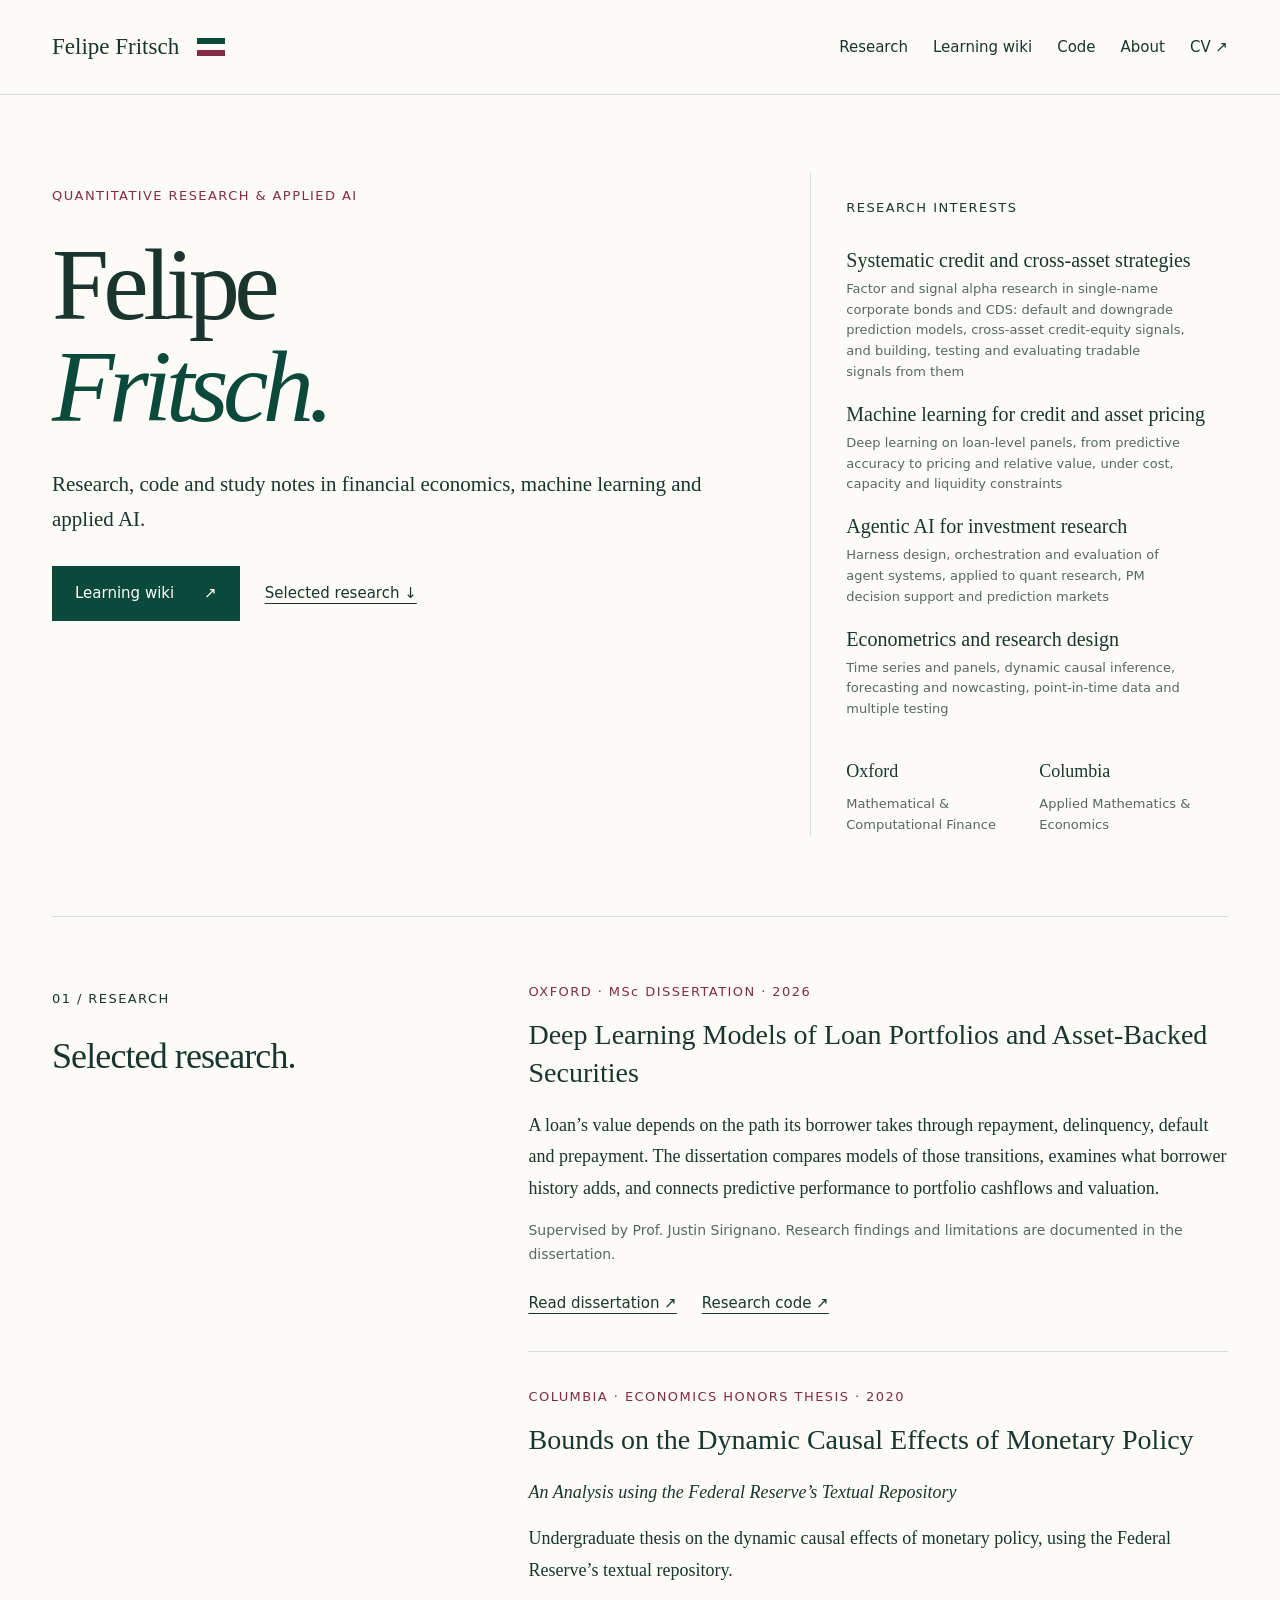
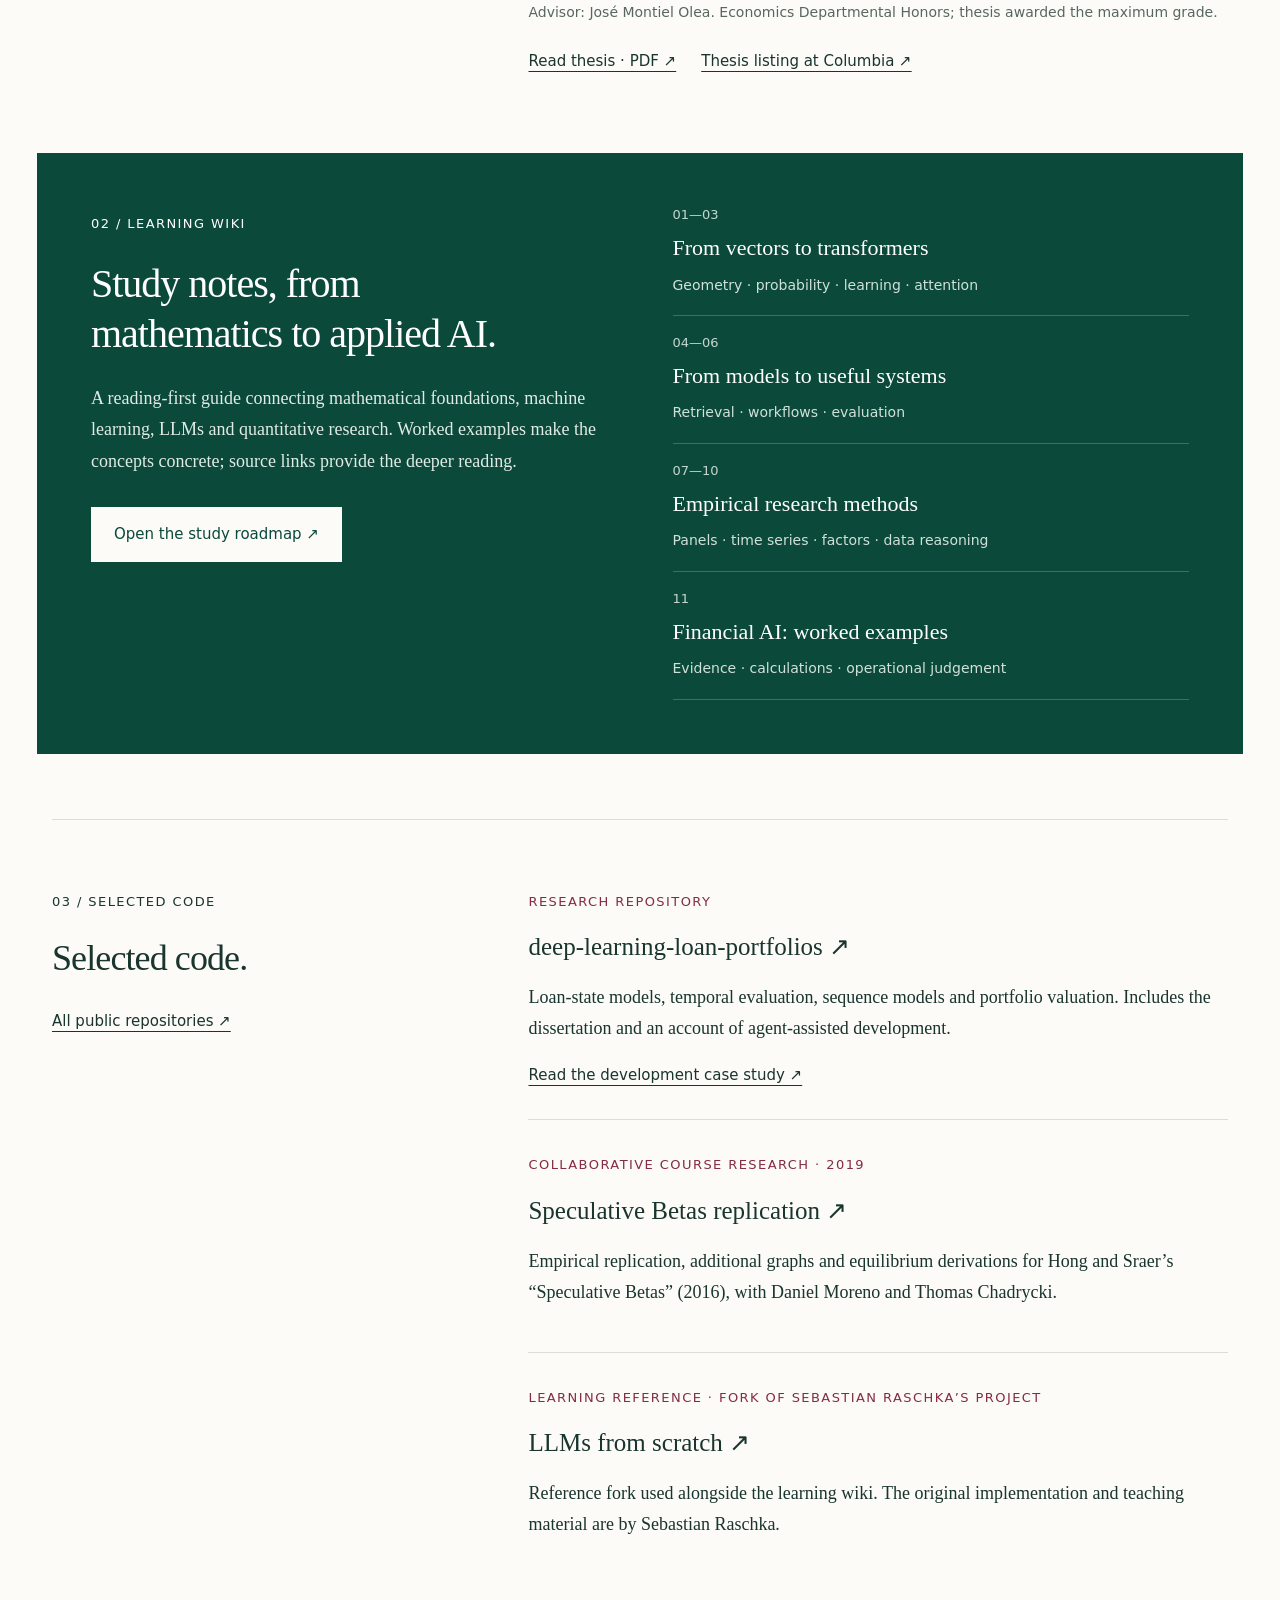
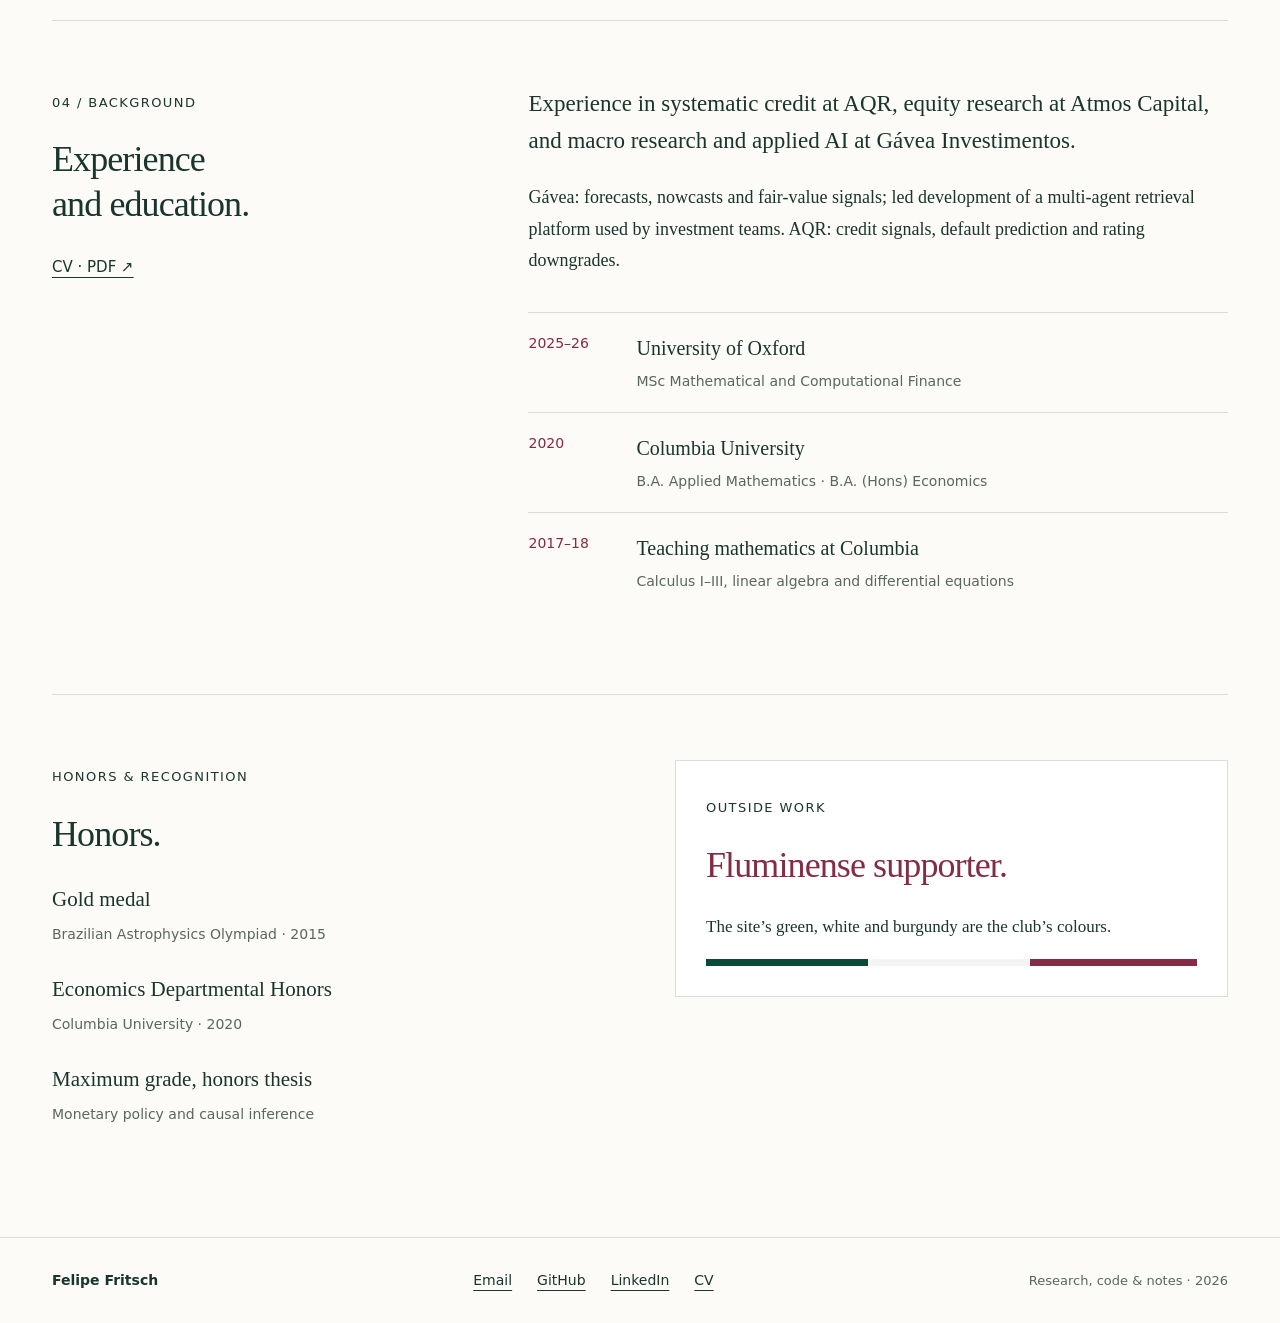
==== docs/index.html @ 7f681d26 "Homepage: expand systematic credit interest Co-Authored-By: Claude Opus 5.5 <noreply@anthropic.com>" ====
<!doctype html>
<html lang="en"><head><meta charset="utf-8"><meta name="viewport" content="width=device-width,initial-scale=1"><title>Felipe Fritsch — Research & Learning</title><meta name="description" content="Quantitative research, applied AI and study notes by Felipe Fritsch. Research from Oxford and Columbia, selected code, and a mathematics-to-AI learning wiki."><meta property="og:title" content="Felipe Fritsch — Research & Learning"><meta property="og:description" content="Research, code and notes connecting mathematics, financial economics and applied AI."><meta property="og:type" content="website"><link rel="icon" type="image/svg+xml" href="data:image/svg+xml,%3Csvg xmlns='http://www.w3.org/2000/svg' viewBox='0 0 32 32'%3E%3Crect width='32' height='32' rx='6' fill='%230b493b'/%3E%3Ctext x='6' y='24' fill='white' font-size='24' font-family='serif'%3Ef%3C/text%3E%3C/svg%3E"><link rel="stylesheet" href="style.css"></head>
<body><a class="skip" href="#main">Skip to content</a><header><a class="brand" href="index.html">Felipe Fritsch<span class="brand-rule" aria-hidden="true"></span></a><nav aria-label="Main navigation"><a href="#research">Research</a><a href="wiki/index.html">Learning wiki</a><a href="#code">Code</a><a href="#about">About</a><a href="Felipe_Fritsch_CV.pdf">CV ↗</a></nav></header>
<main id="main"><section class="hero"><div><p class="eyebrow">QUANTITATIVE RESEARCH & APPLIED AI</p><h1>Felipe<br><em>Fritsch.</em></h1><p class="intro">Research, code and study notes in financial economics, machine learning and applied AI.</p><div class="actions"><a class="button" href="wiki/index.html">Learning wiki <span aria-hidden="true">↗</span></a><a class="text-link" href="#research">Selected research ↓</a></div></div><aside class="margin-note"><span class="section-no">RESEARCH INTERESTS</span><ul class="interests"><li><strong>Systematic credit and cross-asset strategies</strong><span>Factor and signal alpha research in single-name corporate bonds and CDS: default and downgrade prediction models, cross-asset credit-equity signals, and building, testing and evaluating tradable signals from them</span></li><li><strong>Machine learning for credit and asset pricing</strong><span>Deep learning on loan-level panels, from predictive accuracy to pricing and relative value, under cost, capacity and liquidity constraints</span></li><li><strong>Agentic AI for investment research</strong><span>Harness design, orchestration and evaluation of agent systems, applied to quant research, PM decision support and prediction markets</span></li><li><strong>Econometrics and research design</strong><span>Time series and panels, dynamic causal inference, forecasting and nowcasting, point-in-time data and multiple testing</span></li></ul><div class="credentials"><p>Oxford<br><span>Mathematical & Computational Finance</span></p><p>Columbia<br><span>Applied Mathematics & Economics</span></p></div></aside></section>
<section id="research" class="section"><div class="section-heading"><span class="section-no">01 / RESEARCH</span><h2>Selected research.</h2></div><div class="research-list"><article class="research"><div class="meta">OXFORD · MSc DISSERTATION · 2026</div><h3>Deep Learning Models of Loan Portfolios and Asset-Backed Securities</h3><p>A loan’s value depends on the path its borrower takes through repayment, delinquency, default and prepayment. The dissertation compares models of those transitions, examines what borrower history adds, and connects predictive performance to portfolio cashflows and valuation.</p><p class="fine">Supervised by Prof. Justin Sirignano. Research findings and limitations are documented in the dissertation.</p><div class="links"><a href="https://github.com/felipefritsch/deep-learning-loan-portfolios/blob/main/artifacts/1101489_dissertation.pdf">Read dissertation ↗</a><a href="https://github.com/felipefritsch/deep-learning-loan-portfolios">Research code ↗</a></div></article>
<article class="research"><div class="meta">COLUMBIA · ECONOMICS HONORS THESIS · 2020</div><h3>Bounds on the Dynamic Causal Effects of Monetary Policy</h3><p class="subtitle">An Analysis using the Federal Reserve’s Textual Repository</p><p>Undergraduate thesis on the dynamic causal effects of monetary policy, using the Federal Reserve’s textual repository.</p><p class="fine">Advisor: José Montiel Olea. Economics Departmental Honors; thesis awarded the maximum grade.</p><div class="links"><a href="Felipe_Fritsch_Columbia_Thesis.pdf">Read thesis · PDF ↗</a><a href="https://econ.columbia.edu/undergraduate/honors-and-prizes/#:~:text=Felipe%20Pombal%20Fritsch">Thesis listing at Columbia ↗</a></div></article></div></section>
<section class="wiki-feature" id="learning"><div><span class="section-no">02 / LEARNING WIKI</span><h2>Study notes, from<br>mathematics to applied AI.</h2><p>A reading-first guide connecting mathematical foundations, machine learning, LLMs and quantitative research. Worked examples make the concepts concrete; source links provide the deeper reading.</p><a class="button light" href="wiki/index.html">Open the study roadmap ↗</a></div><div class="route-list"><a href="wiki/index.html#part-1"><span>01—03</span><strong>From vectors to transformers</strong><small>Geometry · probability · learning · attention</small></a><a href="wiki/index.html#part-4"><span>04—06</span><strong>From models to useful systems</strong><small>Retrieval · workflows · evaluation</small></a><a href="wiki/index.html#part-7"><span>07—10</span><strong>Empirical research methods</strong><small>Panels · time series · factors · data reasoning</small></a><a href="wiki/index.html#part-11"><span>11</span><strong>Financial AI: worked examples</strong><small>Evidence · calculations · operational judgement</small></a></div></section>
<section id="code" class="section"><div class="section-heading"><span class="section-no">03 / SELECTED CODE</span><h2>Selected code.</h2><a class="text-link" href="https://github.com/felipefritsch">All public repositories ↗</a></div><div class="code-list"><article><span class="meta">RESEARCH REPOSITORY</span><h3><a href="https://github.com/felipefritsch/deep-learning-loan-portfolios">deep-learning-loan-portfolios ↗</a></h3><p>Loan-state models, temporal evaluation, sequence models and portfolio valuation. Includes the dissertation and an account of agent-assisted development.</p><a class="text-link" href="https://github.com/felipefritsch/deep-learning-loan-portfolios/blob/main/CODEX_CASE_STUDY.md">Read the development case study ↗</a></article><article><span class="meta">COLLABORATIVE COURSE RESEARCH · 2019</span><h3><a href="https://github.com/felipefritsch/APMA-Seminar">Speculative Betas replication ↗</a></h3><p>Empirical replication, additional graphs and equilibrium derivations for Hong and Sraer’s “Speculative Betas” (2016), with Daniel Moreno and Thomas Chadrycki.</p></article><article><span class="meta">LEARNING REFERENCE · FORK OF SEBASTIAN RASCHKA’S PROJECT</span><h3><a href="https://github.com/felipefritsch/llms-from-scratch">LLMs from scratch ↗</a></h3><p>Reference fork used alongside the learning wiki. The original implementation and teaching material are by Sebastian Raschka.</p></article></div></section>
<section id="about" class="section"><div class="section-heading"><span class="section-no">04 / BACKGROUND</span><h2>Experience<br>and education.</h2><a class="text-link" href="Felipe_Fritsch_CV.pdf">CV · PDF ↗</a></div><div><p class="about-intro">Experience in systematic credit at AQR, equity research at Atmos Capital, and macro research and applied AI at Gávea Investimentos.</p><p>Gávea: forecasts, nowcasts and fair-value signals; led development of a multi-agent retrieval platform used by investment teams. AQR: credit signals, default prediction and rating downgrades.</p><dl class="timeline"><div><dt>2025–26</dt><dd>University of Oxford<span>MSc Mathematical and Computational Finance</span></dd></div><div><dt>2020</dt><dd>Columbia University<span>B.A. Applied Mathematics · B.A. (Hons) Economics</span></dd></div><div><dt>2017–18</dt><dd>Teaching mathematics at Columbia<span>Calculus I–III, linear algebra and differential equations</span></dd></div></dl></div></section>
<section class="closing"><div class="honors"><span class="section-no">HONORS & RECOGNITION</span><h2>Honors.</h2><ul><li><strong>Gold medal</strong><span>Brazilian Astrophysics Olympiad · 2015</span></li><li><strong>Economics Departmental Honors</strong><span>Columbia University · 2020</span></li><li><strong>Maximum grade, honors thesis</strong><span>Monetary policy and causal inference</span></li></ul></div><aside class="football"><span class="section-no">OUTSIDE WORK</span><h2>Fluminense supporter.</h2><p>The site’s green, white and burgundy are the club’s colours.</p><span class="tricolor" aria-hidden="true"></span></aside></section>
</main><footer><strong>Felipe Fritsch</strong><div><a href="mailto:felipe.fritsch@columbia.edu">Email</a><a href="https://github.com/felipefritsch">GitHub</a><a href="https://www.linkedin.com/in/felipefritsch/">LinkedIn</a><a href="Felipe_Fritsch_CV.pdf">CV</a></div><small>Research, code & notes · 2026</small></footer></body></html>
---- docs/style.css ----
:root{--paper:#fcfbf8;--ink:#19352e;--green:#0b493b;--wine:#842b45;--muted:#586760;--line:#d9ded7}*{box-sizing:border-box}html{scroll-behavior:smooth;scroll-padding-top:100px}body{margin:0;background:var(--paper);color:var(--ink);font:18px/1.75 Georgia,'Times New Roman',serif}a{color:inherit;text-underline-offset:5px;text-decoration-thickness:1px}a:hover{color:var(--wine)}a:focus-visible{outline:3px solid var(--wine);outline-offset:5px}.skip{position:absolute;left:20px;top:-100px;background:white;z-index:10;padding:12px}.skip:focus{top:10px}header{max-width:1280px;margin:auto;padding:27px 52px;display:flex;align-items:center;justify-content:space-between;gap:25px;border-bottom:1px solid var(--line)}.brand{font-size:23px;text-decoration:none;white-space:nowrap;display:flex;gap:18px;align-items:center}.brand-rule{width:28px;height:18px;border-top:6px solid var(--green);border-bottom:6px solid var(--wine)}nav{display:flex;flex-wrap:wrap;gap:25px;font:15px/1.5 system-ui,sans-serif}nav a{text-decoration:none}main{max-width:1280px;margin:auto;padding:0 52px}.hero{display:grid;grid-template-columns:1.6fr 1fr;gap:90px;padding:78px 0 80px}.eyebrow,.section-no,.meta{font:13px/1.55 system-ui,sans-serif;letter-spacing:.11em}.eyebrow,.meta{color:var(--wine)}h1{font-size:clamp(65px,8vw,108px);line-height:.99;font-weight:400;letter-spacing:-.055em;margin:28px 0 30px}h1 em{font-weight:400;color:var(--green)}.intro{max-width:650px;font-size:21px;line-height:1.65}.actions{display:flex;align-items:center;gap:25px;flex-wrap:wrap;margin-top:30px}.button{font:15px/1.5 system-ui,sans-serif;display:inline-flex;align-items:center;gap:30px;padding:15px 22px;background:var(--green);color:white;text-decoration:none;border:1px solid var(--green)}.button:hover{background:var(--wine);color:white;border-color:var(--wine)}.text-link{font:15px/1.65 system-ui,sans-serif}.margin-note{border-left:1px solid var(--line);padding:18px 0 0 35px;align-self:center}.margin-note>p{font-size:24px;line-height:1.7;margin:24px 0 36px}.interests{list-style:none;padding:0;margin:24px 0 36px}
.interests li{margin:0 0 18px}
.interests strong{display:block;font-weight:400;font-size:20px;line-height:1.35}
.interests span{display:block;font:13px/1.6 system-ui,sans-serif;color:var(--muted);margin-top:5px;max-width:340px}
.credentials{display:flex;gap:28px;font-size:18px}.credentials p{margin:0}.credentials span{display:block;font:13px/1.6 system-ui,sans-serif;color:var(--muted);margin-top:7px;max-width:165px}.section{display:grid;grid-template-columns:1fr 1.7fr;gap:65px;padding:65px 0;border-top:1px solid var(--line)}h2{font-size:36px;line-height:1.25;font-weight:400;letter-spacing:-.025em;margin:20px 0 24px}h3{font-size:28px;line-height:1.35;font-weight:400;margin:14px 0 18px}.research{padding-bottom:36px}.research+.research{padding-top:35px;border-top:1px solid var(--line)}.research:last-child{padding-bottom:0}.research p{margin:15px 0}.fine{font:14px/1.7 system-ui,sans-serif;color:var(--muted)}.subtitle{font-style:italic}.links{display:flex;gap:25px;flex-wrap:wrap;font:15px/1.6 system-ui,sans-serif;margin-top:24px}.wiki-feature{background:var(--green);color:white;padding:54px;display:grid;grid-template-columns:1fr 1fr;gap:65px;margin:15px -15px 65px}.wiki-feature h2{font-size:40px}.wiki-feature p{color:#e1ebe6}.light{background:var(--paper);color:var(--green);border-color:var(--paper);margin-top:12px}.route-list a{display:block;padding:19px 0;text-decoration:none;border-bottom:1px solid #ffffff35}.route-list a:first-child{padding-top:0}.route-list a:hover{color:#fff;background:#ffffff0d}.route-list span{display:block;font:13px system-ui;color:#c4d7ce;margin-bottom:7px}.route-list strong{font-size:22px;font-weight:400;display:block}.route-list small{display:block;font:14px/1.6 system-ui;color:#d1e1d9;margin-top:6px}.code-list article{padding-bottom:29px;margin-bottom:28px;border-bottom:1px solid var(--line)}.code-list article:last-child{border:0;padding:0;margin:0}.code-list h3{font-size:25px}.code-list h3 a{text-decoration:none}.code-list p{margin:14px 0}.about-intro{font-size:23px;line-height:1.6;margin-top:0}.timeline{margin-top:35px}.timeline>div{display:grid;grid-template-columns:90px 1fr;border-top:1px solid var(--line);padding:18px 0;gap:18px}.timeline dt{font:14px/1.8 system-ui;color:var(--wine)}.timeline dd{margin:0;font-size:20px}.timeline dd span{display:block;font:14px/1.7 system-ui;color:var(--muted);margin-top:4px}.closing{display:grid;grid-template-columns:1fr 1fr;gap:70px;border-top:1px solid var(--line);padding:65px 0 85px}.honors ul{list-style:none;padding:0}.honors li{margin:22px 0}.honors strong{display:block;font-weight:400;font-size:21px}.honors li span{font:14px/1.65 system-ui;color:var(--muted)}.football{padding:30px;border:1px solid var(--line);align-self:start;background:white}.football h2{color:var(--wine)}.football p{font-size:17px}.tricolor{display:block;width:100%;height:7px;background:linear-gradient(90deg,var(--green) 0 33%,#f4f4f2 33% 66%,var(--wine) 66%)}footer{max-width:1280px;margin:auto;border-top:1px solid var(--line);padding:30px 52px;display:flex;justify-content:space-between;gap:25px;align-items:center;flex-wrap:wrap;font:14px/1.8 system-ui}footer div{display:flex;gap:25px}footer small{font-size:13px;color:var(--muted)}@media(max-width:900px){header,main{padding-left:25px;padding-right:25px}.hero{gap:35px}.credentials{flex-direction:column}.section{grid-template-columns:1fr;gap:20px}.wiki-feature{gap:32px;padding:35px;margin-left:0;margin-right:0}.closing{gap:35px}.margin-note{padding-left:25px}}@media(max-width:650px){header{align-items:flex-start;flex-direction:column;padding-top:22px;padding-bottom:20px}nav{gap:17px;font-size:14px}.hero{grid-template-columns:1fr;padding:45px 0;gap:25px}h1{font-size:78px}.intro{font-size:20px}.margin-note{border-left:0;border-top:1px solid var(--line);padding:25px 0 0}.margin-note>p{font-size:21px}.credentials{flex-direction:row}.section{padding:40px 0}.wiki-feature,.closing{grid-template-columns:1fr}.wiki-feature{padding:28px;margin-bottom:40px}.wiki-feature h2,h2{font-size:32px}.closing{padding:45px 0;gap:25px}.football{padding:25px}footer{padding:25px}h3{font-size:26px}}@media(prefers-reduced-motion:reduce){html{scroll-behavior:auto}}@media print{header,footer{display:none}.hero,.section,.wiki-feature,.closing{display:block;page-break-inside:avoid;background:white;color:black;padding:20px 0}.margin-note{display:none}a{color:black}.wiki-feature p,.route-list small,.route-list span{color:black}}
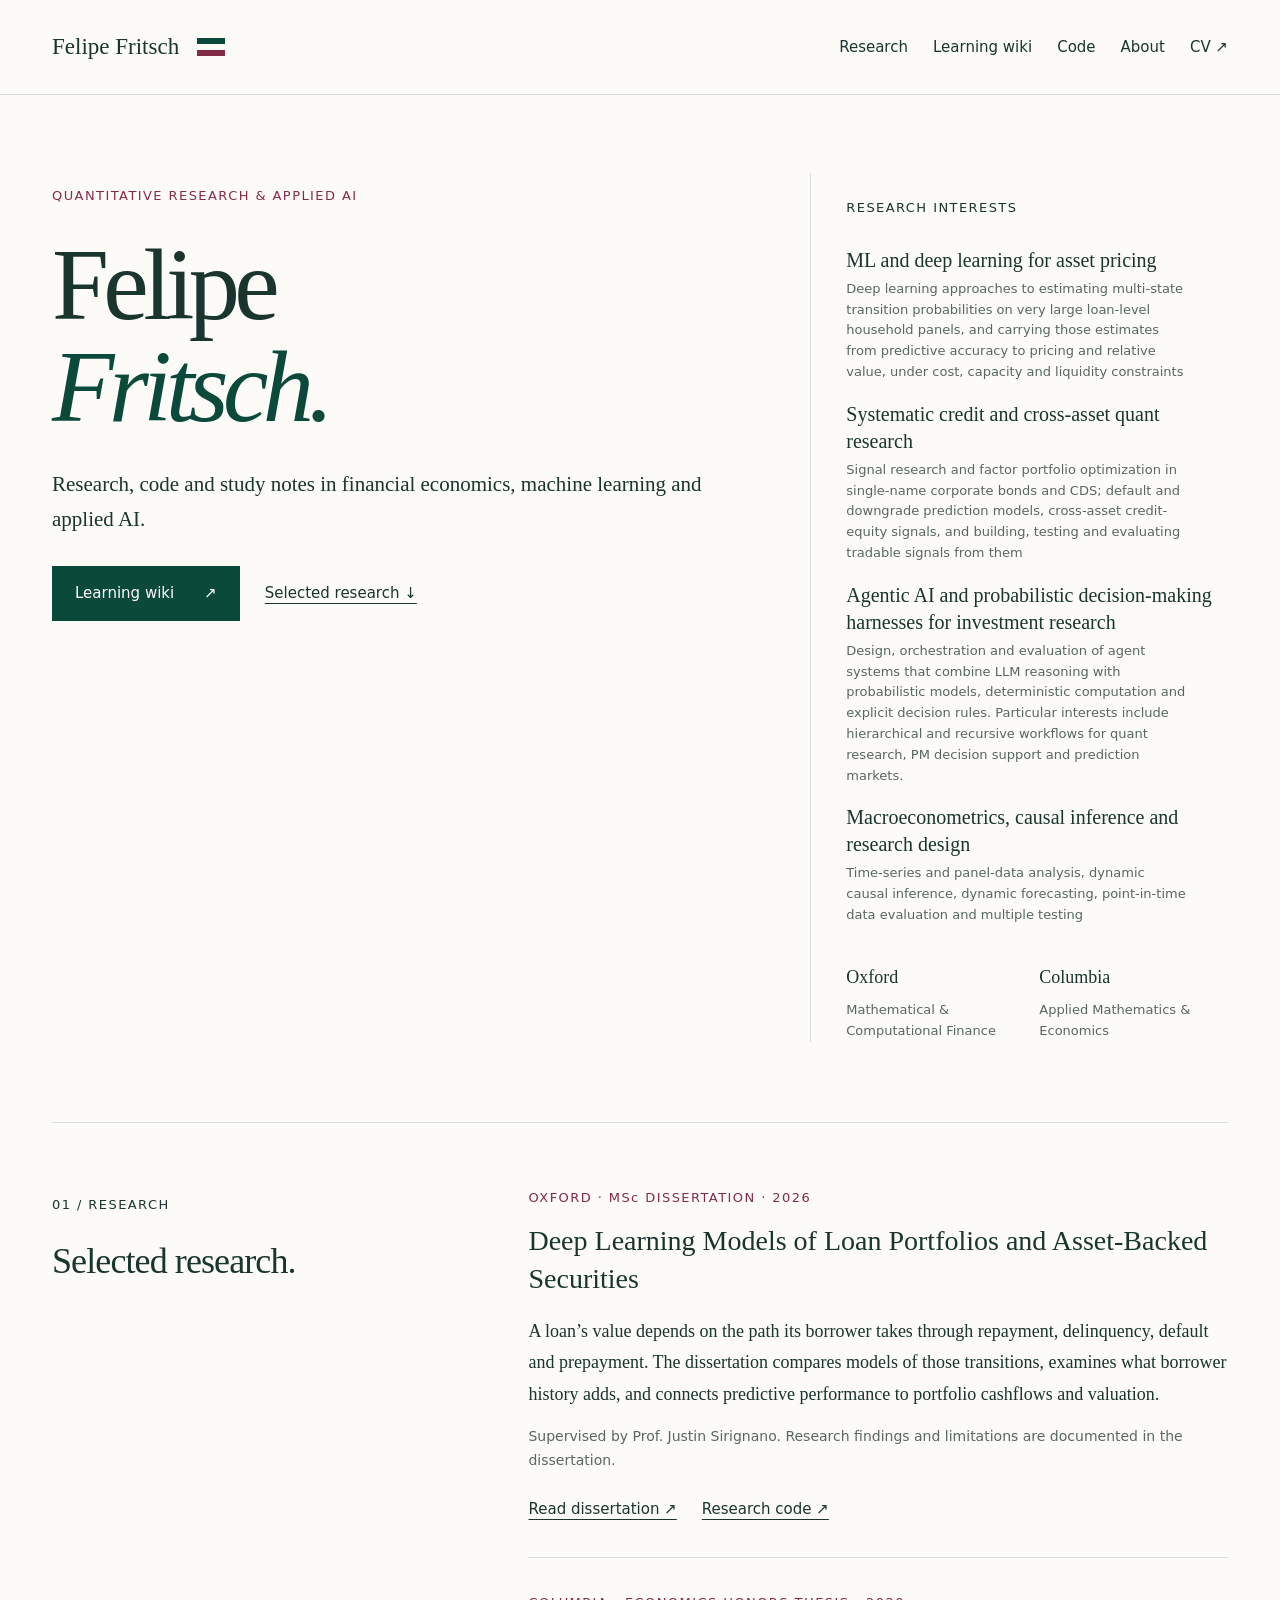
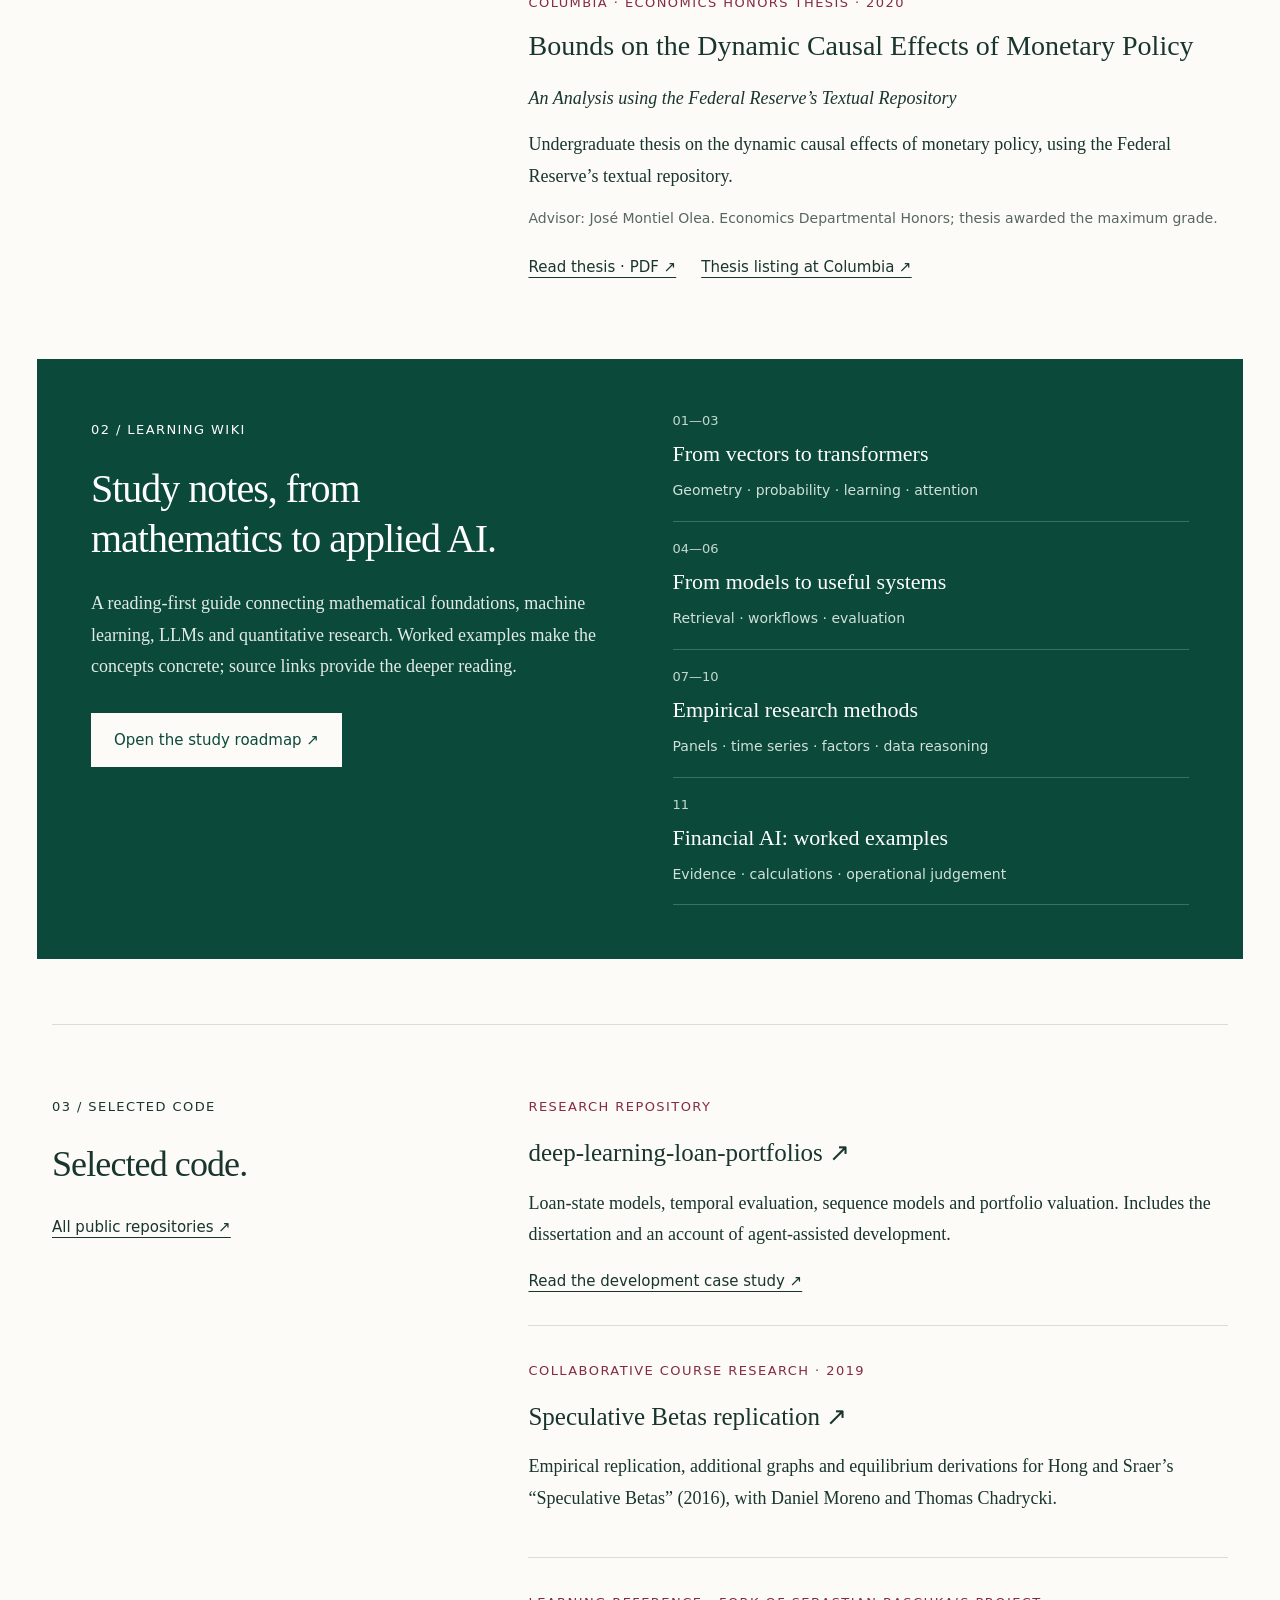
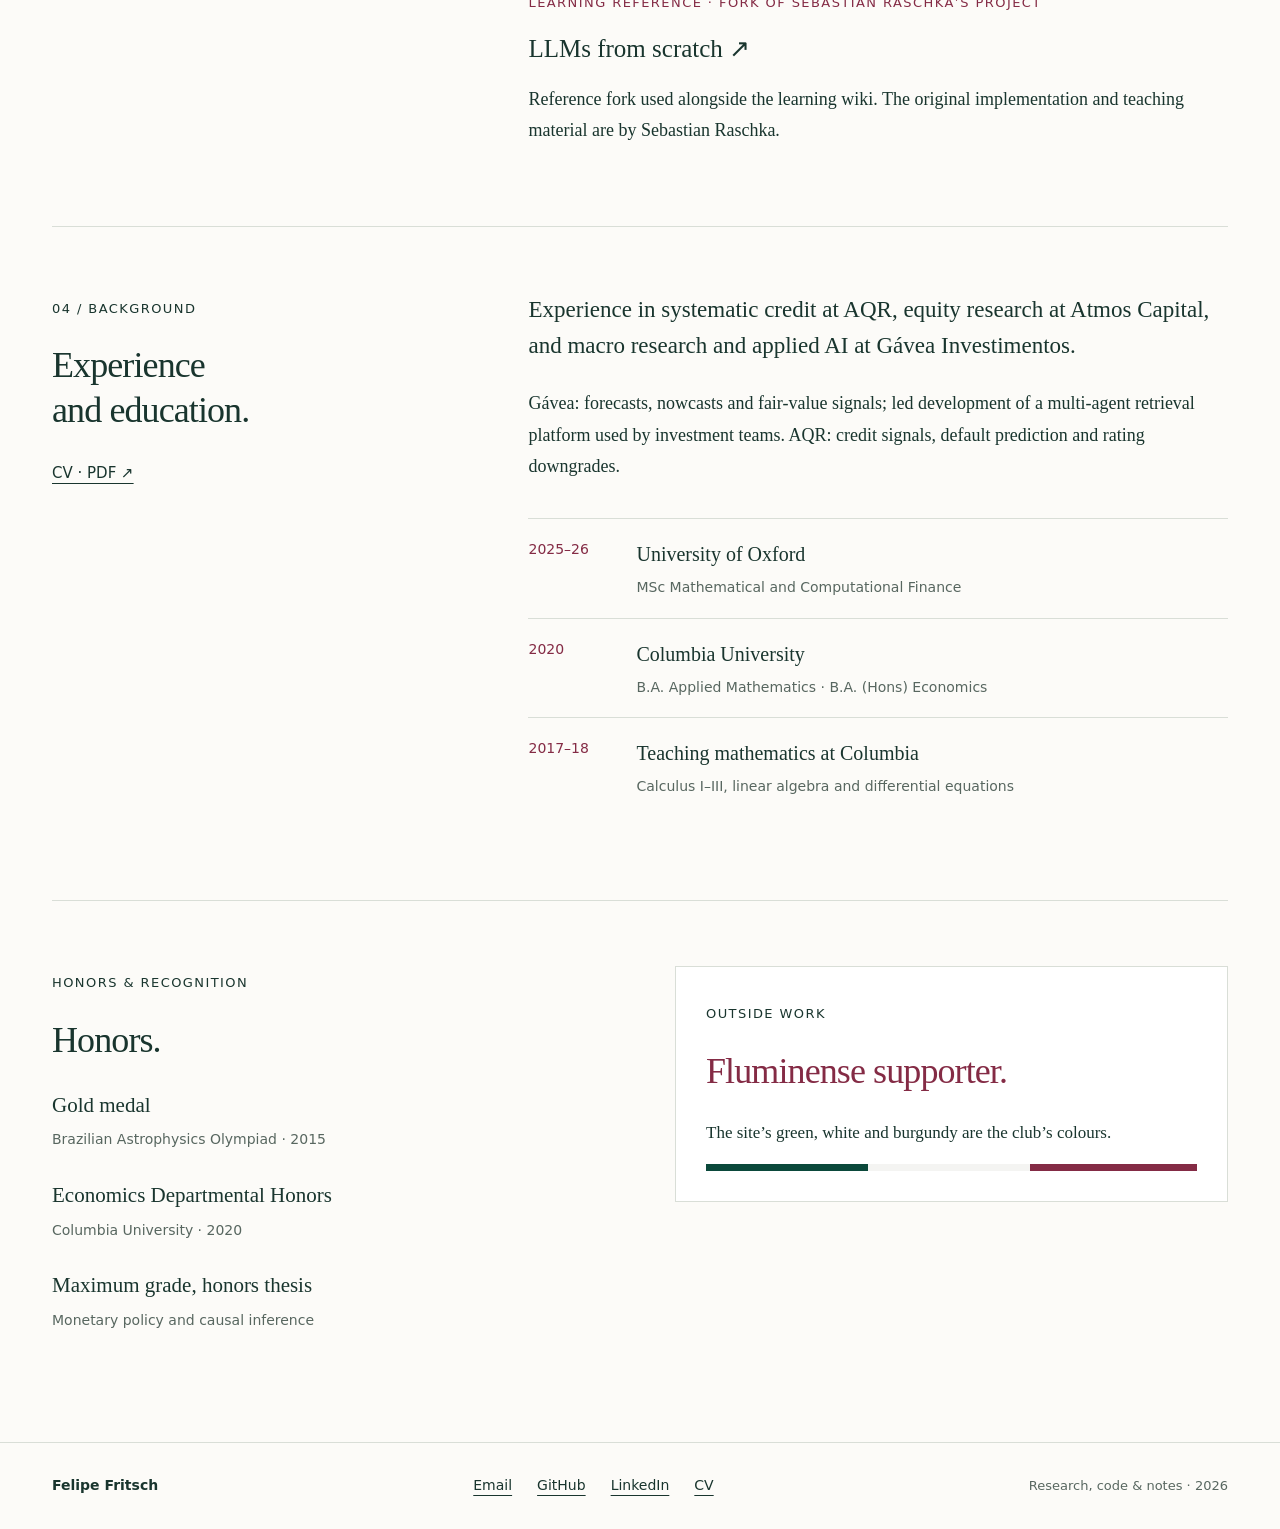
==== commit 063e36df: "Homepage: rewrite research interests Co-Authored-By: Claude Opus 5.5 <noreply@anthropic.com>" ====
--- a/docs/index.html
+++ b/docs/index.html
@@ -1,7 +1,7 @@
 <!doctype html>
 <html lang="en"><head><meta charset="utf-8"><meta name="viewport" content="width=device-width,initial-scale=1"><title>Felipe Fritsch — Research & Learning</title><meta name="description" content="Quantitative research, applied AI and study notes by Felipe Fritsch. Research from Oxford and Columbia, selected code, and a mathematics-to-AI learning wiki."><meta property="og:title" content="Felipe Fritsch — Research & Learning"><meta property="og:description" content="Research, code and notes connecting mathematics, financial economics and applied AI."><meta property="og:type" content="website"><link rel="icon" type="image/svg+xml" href="data:image/svg+xml,%3Csvg xmlns='http://www.w3.org/2000/svg' viewBox='0 0 32 32'%3E%3Crect width='32' height='32' rx='6' fill='%230b493b'/%3E%3Ctext x='6' y='24' fill='white' font-size='24' font-family='serif'%3Ef%3C/text%3E%3C/svg%3E"><link rel="stylesheet" href="style.css"></head>
 <body><a class="skip" href="#main">Skip to content</a><header><a class="brand" href="index.html">Felipe Fritsch<span class="brand-rule" aria-hidden="true"></span></a><nav aria-label="Main navigation"><a href="#research">Research</a><a href="wiki/index.html">Learning wiki</a><a href="#code">Code</a><a href="#about">About</a><a href="Felipe_Fritsch_CV.pdf">CV ↗</a></nav></header>
-<main id="main"><section class="hero"><div><p class="eyebrow">QUANTITATIVE RESEARCH & APPLIED AI</p><h1>Felipe<br><em>Fritsch.</em></h1><p class="intro">Research, code and study notes in financial economics, machine learning and applied AI.</p><div class="actions"><a class="button" href="wiki/index.html">Learning wiki <span aria-hidden="true">↗</span></a><a class="text-link" href="#research">Selected research ↓</a></div></div><aside class="margin-note"><span class="section-no">RESEARCH INTERESTS</span><ul class="interests"><li><strong>Systematic credit and cross-asset strategies</strong><span>Factor and signal alpha research in single-name corporate bonds and CDS: default and downgrade prediction models, cross-asset credit-equity signals, and building, testing and evaluating tradable signals from them</span></li><li><strong>Machine learning for credit and asset pricing</strong><span>Deep learning on loan-level panels, from predictive accuracy to pricing and relative value, under cost, capacity and liquidity constraints</span></li><li><strong>Agentic AI for investment research</strong><span>Harness design, orchestration and evaluation of agent systems, applied to quant research, PM decision support and prediction markets</span></li><li><strong>Econometrics and research design</strong><span>Time series and panels, dynamic causal inference, forecasting and nowcasting, point-in-time data and multiple testing</span></li></ul><div class="credentials"><p>Oxford<br><span>Mathematical & Computational Finance</span></p><p>Columbia<br><span>Applied Mathematics & Economics</span></p></div></aside></section>
+<main id="main"><section class="hero"><div><p class="eyebrow">QUANTITATIVE RESEARCH & APPLIED AI</p><h1>Felipe<br><em>Fritsch.</em></h1><p class="intro">Research, code and study notes in financial economics, machine learning and applied AI.</p><div class="actions"><a class="button" href="wiki/index.html">Learning wiki <span aria-hidden="true">↗</span></a><a class="text-link" href="#research">Selected research ↓</a></div></div><aside class="margin-note"><span class="section-no">RESEARCH INTERESTS</span><ul class="interests"><li><strong>ML and deep learning for asset pricing</strong><span>Deep learning approaches to estimating multi-state transition probabilities on very large loan-level household panels, and carrying those estimates from predictive accuracy to pricing and relative value, under cost, capacity and liquidity constraints</span></li><li><strong>Systematic credit and cross-asset quant research</strong><span>Signal research and factor portfolio optimization in single-name corporate bonds and CDS; default and downgrade prediction models, cross-asset credit-equity signals, and building, testing and evaluating tradable signals from them</span></li><li><strong>Agentic AI and probabilistic decision-making harnesses for investment research</strong><span>Design, orchestration and evaluation of agent systems that combine LLM reasoning with probabilistic models, deterministic computation and explicit decision rules. Particular interests include hierarchical and recursive workflows for quant research, PM decision support and prediction markets.</span></li><li><strong>Macroeconometrics, causal inference and research design</strong><span>Time-series and panel-data analysis, dynamic causal inference, dynamic forecasting, point-in-time data evaluation and multiple testing</span></li></ul><div class="credentials"><p>Oxford<br><span>Mathematical & Computational Finance</span></p><p>Columbia<br><span>Applied Mathematics & Economics</span></p></div></aside></section>
 <section id="research" class="section"><div class="section-heading"><span class="section-no">01 / RESEARCH</span><h2>Selected research.</h2></div><div class="research-list"><article class="research"><div class="meta">OXFORD · MSc DISSERTATION · 2026</div><h3>Deep Learning Models of Loan Portfolios and Asset-Backed Securities</h3><p>A loan’s value depends on the path its borrower takes through repayment, delinquency, default and prepayment. The dissertation compares models of those transitions, examines what borrower history adds, and connects predictive performance to portfolio cashflows and valuation.</p><p class="fine">Supervised by Prof. Justin Sirignano. Research findings and limitations are documented in the dissertation.</p><div class="links"><a href="https://github.com/felipefritsch/deep-learning-loan-portfolios/blob/main/artifacts/1101489_dissertation.pdf">Read dissertation ↗</a><a href="https://github.com/felipefritsch/deep-learning-loan-portfolios">Research code ↗</a></div></article>
 <article class="research"><div class="meta">COLUMBIA · ECONOMICS HONORS THESIS · 2020</div><h3>Bounds on the Dynamic Causal Effects of Monetary Policy</h3><p class="subtitle">An Analysis using the Federal Reserve’s Textual Repository</p><p>Undergraduate thesis on the dynamic causal effects of monetary policy, using the Federal Reserve’s textual repository.</p><p class="fine">Advisor: José Montiel Olea. Economics Departmental Honors; thesis awarded the maximum grade.</p><div class="links"><a href="Felipe_Fritsch_Columbia_Thesis.pdf">Read thesis · PDF ↗</a><a href="https://econ.columbia.edu/undergraduate/honors-and-prizes/#:~:text=Felipe%20Pombal%20Fritsch">Thesis listing at Columbia ↗</a></div></article></div></section>
 <section class="wiki-feature" id="learning"><div><span class="section-no">02 / LEARNING WIKI</span><h2>Study notes, from<br>mathematics to applied AI.</h2><p>A reading-first guide connecting mathematical foundations, machine learning, LLMs and quantitative research. Worked examples make the concepts concrete; source links provide the deeper reading.</p><a class="button light" href="wiki/index.html">Open the study roadmap ↗</a></div><div class="route-list"><a href="wiki/index.html#part-1"><span>01—03</span><strong>From vectors to transformers</strong><small>Geometry · probability · learning · attention</small></a><a href="wiki/index.html#part-4"><span>04—06</span><strong>From models to useful systems</strong><small>Retrieval · workflows · evaluation</small></a><a href="wiki/index.html#part-7"><span>07—10</span><strong>Empirical research methods</strong><small>Panels · time series · factors · data reasoning</small></a><a href="wiki/index.html#part-11"><span>11</span><strong>Financial AI: worked examples</strong><small>Evidence · calculations · operational judgement</small></a></div></section>
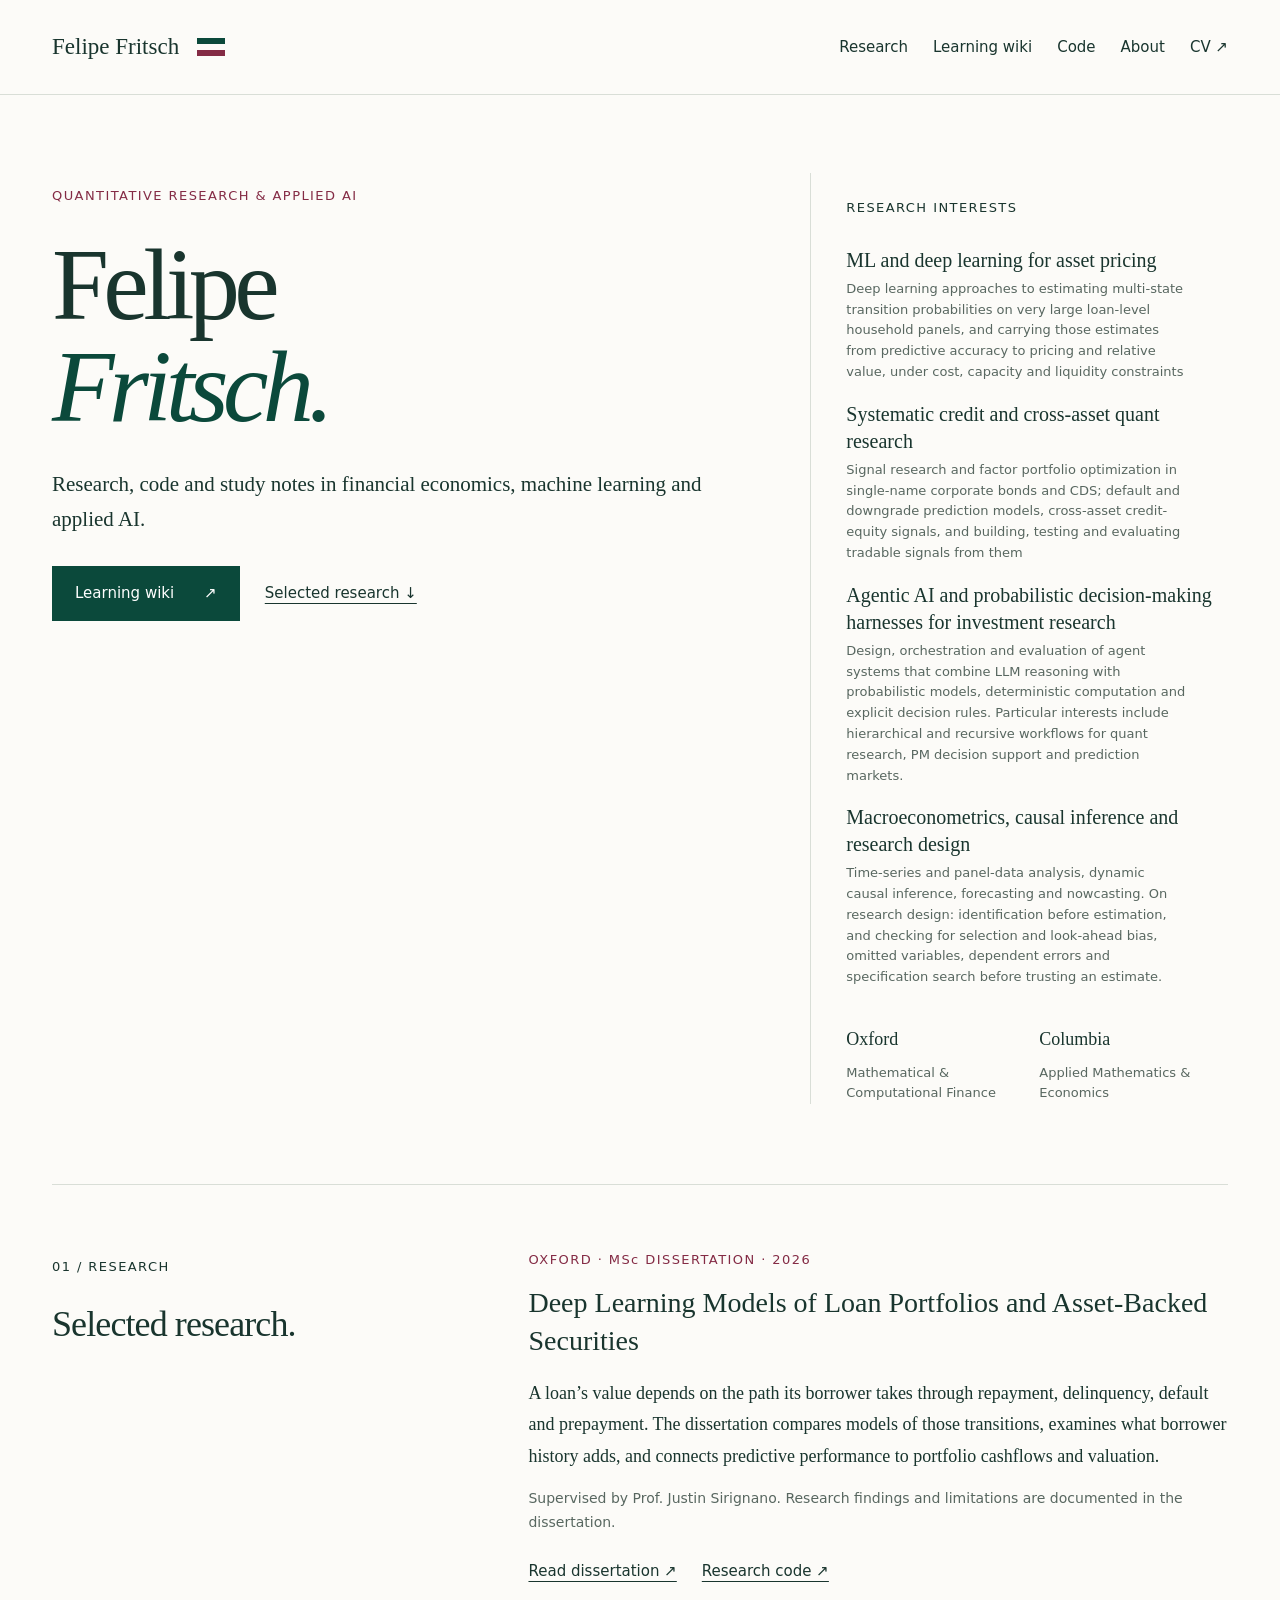
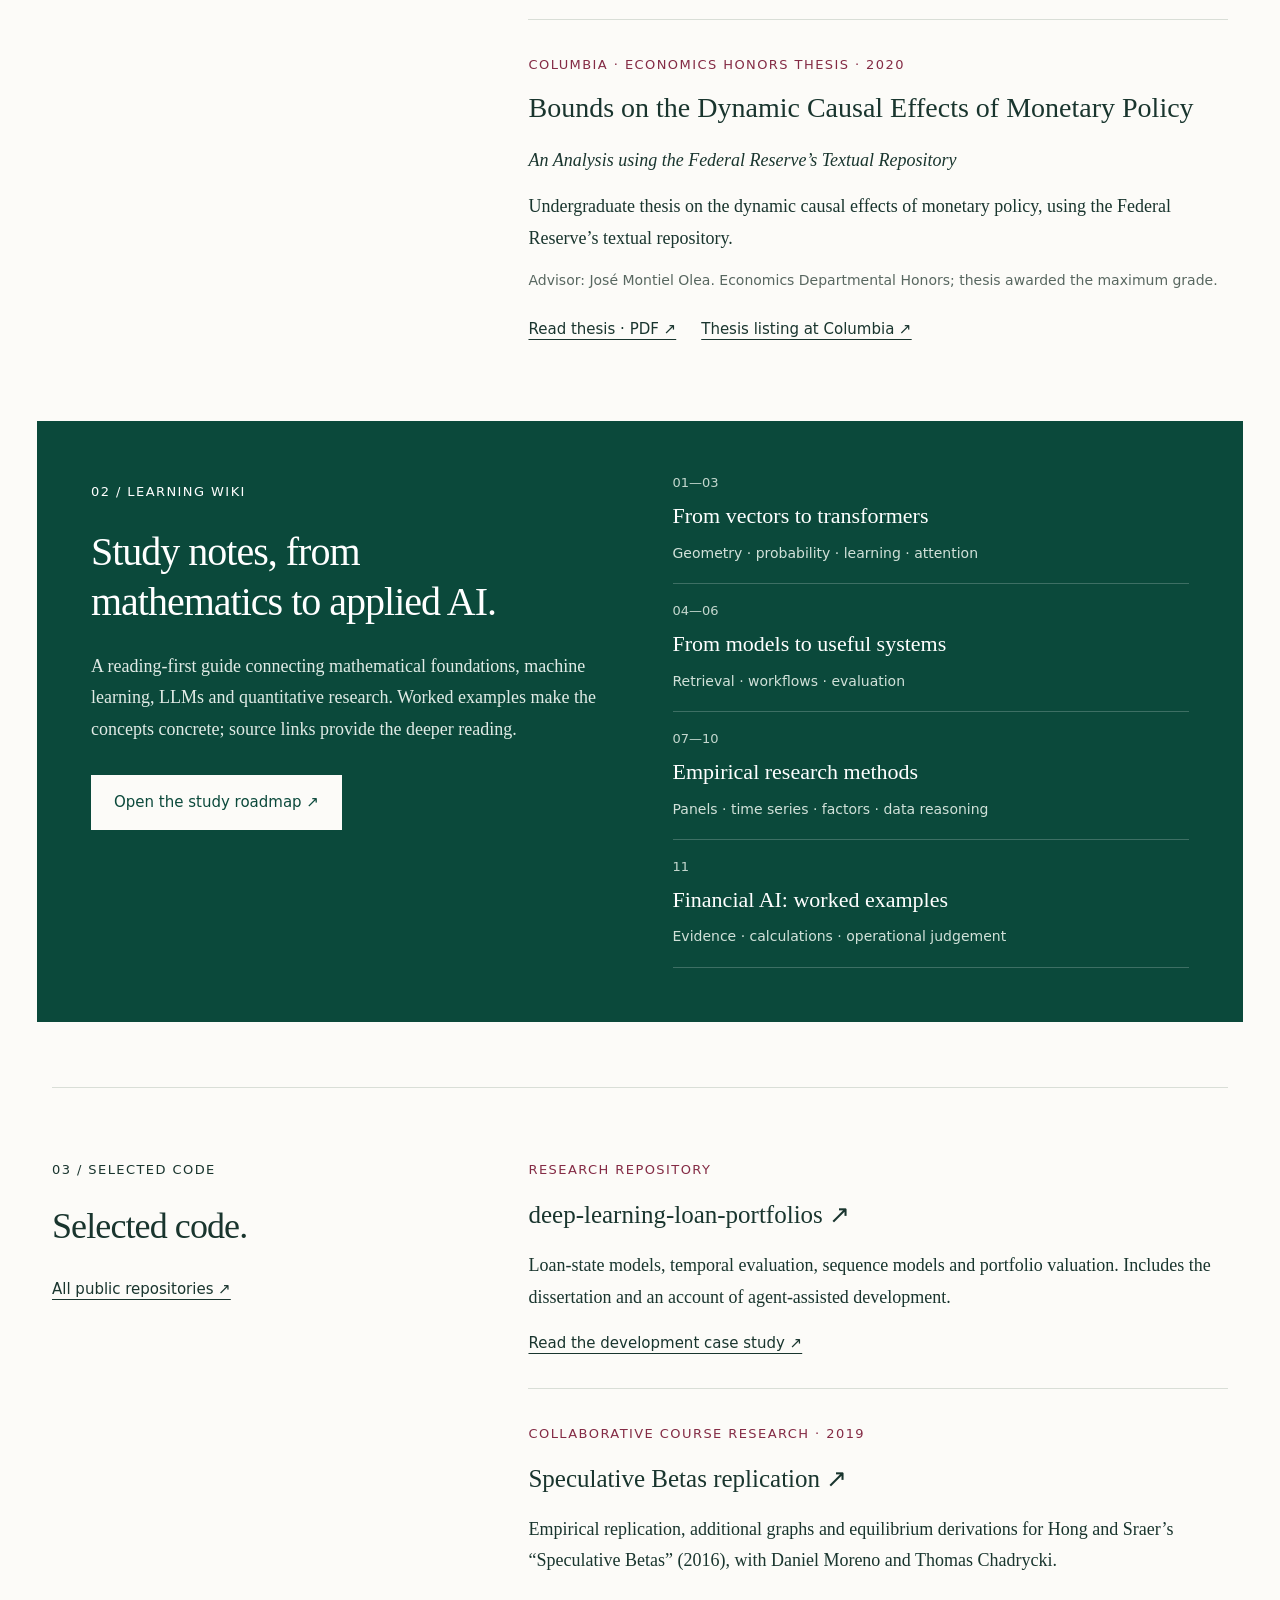
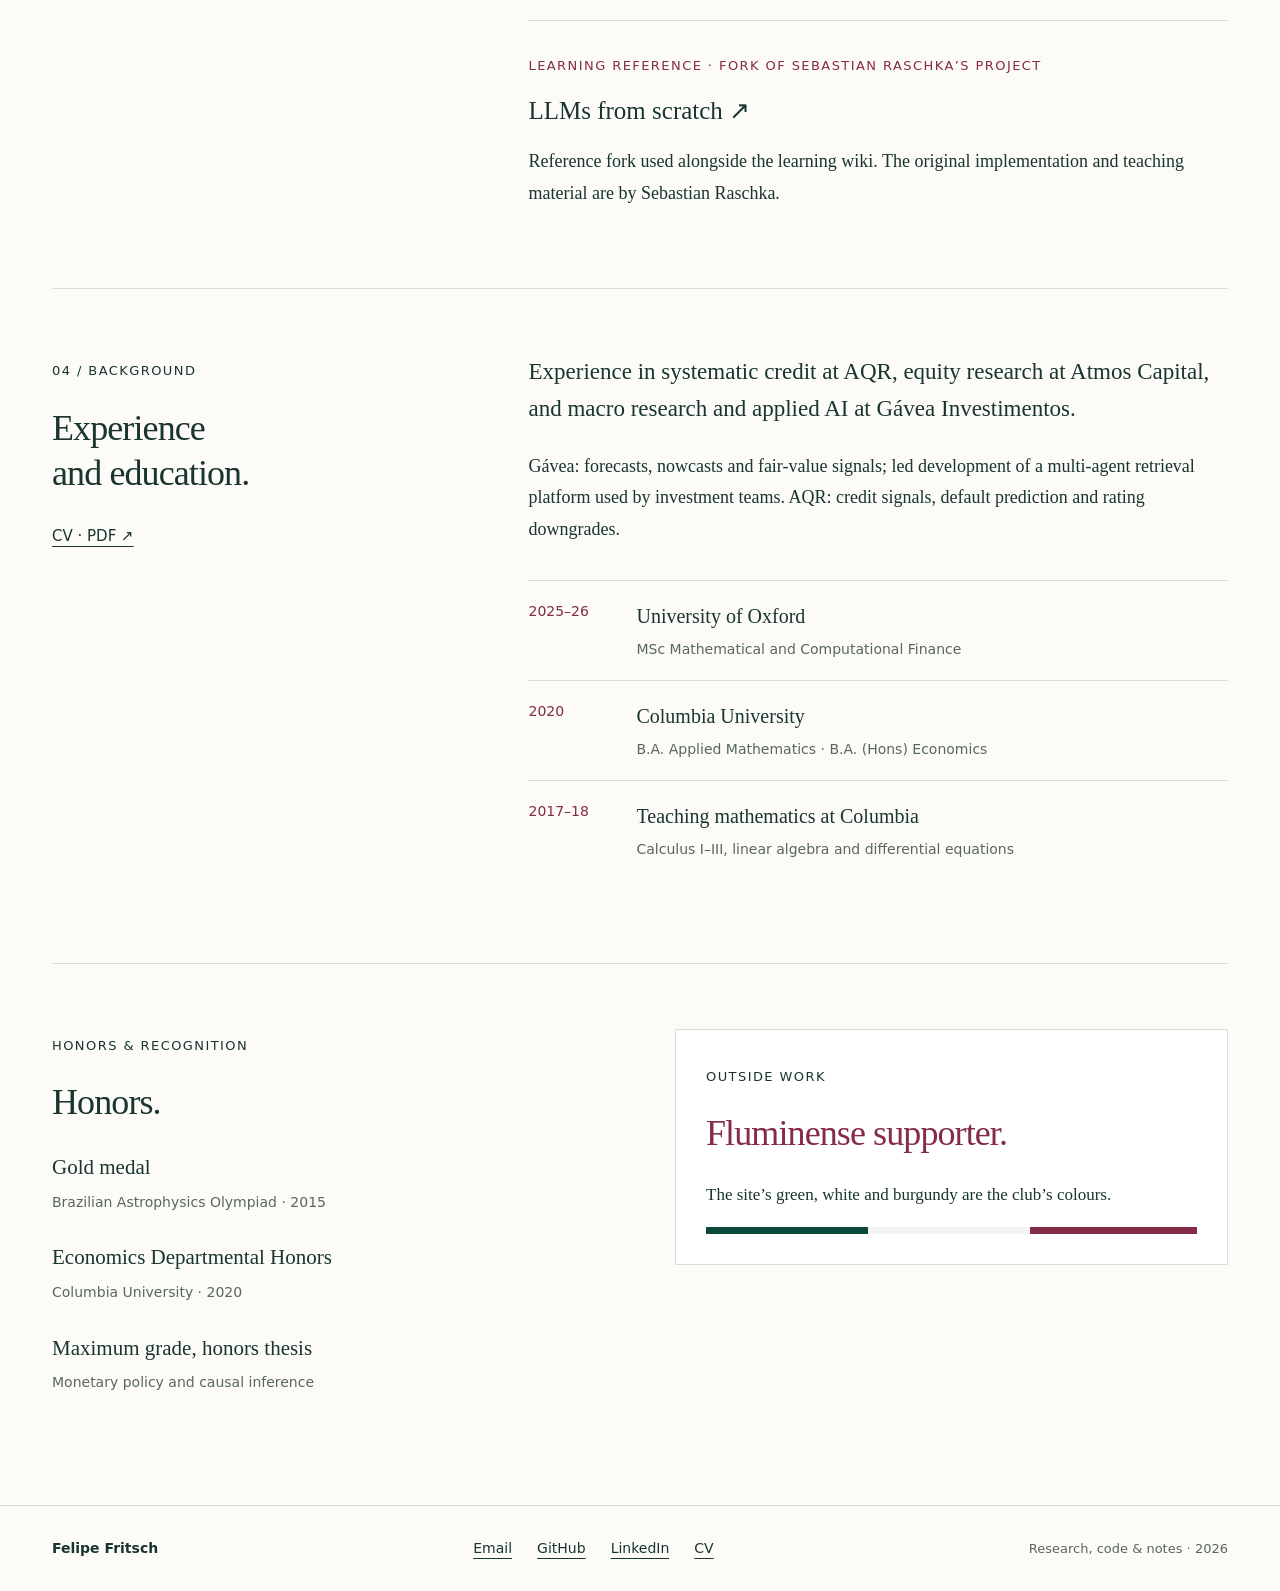
==== commit 4df5580c: "Homepage: rephrase econometrics and research design interest Co-Authored-By: Claude Opus 5.5 <norepl" ====
--- a/docs/index.html
+++ b/docs/index.html
@@ -1,7 +1,7 @@
 <!doctype html>
 <html lang="en"><head><meta charset="utf-8"><meta name="viewport" content="width=device-width,initial-scale=1"><title>Felipe Fritsch — Research & Learning</title><meta name="description" content="Quantitative research, applied AI and study notes by Felipe Fritsch. Research from Oxford and Columbia, selected code, and a mathematics-to-AI learning wiki."><meta property="og:title" content="Felipe Fritsch — Research & Learning"><meta property="og:description" content="Research, code and notes connecting mathematics, financial economics and applied AI."><meta property="og:type" content="website"><link rel="icon" type="image/svg+xml" href="data:image/svg+xml,%3Csvg xmlns='http://www.w3.org/2000/svg' viewBox='0 0 32 32'%3E%3Crect width='32' height='32' rx='6' fill='%230b493b'/%3E%3Ctext x='6' y='24' fill='white' font-size='24' font-family='serif'%3Ef%3C/text%3E%3C/svg%3E"><link rel="stylesheet" href="style.css"></head>
 <body><a class="skip" href="#main">Skip to content</a><header><a class="brand" href="index.html">Felipe Fritsch<span class="brand-rule" aria-hidden="true"></span></a><nav aria-label="Main navigation"><a href="#research">Research</a><a href="wiki/index.html">Learning wiki</a><a href="#code">Code</a><a href="#about">About</a><a href="Felipe_Fritsch_CV.pdf">CV ↗</a></nav></header>
-<main id="main"><section class="hero"><div><p class="eyebrow">QUANTITATIVE RESEARCH & APPLIED AI</p><h1>Felipe<br><em>Fritsch.</em></h1><p class="intro">Research, code and study notes in financial economics, machine learning and applied AI.</p><div class="actions"><a class="button" href="wiki/index.html">Learning wiki <span aria-hidden="true">↗</span></a><a class="text-link" href="#research">Selected research ↓</a></div></div><aside class="margin-note"><span class="section-no">RESEARCH INTERESTS</span><ul class="interests"><li><strong>ML and deep learning for asset pricing</strong><span>Deep learning approaches to estimating multi-state transition probabilities on very large loan-level household panels, and carrying those estimates from predictive accuracy to pricing and relative value, under cost, capacity and liquidity constraints</span></li><li><strong>Systematic credit and cross-asset quant research</strong><span>Signal research and factor portfolio optimization in single-name corporate bonds and CDS; default and downgrade prediction models, cross-asset credit-equity signals, and building, testing and evaluating tradable signals from them</span></li><li><strong>Agentic AI and probabilistic decision-making harnesses for investment research</strong><span>Design, orchestration and evaluation of agent systems that combine LLM reasoning with probabilistic models, deterministic computation and explicit decision rules. Particular interests include hierarchical and recursive workflows for quant research, PM decision support and prediction markets.</span></li><li><strong>Macroeconometrics, causal inference and research design</strong><span>Time-series and panel-data analysis, dynamic causal inference, dynamic forecasting, point-in-time data evaluation and multiple testing</span></li></ul><div class="credentials"><p>Oxford<br><span>Mathematical & Computational Finance</span></p><p>Columbia<br><span>Applied Mathematics & Economics</span></p></div></aside></section>
+<main id="main"><section class="hero"><div><p class="eyebrow">QUANTITATIVE RESEARCH & APPLIED AI</p><h1>Felipe<br><em>Fritsch.</em></h1><p class="intro">Research, code and study notes in financial economics, machine learning and applied AI.</p><div class="actions"><a class="button" href="wiki/index.html">Learning wiki <span aria-hidden="true">↗</span></a><a class="text-link" href="#research">Selected research ↓</a></div></div><aside class="margin-note"><span class="section-no">RESEARCH INTERESTS</span><ul class="interests"><li><strong>ML and deep learning for asset pricing</strong><span>Deep learning approaches to estimating multi-state transition probabilities on very large loan-level household panels, and carrying those estimates from predictive accuracy to pricing and relative value, under cost, capacity and liquidity constraints</span></li><li><strong>Systematic credit and cross-asset quant research</strong><span>Signal research and factor portfolio optimization in single-name corporate bonds and CDS; default and downgrade prediction models, cross-asset credit-equity signals, and building, testing and evaluating tradable signals from them</span></li><li><strong>Agentic AI and probabilistic decision-making harnesses for investment research</strong><span>Design, orchestration and evaluation of agent systems that combine LLM reasoning with probabilistic models, deterministic computation and explicit decision rules. Particular interests include hierarchical and recursive workflows for quant research, PM decision support and prediction markets.</span></li><li><strong>Macroeconometrics, causal inference and research design</strong><span>Time-series and panel-data analysis, dynamic causal inference, forecasting and nowcasting. On research design: identification before estimation, and checking for selection and look-ahead bias, omitted variables, dependent errors and specification search before trusting an estimate.</span></li></ul><div class="credentials"><p>Oxford<br><span>Mathematical & Computational Finance</span></p><p>Columbia<br><span>Applied Mathematics & Economics</span></p></div></aside></section>
 <section id="research" class="section"><div class="section-heading"><span class="section-no">01 / RESEARCH</span><h2>Selected research.</h2></div><div class="research-list"><article class="research"><div class="meta">OXFORD · MSc DISSERTATION · 2026</div><h3>Deep Learning Models of Loan Portfolios and Asset-Backed Securities</h3><p>A loan’s value depends on the path its borrower takes through repayment, delinquency, default and prepayment. The dissertation compares models of those transitions, examines what borrower history adds, and connects predictive performance to portfolio cashflows and valuation.</p><p class="fine">Supervised by Prof. Justin Sirignano. Research findings and limitations are documented in the dissertation.</p><div class="links"><a href="https://github.com/felipefritsch/deep-learning-loan-portfolios/blob/main/artifacts/1101489_dissertation.pdf">Read dissertation ↗</a><a href="https://github.com/felipefritsch/deep-learning-loan-portfolios">Research code ↗</a></div></article>
 <article class="research"><div class="meta">COLUMBIA · ECONOMICS HONORS THESIS · 2020</div><h3>Bounds on the Dynamic Causal Effects of Monetary Policy</h3><p class="subtitle">An Analysis using the Federal Reserve’s Textual Repository</p><p>Undergraduate thesis on the dynamic causal effects of monetary policy, using the Federal Reserve’s textual repository.</p><p class="fine">Advisor: José Montiel Olea. Economics Departmental Honors; thesis awarded the maximum grade.</p><div class="links"><a href="Felipe_Fritsch_Columbia_Thesis.pdf">Read thesis · PDF ↗</a><a href="https://econ.columbia.edu/undergraduate/honors-and-prizes/#:~:text=Felipe%20Pombal%20Fritsch">Thesis listing at Columbia ↗</a></div></article></div></section>
 <section class="wiki-feature" id="learning"><div><span class="section-no">02 / LEARNING WIKI</span><h2>Study notes, from<br>mathematics to applied AI.</h2><p>A reading-first guide connecting mathematical foundations, machine learning, LLMs and quantitative research. Worked examples make the concepts concrete; source links provide the deeper reading.</p><a class="button light" href="wiki/index.html">Open the study roadmap ↗</a></div><div class="route-list"><a href="wiki/index.html#part-1"><span>01—03</span><strong>From vectors to transformers</strong><small>Geometry · probability · learning · attention</small></a><a href="wiki/index.html#part-4"><span>04—06</span><strong>From models to useful systems</strong><small>Retrieval · workflows · evaluation</small></a><a href="wiki/index.html#part-7"><span>07—10</span><strong>Empirical research methods</strong><small>Panels · time series · factors · data reasoning</small></a><a href="wiki/index.html#part-11"><span>11</span><strong>Financial AI: worked examples</strong><small>Evidence · calculations · operational judgement</small></a></div></section>
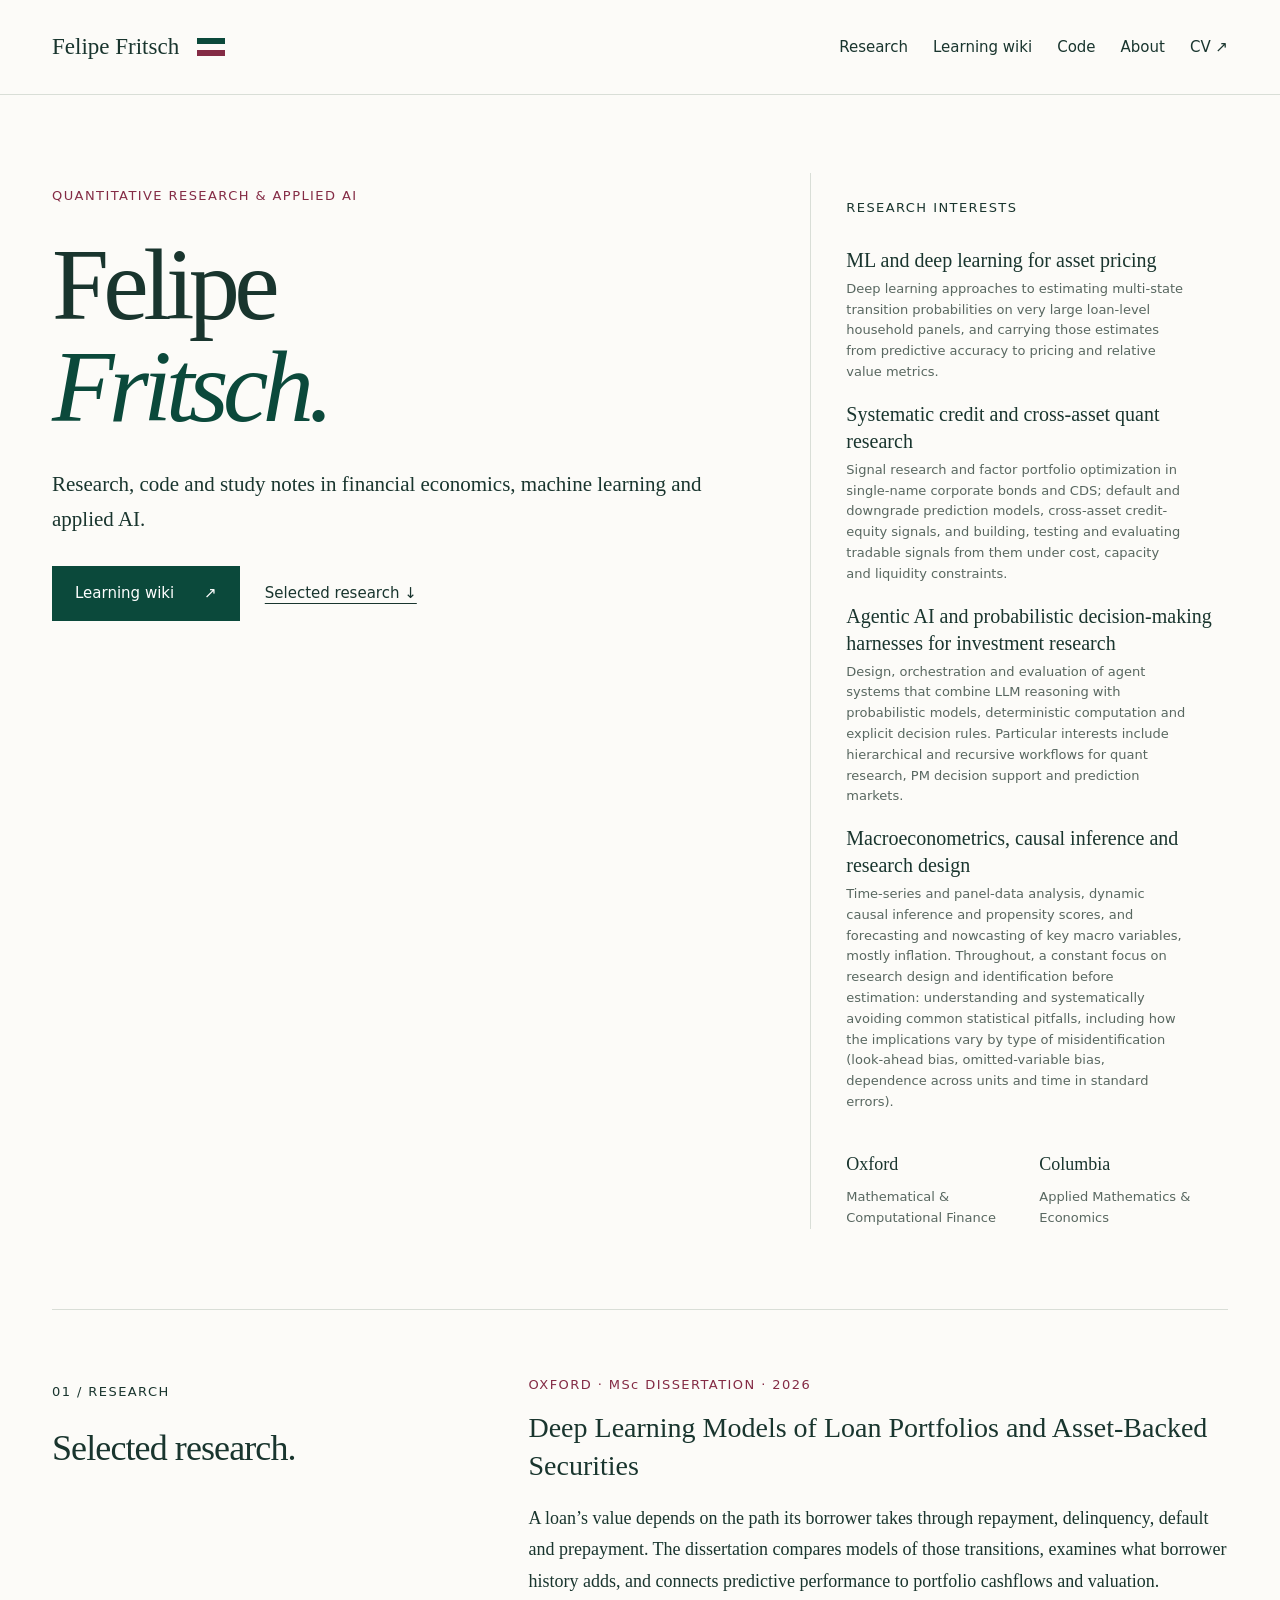
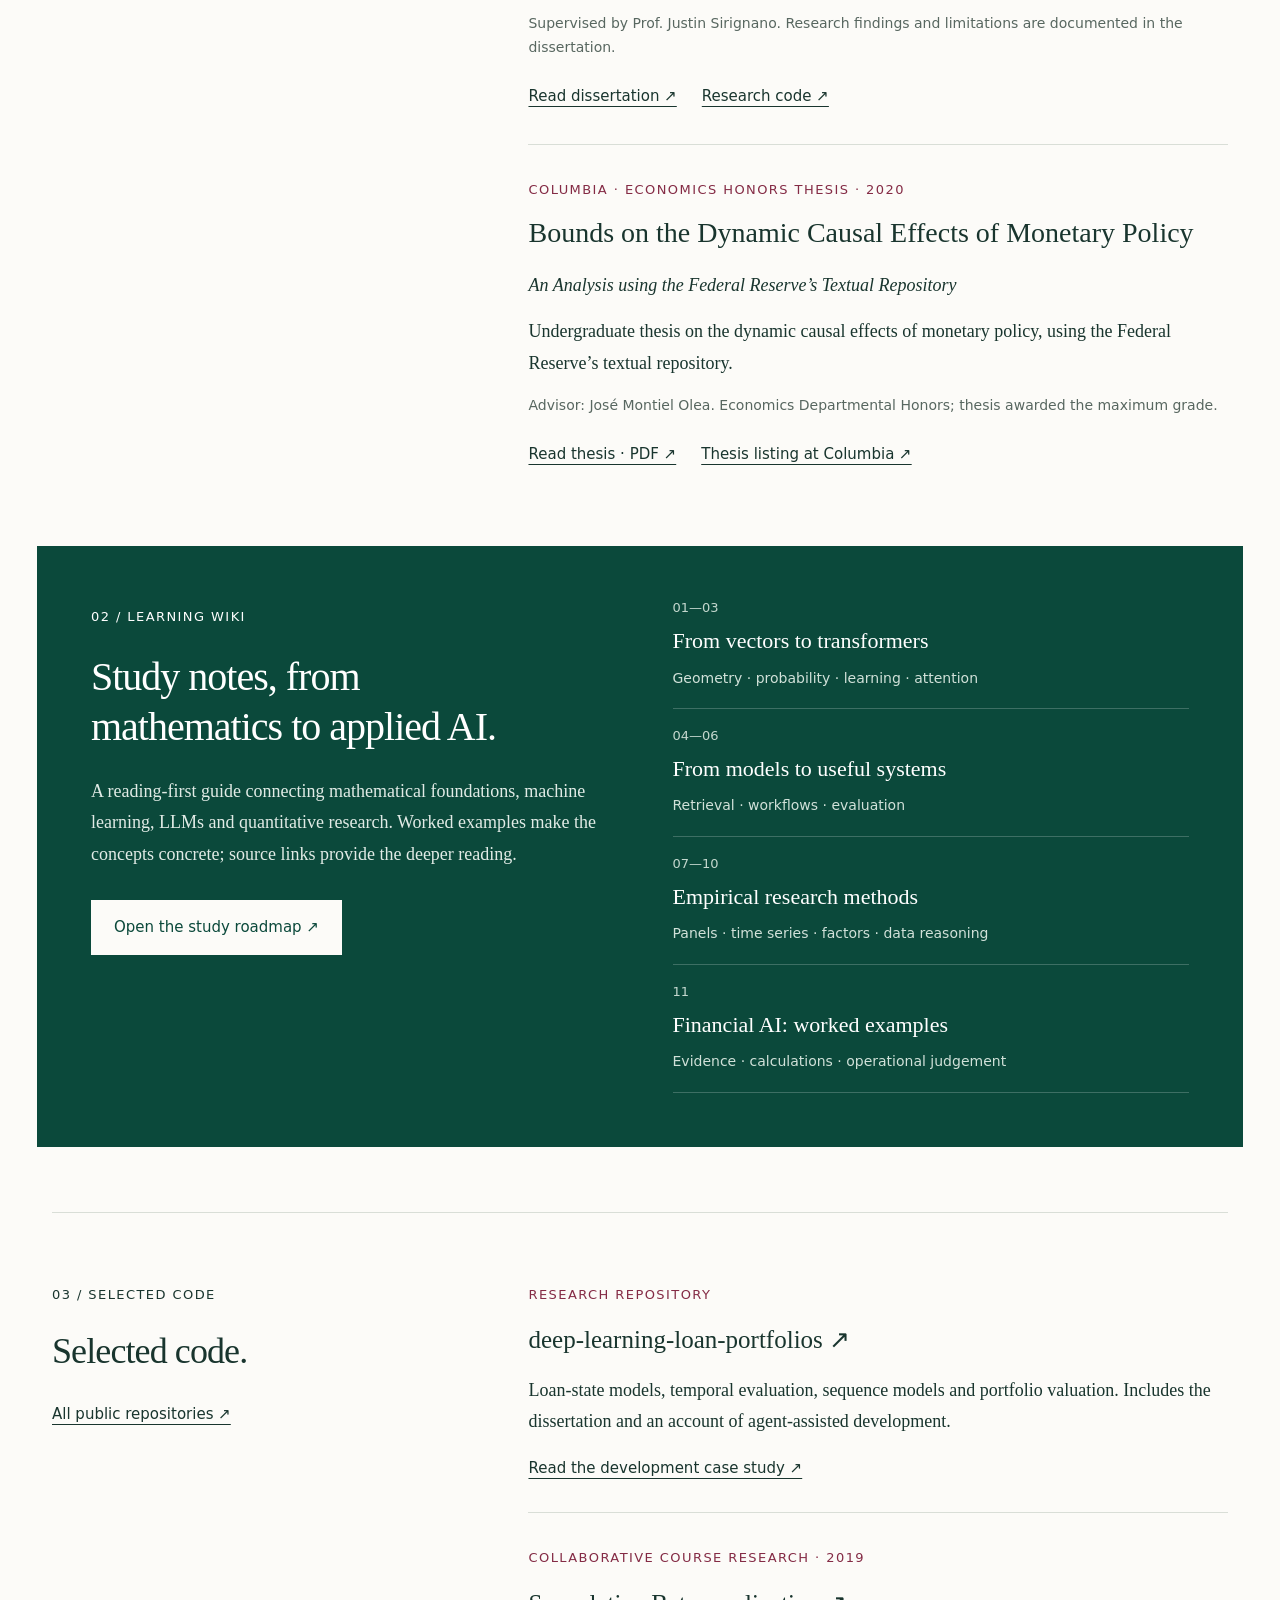
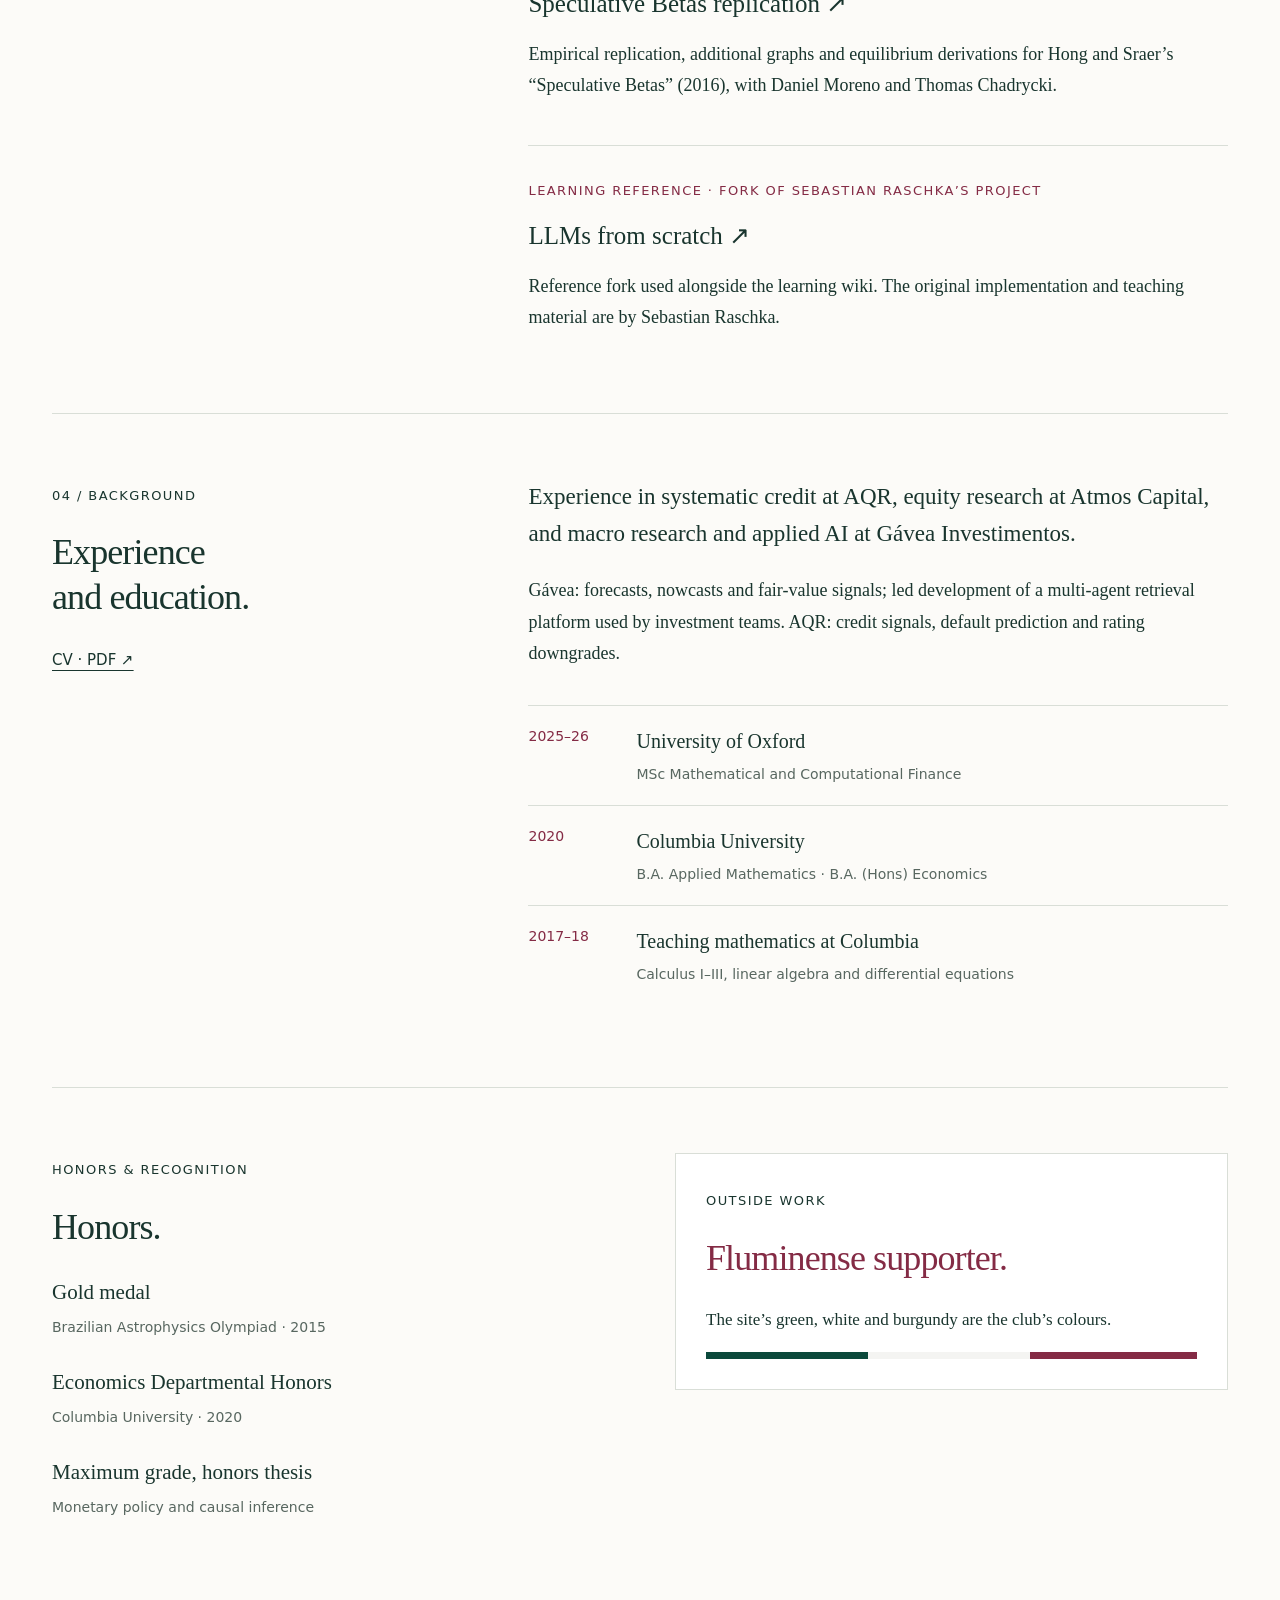
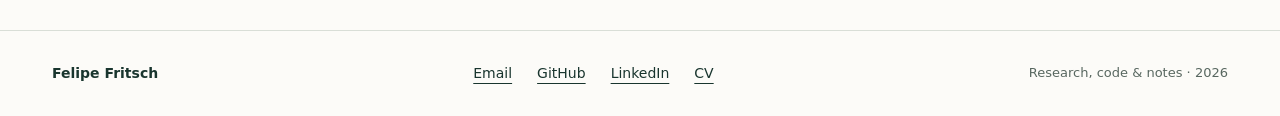
==== commit 7d212dd4: "Homepage: update research interests wording Co-Authored-By: Claude Opus 5.5 <noreply@anthropic.com>" ====
--- a/docs/index.html
+++ b/docs/index.html
@@ -1,7 +1,7 @@
 <!doctype html>
 <html lang="en"><head><meta charset="utf-8"><meta name="viewport" content="width=device-width,initial-scale=1"><title>Felipe Fritsch — Research & Learning</title><meta name="description" content="Quantitative research, applied AI and study notes by Felipe Fritsch. Research from Oxford and Columbia, selected code, and a mathematics-to-AI learning wiki."><meta property="og:title" content="Felipe Fritsch — Research & Learning"><meta property="og:description" content="Research, code and notes connecting mathematics, financial economics and applied AI."><meta property="og:type" content="website"><link rel="icon" type="image/svg+xml" href="data:image/svg+xml,%3Csvg xmlns='http://www.w3.org/2000/svg' viewBox='0 0 32 32'%3E%3Crect width='32' height='32' rx='6' fill='%230b493b'/%3E%3Ctext x='6' y='24' fill='white' font-size='24' font-family='serif'%3Ef%3C/text%3E%3C/svg%3E"><link rel="stylesheet" href="style.css"></head>
 <body><a class="skip" href="#main">Skip to content</a><header><a class="brand" href="index.html">Felipe Fritsch<span class="brand-rule" aria-hidden="true"></span></a><nav aria-label="Main navigation"><a href="#research">Research</a><a href="wiki/index.html">Learning wiki</a><a href="#code">Code</a><a href="#about">About</a><a href="Felipe_Fritsch_CV.pdf">CV ↗</a></nav></header>
-<main id="main"><section class="hero"><div><p class="eyebrow">QUANTITATIVE RESEARCH & APPLIED AI</p><h1>Felipe<br><em>Fritsch.</em></h1><p class="intro">Research, code and study notes in financial economics, machine learning and applied AI.</p><div class="actions"><a class="button" href="wiki/index.html">Learning wiki <span aria-hidden="true">↗</span></a><a class="text-link" href="#research">Selected research ↓</a></div></div><aside class="margin-note"><span class="section-no">RESEARCH INTERESTS</span><ul class="interests"><li><strong>ML and deep learning for asset pricing</strong><span>Deep learning approaches to estimating multi-state transition probabilities on very large loan-level household panels, and carrying those estimates from predictive accuracy to pricing and relative value, under cost, capacity and liquidity constraints</span></li><li><strong>Systematic credit and cross-asset quant research</strong><span>Signal research and factor portfolio optimization in single-name corporate bonds and CDS; default and downgrade prediction models, cross-asset credit-equity signals, and building, testing and evaluating tradable signals from them</span></li><li><strong>Agentic AI and probabilistic decision-making harnesses for investment research</strong><span>Design, orchestration and evaluation of agent systems that combine LLM reasoning with probabilistic models, deterministic computation and explicit decision rules. Particular interests include hierarchical and recursive workflows for quant research, PM decision support and prediction markets.</span></li><li><strong>Macroeconometrics, causal inference and research design</strong><span>Time-series and panel-data analysis, dynamic causal inference, forecasting and nowcasting. On research design: identification before estimation, and checking for selection and look-ahead bias, omitted variables, dependent errors and specification search before trusting an estimate.</span></li></ul><div class="credentials"><p>Oxford<br><span>Mathematical & Computational Finance</span></p><p>Columbia<br><span>Applied Mathematics & Economics</span></p></div></aside></section>
+<main id="main"><section class="hero"><div><p class="eyebrow">QUANTITATIVE RESEARCH & APPLIED AI</p><h1>Felipe<br><em>Fritsch.</em></h1><p class="intro">Research, code and study notes in financial economics, machine learning and applied AI.</p><div class="actions"><a class="button" href="wiki/index.html">Learning wiki <span aria-hidden="true">↗</span></a><a class="text-link" href="#research">Selected research ↓</a></div></div><aside class="margin-note"><span class="section-no">RESEARCH INTERESTS</span><ul class="interests"><li><strong>ML and deep learning for asset pricing</strong><span>Deep learning approaches to estimating multi-state transition probabilities on very large loan-level household panels, and carrying those estimates from predictive accuracy to pricing and relative value metrics.</span></li><li><strong>Systematic credit and cross-asset quant research</strong><span>Signal research and factor portfolio optimization in single-name corporate bonds and CDS; default and downgrade prediction models, cross-asset credit-equity signals, and building, testing and evaluating tradable signals from them under cost, capacity and liquidity constraints.</span></li><li><strong>Agentic AI and probabilistic decision-making harnesses for investment research</strong><span>Design, orchestration and evaluation of agent systems that combine LLM reasoning with probabilistic models, deterministic computation and explicit decision rules. Particular interests include hierarchical and recursive workflows for quant research, PM decision support and prediction markets.</span></li><li><strong>Macroeconometrics, causal inference and research design</strong><span>Time-series and panel-data analysis, dynamic causal inference and propensity scores, and forecasting and nowcasting of key macro variables, mostly inflation. Throughout, a constant focus on research design and identification before estimation: understanding and systematically avoiding common statistical pitfalls, including how the implications vary by type of misidentification (look-ahead bias, omitted-variable bias, dependence across units and time in standard errors).</span></li></ul><div class="credentials"><p>Oxford<br><span>Mathematical & Computational Finance</span></p><p>Columbia<br><span>Applied Mathematics & Economics</span></p></div></aside></section>
 <section id="research" class="section"><div class="section-heading"><span class="section-no">01 / RESEARCH</span><h2>Selected research.</h2></div><div class="research-list"><article class="research"><div class="meta">OXFORD · MSc DISSERTATION · 2026</div><h3>Deep Learning Models of Loan Portfolios and Asset-Backed Securities</h3><p>A loan’s value depends on the path its borrower takes through repayment, delinquency, default and prepayment. The dissertation compares models of those transitions, examines what borrower history adds, and connects predictive performance to portfolio cashflows and valuation.</p><p class="fine">Supervised by Prof. Justin Sirignano. Research findings and limitations are documented in the dissertation.</p><div class="links"><a href="https://github.com/felipefritsch/deep-learning-loan-portfolios/blob/main/artifacts/1101489_dissertation.pdf">Read dissertation ↗</a><a href="https://github.com/felipefritsch/deep-learning-loan-portfolios">Research code ↗</a></div></article>
 <article class="research"><div class="meta">COLUMBIA · ECONOMICS HONORS THESIS · 2020</div><h3>Bounds on the Dynamic Causal Effects of Monetary Policy</h3><p class="subtitle">An Analysis using the Federal Reserve’s Textual Repository</p><p>Undergraduate thesis on the dynamic causal effects of monetary policy, using the Federal Reserve’s textual repository.</p><p class="fine">Advisor: José Montiel Olea. Economics Departmental Honors; thesis awarded the maximum grade.</p><div class="links"><a href="Felipe_Fritsch_Columbia_Thesis.pdf">Read thesis · PDF ↗</a><a href="https://econ.columbia.edu/undergraduate/honors-and-prizes/#:~:text=Felipe%20Pombal%20Fritsch">Thesis listing at Columbia ↗</a></div></article></div></section>
 <section class="wiki-feature" id="learning"><div><span class="section-no">02 / LEARNING WIKI</span><h2>Study notes, from<br>mathematics to applied AI.</h2><p>A reading-first guide connecting mathematical foundations, machine learning, LLMs and quantitative research. Worked examples make the concepts concrete; source links provide the deeper reading.</p><a class="button light" href="wiki/index.html">Open the study roadmap ↗</a></div><div class="route-list"><a href="wiki/index.html#part-1"><span>01—03</span><strong>From vectors to transformers</strong><small>Geometry · probability · learning · attention</small></a><a href="wiki/index.html#part-4"><span>04—06</span><strong>From models to useful systems</strong><small>Retrieval · workflows · evaluation</small></a><a href="wiki/index.html#part-7"><span>07—10</span><strong>Empirical research methods</strong><small>Panels · time series · factors · data reasoning</small></a><a href="wiki/index.html#part-11"><span>11</span><strong>Financial AI: worked examples</strong><small>Evidence · calculations · operational judgement</small></a></div></section>
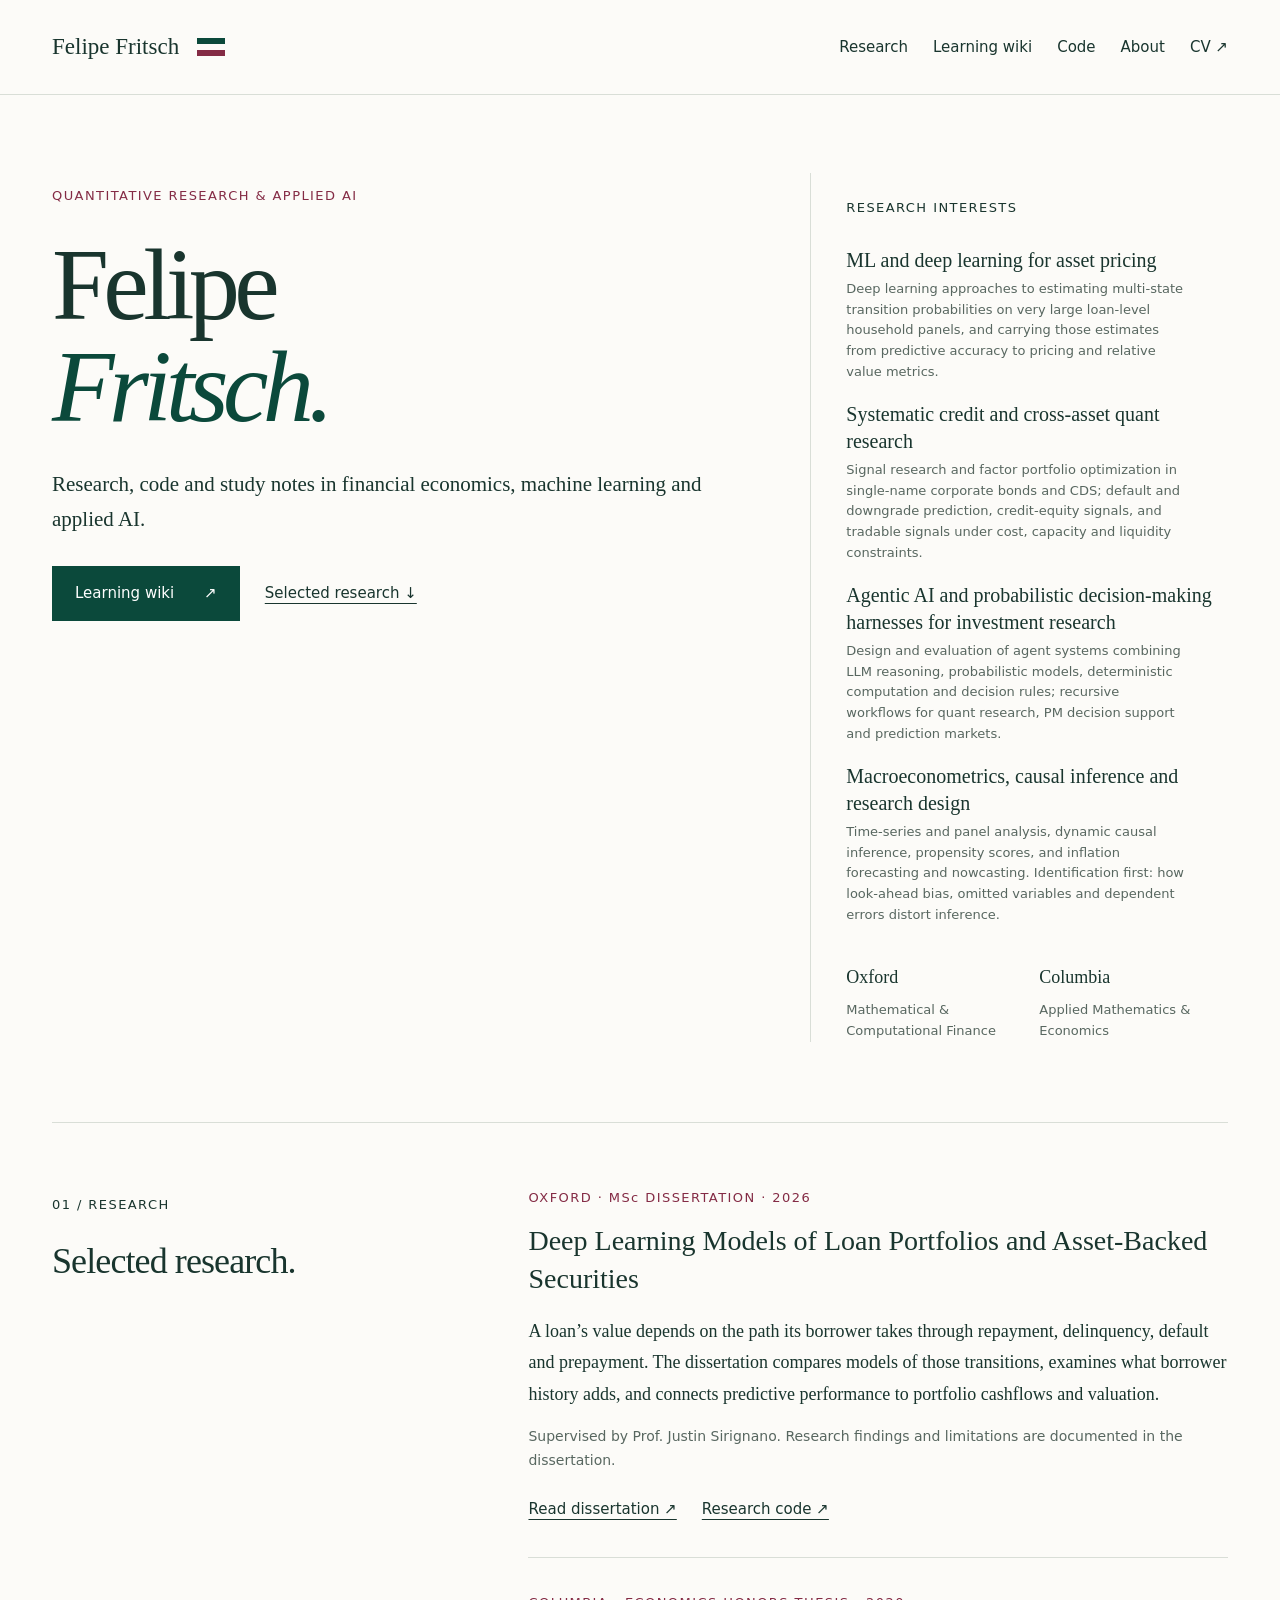
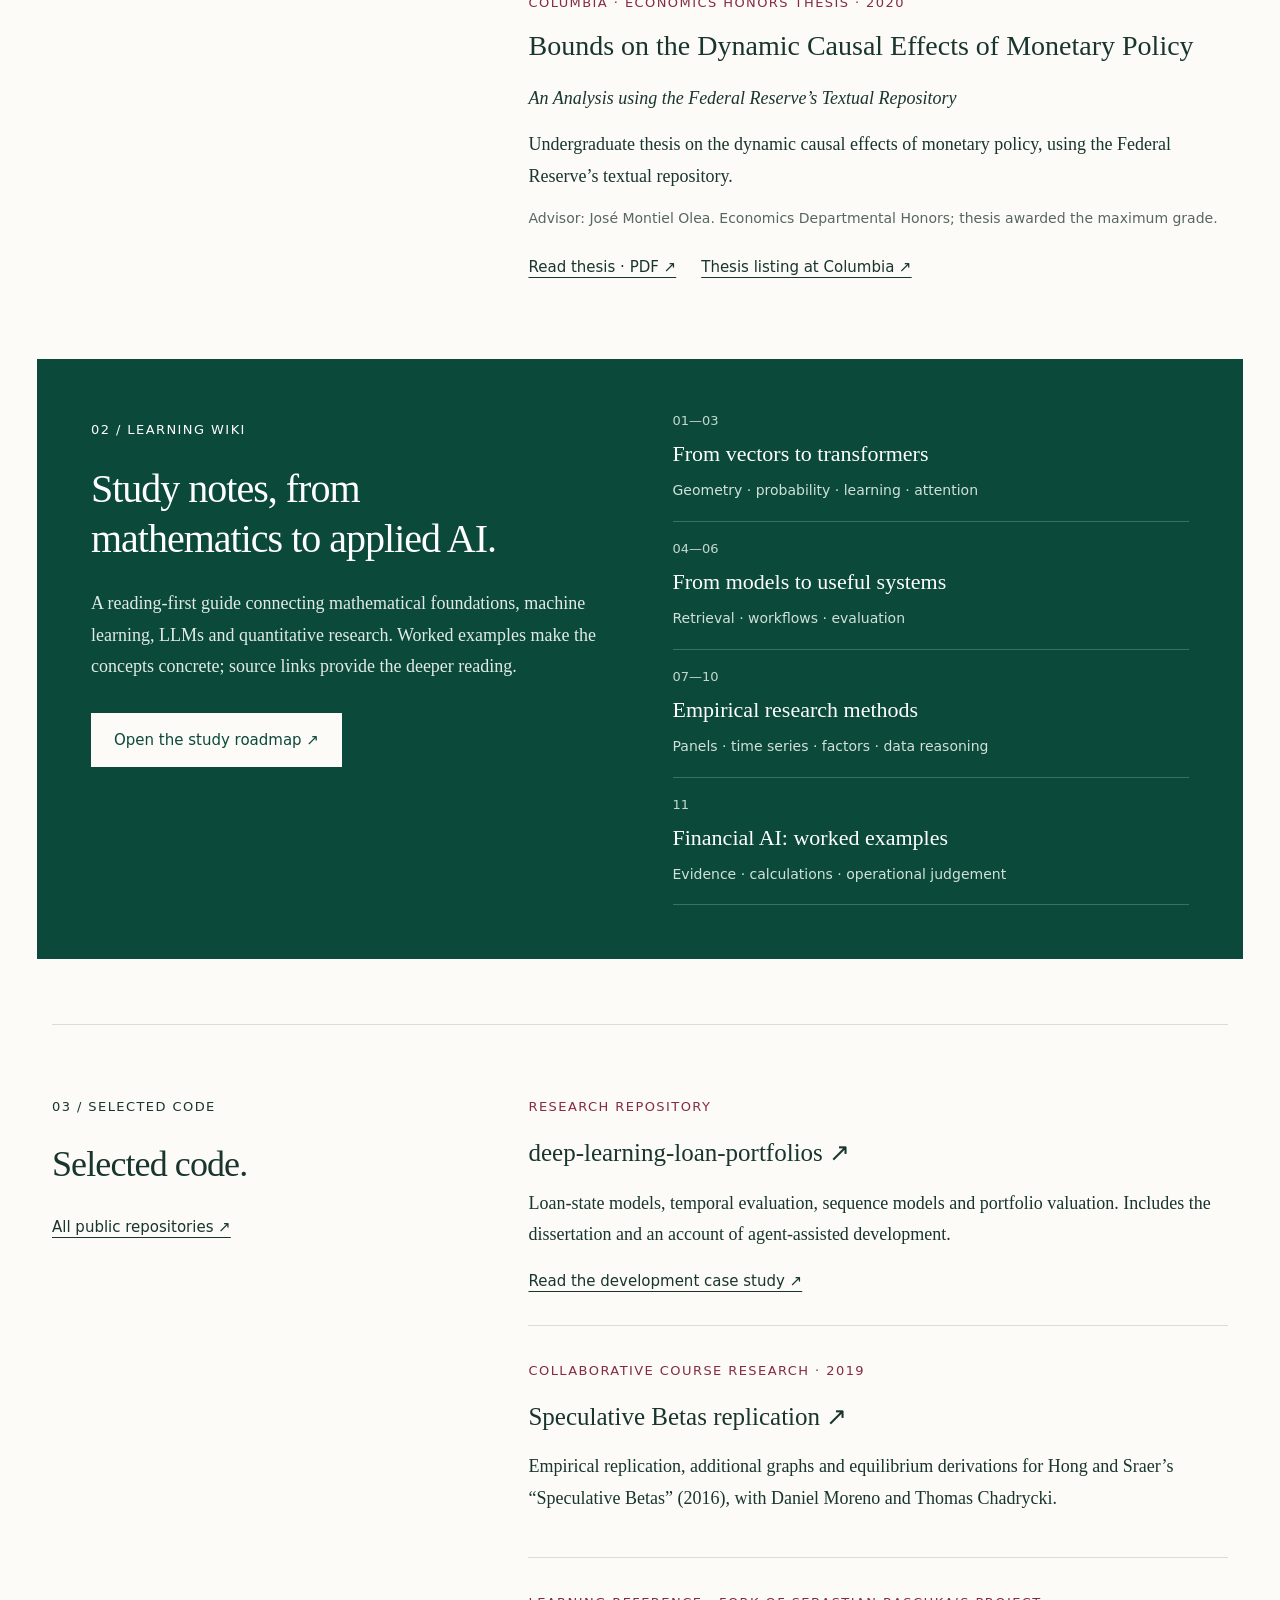
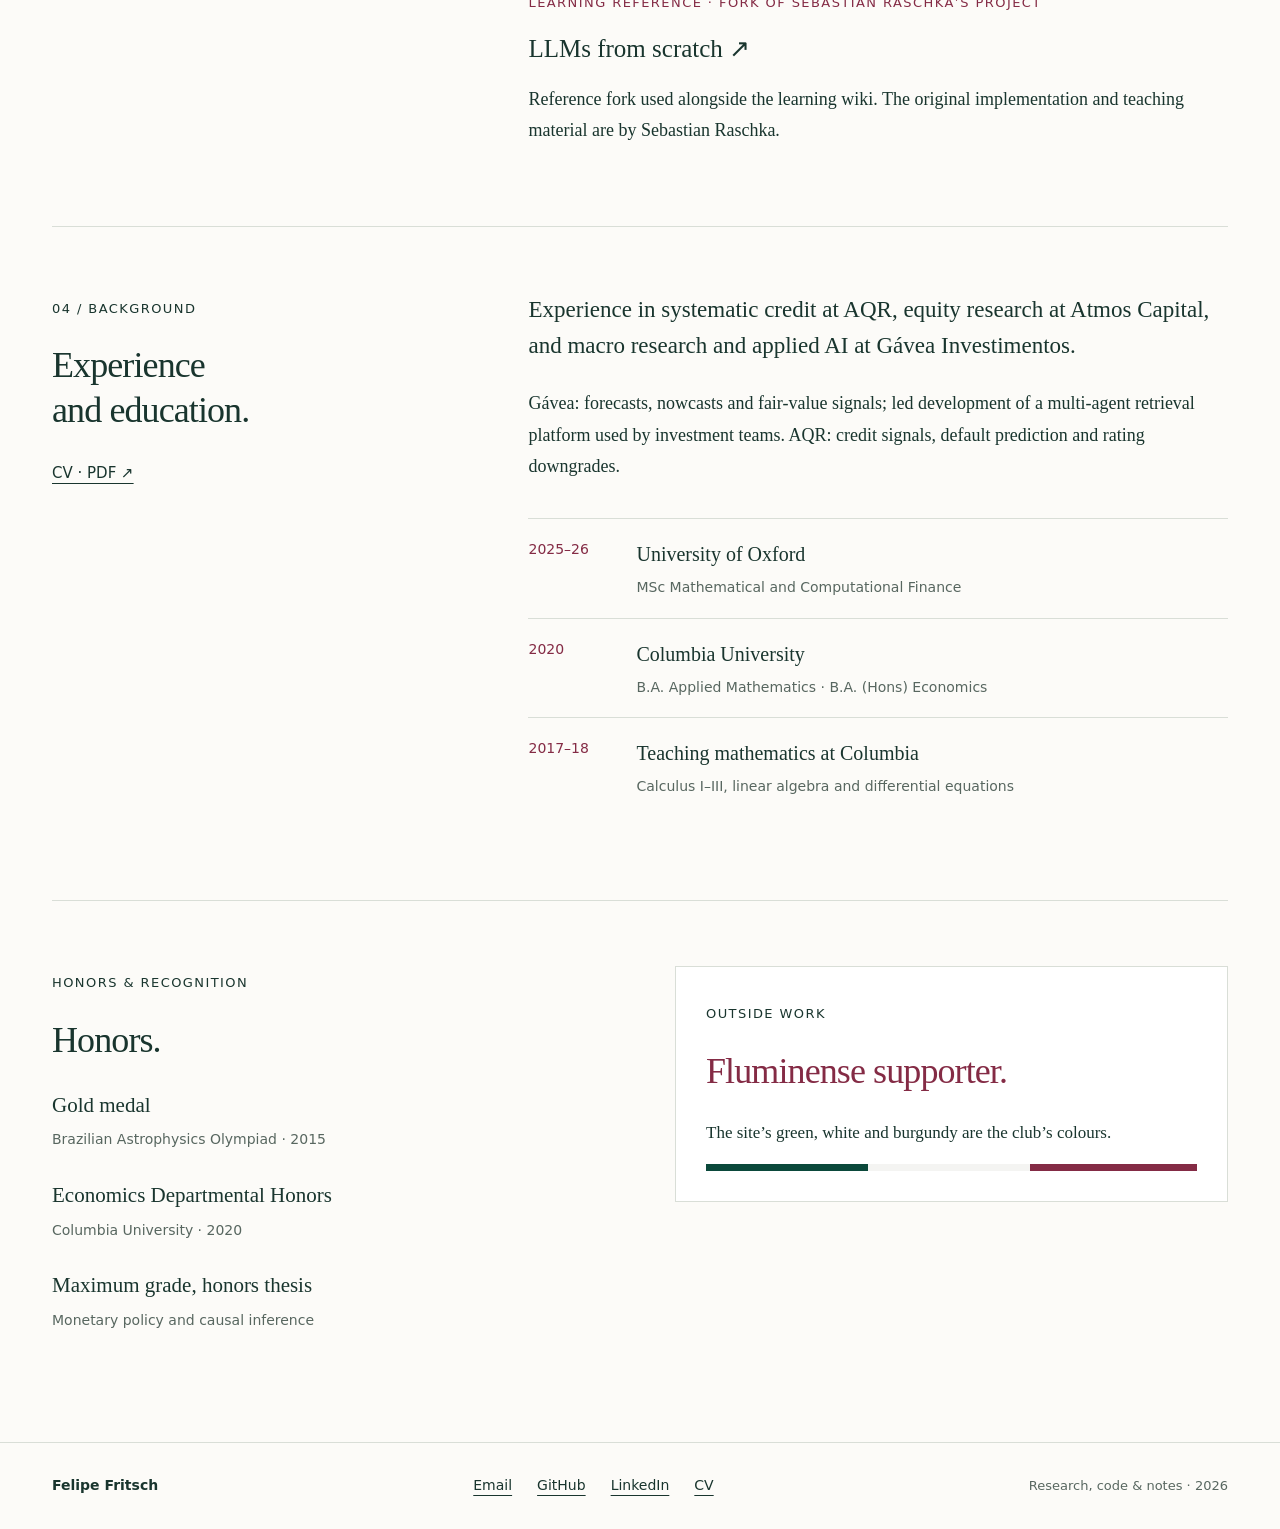
==== commit 5e2612a6: "Homepage: even out research interest lengths Co-Authored-By: Claude Opus 5.5 <noreply@anthropic.com>" ====
--- a/docs/index.html
+++ b/docs/index.html
@@ -1,7 +1,7 @@
 <!doctype html>
 <html lang="en"><head><meta charset="utf-8"><meta name="viewport" content="width=device-width,initial-scale=1"><title>Felipe Fritsch — Research & Learning</title><meta name="description" content="Quantitative research, applied AI and study notes by Felipe Fritsch. Research from Oxford and Columbia, selected code, and a mathematics-to-AI learning wiki."><meta property="og:title" content="Felipe Fritsch — Research & Learning"><meta property="og:description" content="Research, code and notes connecting mathematics, financial economics and applied AI."><meta property="og:type" content="website"><link rel="icon" type="image/svg+xml" href="data:image/svg+xml,%3Csvg xmlns='http://www.w3.org/2000/svg' viewBox='0 0 32 32'%3E%3Crect width='32' height='32' rx='6' fill='%230b493b'/%3E%3Ctext x='6' y='24' fill='white' font-size='24' font-family='serif'%3Ef%3C/text%3E%3C/svg%3E"><link rel="stylesheet" href="style.css"></head>
 <body><a class="skip" href="#main">Skip to content</a><header><a class="brand" href="index.html">Felipe Fritsch<span class="brand-rule" aria-hidden="true"></span></a><nav aria-label="Main navigation"><a href="#research">Research</a><a href="wiki/index.html">Learning wiki</a><a href="#code">Code</a><a href="#about">About</a><a href="Felipe_Fritsch_CV.pdf">CV ↗</a></nav></header>
-<main id="main"><section class="hero"><div><p class="eyebrow">QUANTITATIVE RESEARCH & APPLIED AI</p><h1>Felipe<br><em>Fritsch.</em></h1><p class="intro">Research, code and study notes in financial economics, machine learning and applied AI.</p><div class="actions"><a class="button" href="wiki/index.html">Learning wiki <span aria-hidden="true">↗</span></a><a class="text-link" href="#research">Selected research ↓</a></div></div><aside class="margin-note"><span class="section-no">RESEARCH INTERESTS</span><ul class="interests"><li><strong>ML and deep learning for asset pricing</strong><span>Deep learning approaches to estimating multi-state transition probabilities on very large loan-level household panels, and carrying those estimates from predictive accuracy to pricing and relative value metrics.</span></li><li><strong>Systematic credit and cross-asset quant research</strong><span>Signal research and factor portfolio optimization in single-name corporate bonds and CDS; default and downgrade prediction models, cross-asset credit-equity signals, and building, testing and evaluating tradable signals from them under cost, capacity and liquidity constraints.</span></li><li><strong>Agentic AI and probabilistic decision-making harnesses for investment research</strong><span>Design, orchestration and evaluation of agent systems that combine LLM reasoning with probabilistic models, deterministic computation and explicit decision rules. Particular interests include hierarchical and recursive workflows for quant research, PM decision support and prediction markets.</span></li><li><strong>Macroeconometrics, causal inference and research design</strong><span>Time-series and panel-data analysis, dynamic causal inference and propensity scores, and forecasting and nowcasting of key macro variables, mostly inflation. Throughout, a constant focus on research design and identification before estimation: understanding and systematically avoiding common statistical pitfalls, including how the implications vary by type of misidentification (look-ahead bias, omitted-variable bias, dependence across units and time in standard errors).</span></li></ul><div class="credentials"><p>Oxford<br><span>Mathematical & Computational Finance</span></p><p>Columbia<br><span>Applied Mathematics & Economics</span></p></div></aside></section>
+<main id="main"><section class="hero"><div><p class="eyebrow">QUANTITATIVE RESEARCH & APPLIED AI</p><h1>Felipe<br><em>Fritsch.</em></h1><p class="intro">Research, code and study notes in financial economics, machine learning and applied AI.</p><div class="actions"><a class="button" href="wiki/index.html">Learning wiki <span aria-hidden="true">↗</span></a><a class="text-link" href="#research">Selected research ↓</a></div></div><aside class="margin-note"><span class="section-no">RESEARCH INTERESTS</span><ul class="interests"><li><strong>ML and deep learning for asset pricing</strong><span>Deep learning approaches to estimating multi-state transition probabilities on very large loan-level household panels, and carrying those estimates from predictive accuracy to pricing and relative value metrics.</span></li><li><strong>Systematic credit and cross-asset quant research</strong><span>Signal research and factor portfolio optimization in single-name corporate bonds and CDS; default and downgrade prediction, credit-equity signals, and tradable signals under cost, capacity and liquidity constraints.</span></li><li><strong>Agentic AI and probabilistic decision-making harnesses for investment research</strong><span>Design and evaluation of agent systems combining LLM reasoning, probabilistic models, deterministic computation and decision rules; recursive workflows for quant research, PM decision support and prediction markets.</span></li><li><strong>Macroeconometrics, causal inference and research design</strong><span>Time-series and panel analysis, dynamic causal inference, propensity scores, and inflation forecasting and nowcasting. Identification first: how look-ahead bias, omitted variables and dependent errors distort inference.</span></li></ul><div class="credentials"><p>Oxford<br><span>Mathematical & Computational Finance</span></p><p>Columbia<br><span>Applied Mathematics & Economics</span></p></div></aside></section>
 <section id="research" class="section"><div class="section-heading"><span class="section-no">01 / RESEARCH</span><h2>Selected research.</h2></div><div class="research-list"><article class="research"><div class="meta">OXFORD · MSc DISSERTATION · 2026</div><h3>Deep Learning Models of Loan Portfolios and Asset-Backed Securities</h3><p>A loan’s value depends on the path its borrower takes through repayment, delinquency, default and prepayment. The dissertation compares models of those transitions, examines what borrower history adds, and connects predictive performance to portfolio cashflows and valuation.</p><p class="fine">Supervised by Prof. Justin Sirignano. Research findings and limitations are documented in the dissertation.</p><div class="links"><a href="https://github.com/felipefritsch/deep-learning-loan-portfolios/blob/main/artifacts/1101489_dissertation.pdf">Read dissertation ↗</a><a href="https://github.com/felipefritsch/deep-learning-loan-portfolios">Research code ↗</a></div></article>
 <article class="research"><div class="meta">COLUMBIA · ECONOMICS HONORS THESIS · 2020</div><h3>Bounds on the Dynamic Causal Effects of Monetary Policy</h3><p class="subtitle">An Analysis using the Federal Reserve’s Textual Repository</p><p>Undergraduate thesis on the dynamic causal effects of monetary policy, using the Federal Reserve’s textual repository.</p><p class="fine">Advisor: José Montiel Olea. Economics Departmental Honors; thesis awarded the maximum grade.</p><div class="links"><a href="Felipe_Fritsch_Columbia_Thesis.pdf">Read thesis · PDF ↗</a><a href="https://econ.columbia.edu/undergraduate/honors-and-prizes/#:~:text=Felipe%20Pombal%20Fritsch">Thesis listing at Columbia ↗</a></div></article></div></section>
 <section class="wiki-feature" id="learning"><div><span class="section-no">02 / LEARNING WIKI</span><h2>Study notes, from<br>mathematics to applied AI.</h2><p>A reading-first guide connecting mathematical foundations, machine learning, LLMs and quantitative research. Worked examples make the concepts concrete; source links provide the deeper reading.</p><a class="button light" href="wiki/index.html">Open the study roadmap ↗</a></div><div class="route-list"><a href="wiki/index.html#part-1"><span>01—03</span><strong>From vectors to transformers</strong><small>Geometry · probability · learning · attention</small></a><a href="wiki/index.html#part-4"><span>04—06</span><strong>From models to useful systems</strong><small>Retrieval · workflows · evaluation</small></a><a href="wiki/index.html#part-7"><span>07—10</span><strong>Empirical research methods</strong><small>Panels · time series · factors · data reasoning</small></a><a href="wiki/index.html#part-11"><span>11</span><strong>Financial AI: worked examples</strong><small>Evidence · calculations · operational judgement</small></a></div></section>
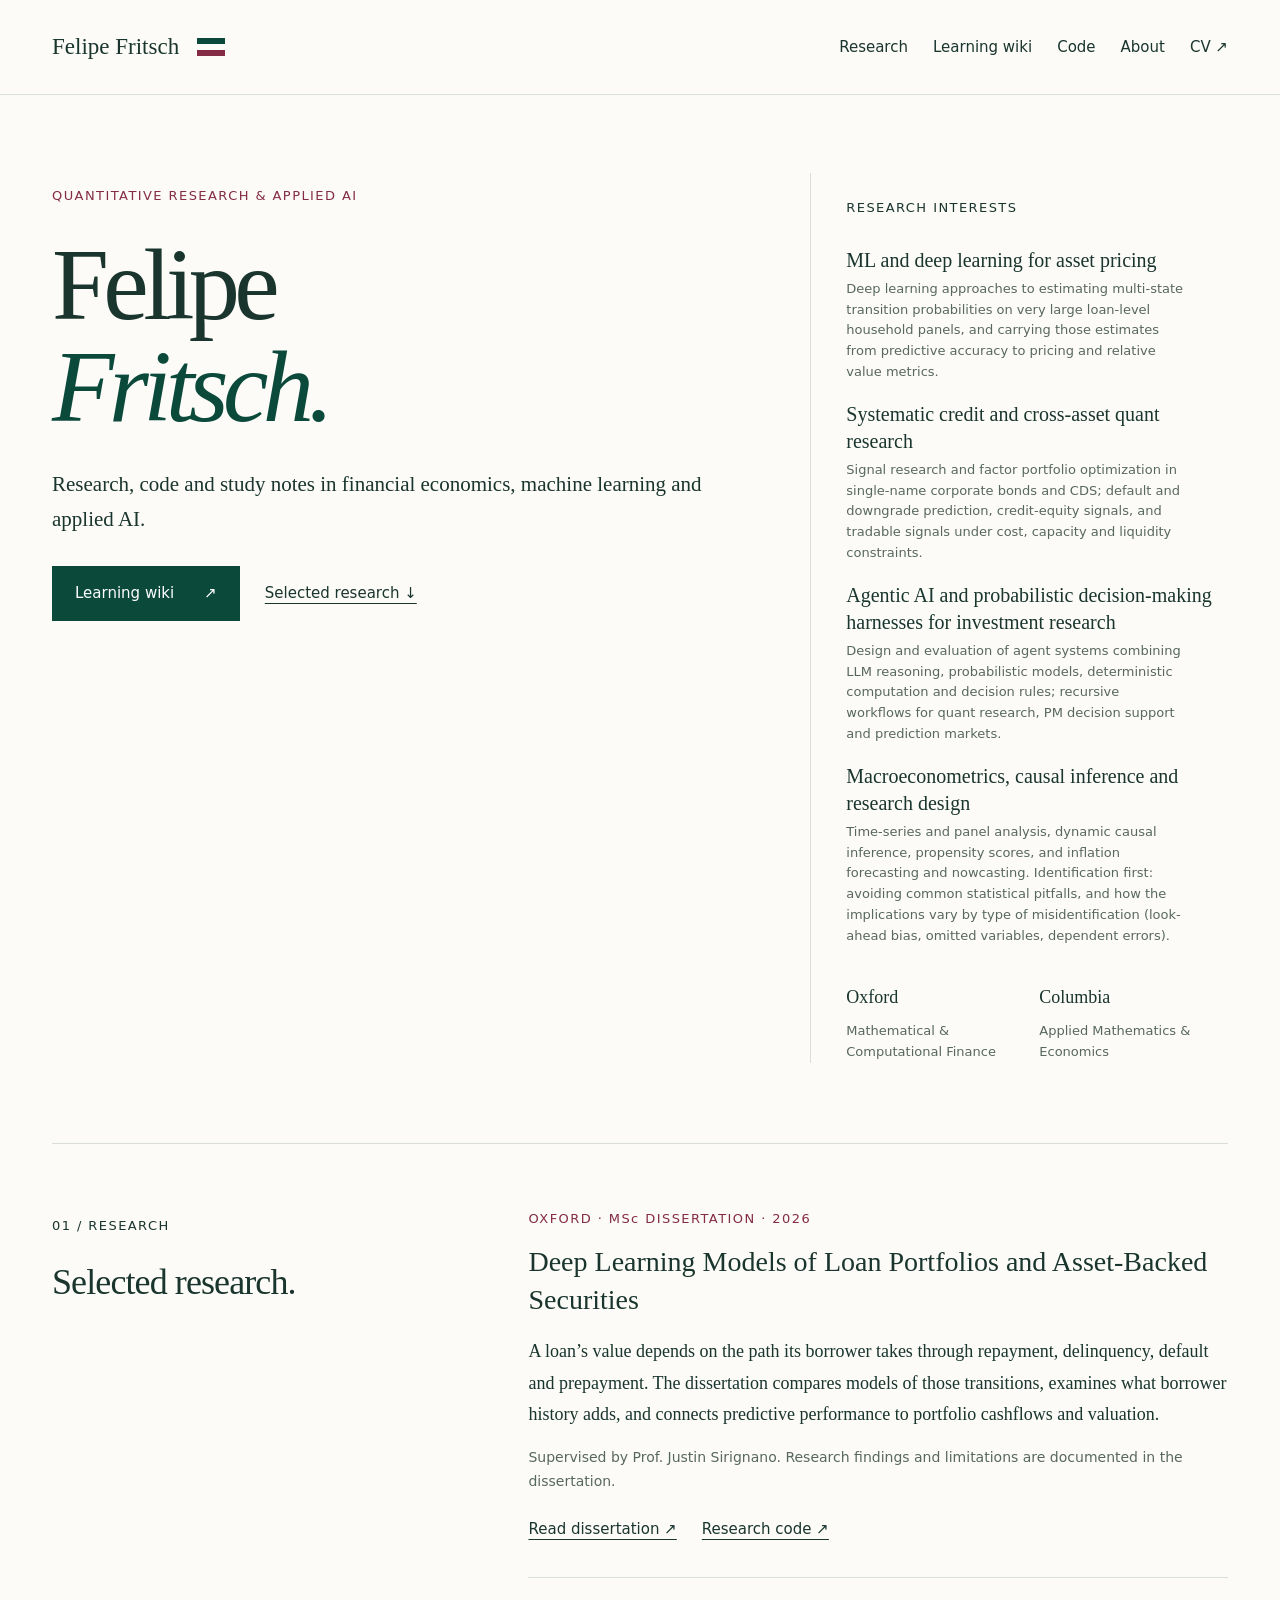
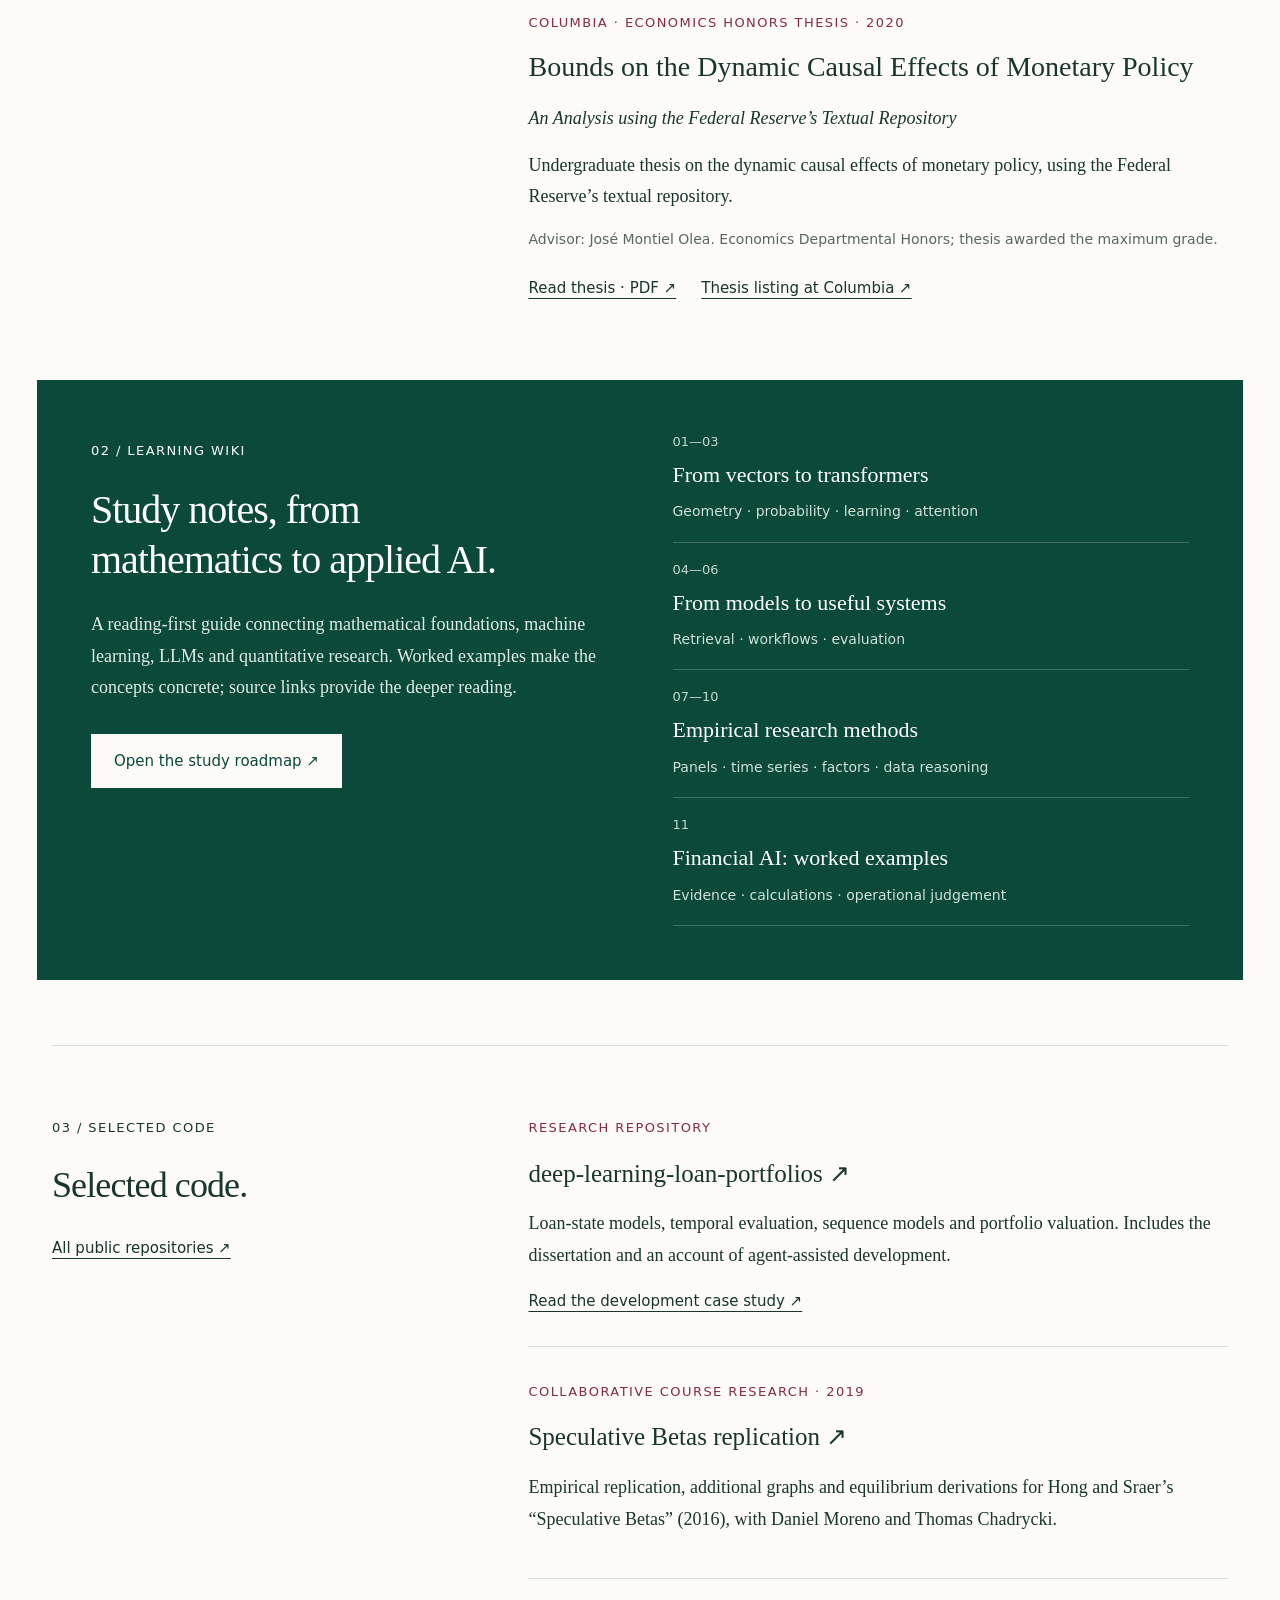
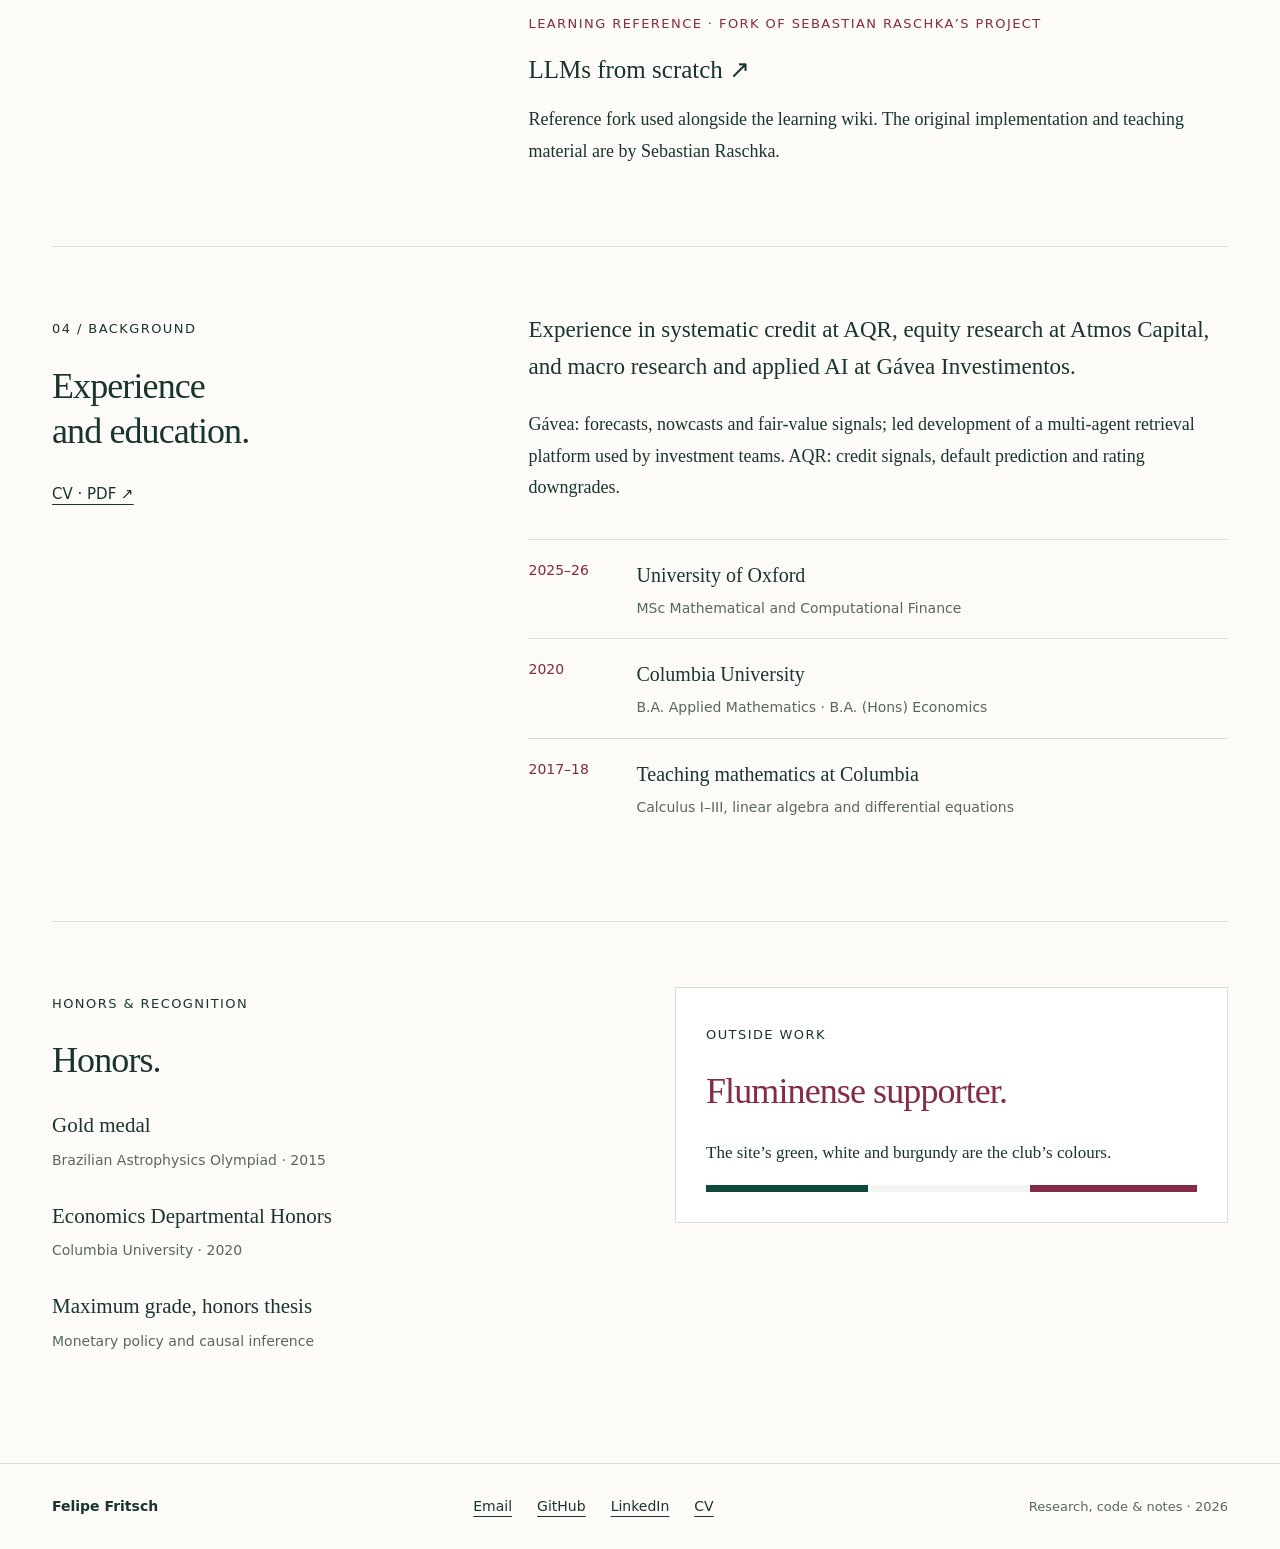
==== commit 87395cb1: "Homepage: restore misidentification clause in research design interest Co-Authored-By: Claude Opus 5" ====
--- a/docs/index.html
+++ b/docs/index.html
@@ -1,7 +1,7 @@
 <!doctype html>
 <html lang="en"><head><meta charset="utf-8"><meta name="viewport" content="width=device-width,initial-scale=1"><title>Felipe Fritsch — Research & Learning</title><meta name="description" content="Quantitative research, applied AI and study notes by Felipe Fritsch. Research from Oxford and Columbia, selected code, and a mathematics-to-AI learning wiki."><meta property="og:title" content="Felipe Fritsch — Research & Learning"><meta property="og:description" content="Research, code and notes connecting mathematics, financial economics and applied AI."><meta property="og:type" content="website"><link rel="icon" type="image/svg+xml" href="data:image/svg+xml,%3Csvg xmlns='http://www.w3.org/2000/svg' viewBox='0 0 32 32'%3E%3Crect width='32' height='32' rx='6' fill='%230b493b'/%3E%3Ctext x='6' y='24' fill='white' font-size='24' font-family='serif'%3Ef%3C/text%3E%3C/svg%3E"><link rel="stylesheet" href="style.css"></head>
 <body><a class="skip" href="#main">Skip to content</a><header><a class="brand" href="index.html">Felipe Fritsch<span class="brand-rule" aria-hidden="true"></span></a><nav aria-label="Main navigation"><a href="#research">Research</a><a href="wiki/index.html">Learning wiki</a><a href="#code">Code</a><a href="#about">About</a><a href="Felipe_Fritsch_CV.pdf">CV ↗</a></nav></header>
-<main id="main"><section class="hero"><div><p class="eyebrow">QUANTITATIVE RESEARCH & APPLIED AI</p><h1>Felipe<br><em>Fritsch.</em></h1><p class="intro">Research, code and study notes in financial economics, machine learning and applied AI.</p><div class="actions"><a class="button" href="wiki/index.html">Learning wiki <span aria-hidden="true">↗</span></a><a class="text-link" href="#research">Selected research ↓</a></div></div><aside class="margin-note"><span class="section-no">RESEARCH INTERESTS</span><ul class="interests"><li><strong>ML and deep learning for asset pricing</strong><span>Deep learning approaches to estimating multi-state transition probabilities on very large loan-level household panels, and carrying those estimates from predictive accuracy to pricing and relative value metrics.</span></li><li><strong>Systematic credit and cross-asset quant research</strong><span>Signal research and factor portfolio optimization in single-name corporate bonds and CDS; default and downgrade prediction, credit-equity signals, and tradable signals under cost, capacity and liquidity constraints.</span></li><li><strong>Agentic AI and probabilistic decision-making harnesses for investment research</strong><span>Design and evaluation of agent systems combining LLM reasoning, probabilistic models, deterministic computation and decision rules; recursive workflows for quant research, PM decision support and prediction markets.</span></li><li><strong>Macroeconometrics, causal inference and research design</strong><span>Time-series and panel analysis, dynamic causal inference, propensity scores, and inflation forecasting and nowcasting. Identification first: how look-ahead bias, omitted variables and dependent errors distort inference.</span></li></ul><div class="credentials"><p>Oxford<br><span>Mathematical & Computational Finance</span></p><p>Columbia<br><span>Applied Mathematics & Economics</span></p></div></aside></section>
+<main id="main"><section class="hero"><div><p class="eyebrow">QUANTITATIVE RESEARCH & APPLIED AI</p><h1>Felipe<br><em>Fritsch.</em></h1><p class="intro">Research, code and study notes in financial economics, machine learning and applied AI.</p><div class="actions"><a class="button" href="wiki/index.html">Learning wiki <span aria-hidden="true">↗</span></a><a class="text-link" href="#research">Selected research ↓</a></div></div><aside class="margin-note"><span class="section-no">RESEARCH INTERESTS</span><ul class="interests"><li><strong>ML and deep learning for asset pricing</strong><span>Deep learning approaches to estimating multi-state transition probabilities on very large loan-level household panels, and carrying those estimates from predictive accuracy to pricing and relative value metrics.</span></li><li><strong>Systematic credit and cross-asset quant research</strong><span>Signal research and factor portfolio optimization in single-name corporate bonds and CDS; default and downgrade prediction, credit-equity signals, and tradable signals under cost, capacity and liquidity constraints.</span></li><li><strong>Agentic AI and probabilistic decision-making harnesses for investment research</strong><span>Design and evaluation of agent systems combining LLM reasoning, probabilistic models, deterministic computation and decision rules; recursive workflows for quant research, PM decision support and prediction markets.</span></li><li><strong>Macroeconometrics, causal inference and research design</strong><span>Time-series and panel analysis, dynamic causal inference, propensity scores, and inflation forecasting and nowcasting. Identification first: avoiding common statistical pitfalls, and how the implications vary by type of misidentification (look-ahead bias, omitted variables, dependent errors).</span></li></ul><div class="credentials"><p>Oxford<br><span>Mathematical & Computational Finance</span></p><p>Columbia<br><span>Applied Mathematics & Economics</span></p></div></aside></section>
 <section id="research" class="section"><div class="section-heading"><span class="section-no">01 / RESEARCH</span><h2>Selected research.</h2></div><div class="research-list"><article class="research"><div class="meta">OXFORD · MSc DISSERTATION · 2026</div><h3>Deep Learning Models of Loan Portfolios and Asset-Backed Securities</h3><p>A loan’s value depends on the path its borrower takes through repayment, delinquency, default and prepayment. The dissertation compares models of those transitions, examines what borrower history adds, and connects predictive performance to portfolio cashflows and valuation.</p><p class="fine">Supervised by Prof. Justin Sirignano. Research findings and limitations are documented in the dissertation.</p><div class="links"><a href="https://github.com/felipefritsch/deep-learning-loan-portfolios/blob/main/artifacts/1101489_dissertation.pdf">Read dissertation ↗</a><a href="https://github.com/felipefritsch/deep-learning-loan-portfolios">Research code ↗</a></div></article>
 <article class="research"><div class="meta">COLUMBIA · ECONOMICS HONORS THESIS · 2020</div><h3>Bounds on the Dynamic Causal Effects of Monetary Policy</h3><p class="subtitle">An Analysis using the Federal Reserve’s Textual Repository</p><p>Undergraduate thesis on the dynamic causal effects of monetary policy, using the Federal Reserve’s textual repository.</p><p class="fine">Advisor: José Montiel Olea. Economics Departmental Honors; thesis awarded the maximum grade.</p><div class="links"><a href="Felipe_Fritsch_Columbia_Thesis.pdf">Read thesis · PDF ↗</a><a href="https://econ.columbia.edu/undergraduate/honors-and-prizes/#:~:text=Felipe%20Pombal%20Fritsch">Thesis listing at Columbia ↗</a></div></article></div></section>
 <section class="wiki-feature" id="learning"><div><span class="section-no">02 / LEARNING WIKI</span><h2>Study notes, from<br>mathematics to applied AI.</h2><p>A reading-first guide connecting mathematical foundations, machine learning, LLMs and quantitative research. Worked examples make the concepts concrete; source links provide the deeper reading.</p><a class="button light" href="wiki/index.html">Open the study roadmap ↗</a></div><div class="route-list"><a href="wiki/index.html#part-1"><span>01—03</span><strong>From vectors to transformers</strong><small>Geometry · probability · learning · attention</small></a><a href="wiki/index.html#part-4"><span>04—06</span><strong>From models to useful systems</strong><small>Retrieval · workflows · evaluation</small></a><a href="wiki/index.html#part-7"><span>07—10</span><strong>Empirical research methods</strong><small>Panels · time series · factors · data reasoning</small></a><a href="wiki/index.html#part-11"><span>11</span><strong>Financial AI: worked examples</strong><small>Evidence · calculations · operational judgement</small></a></div></section>
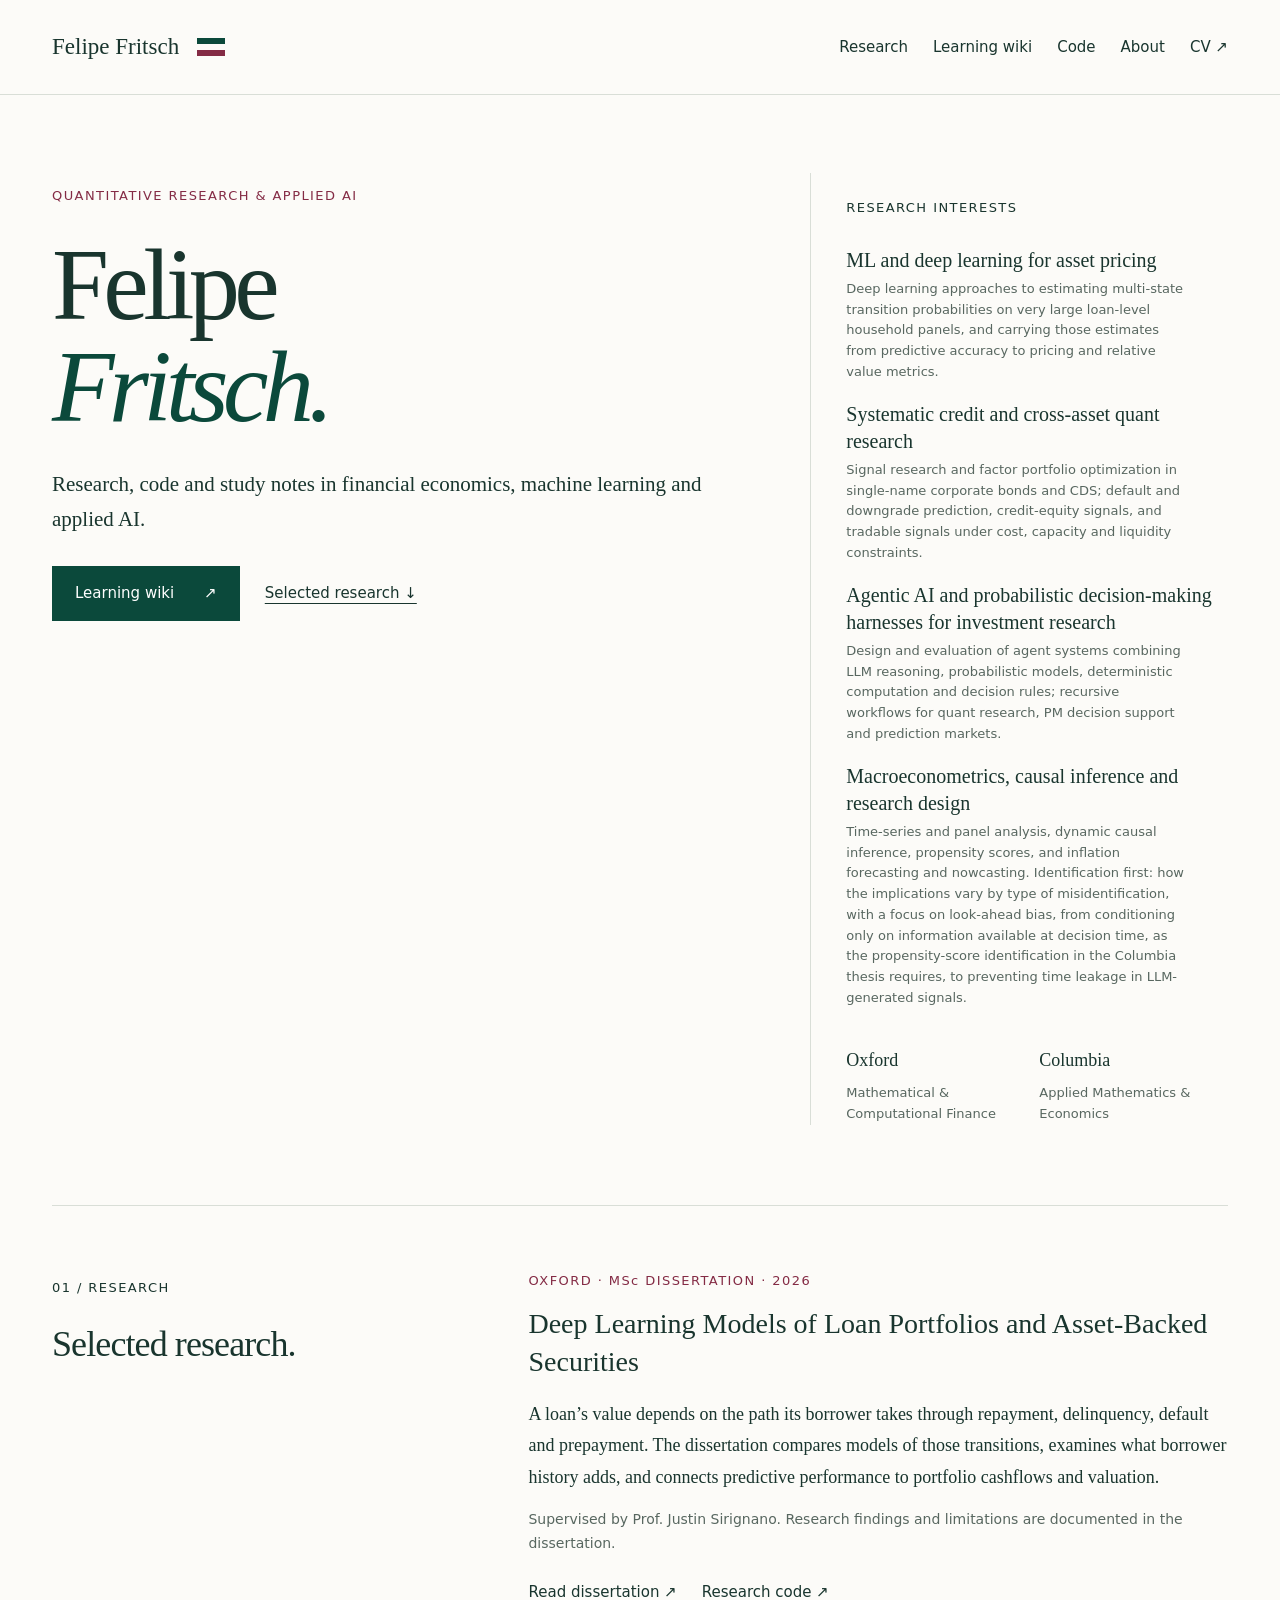
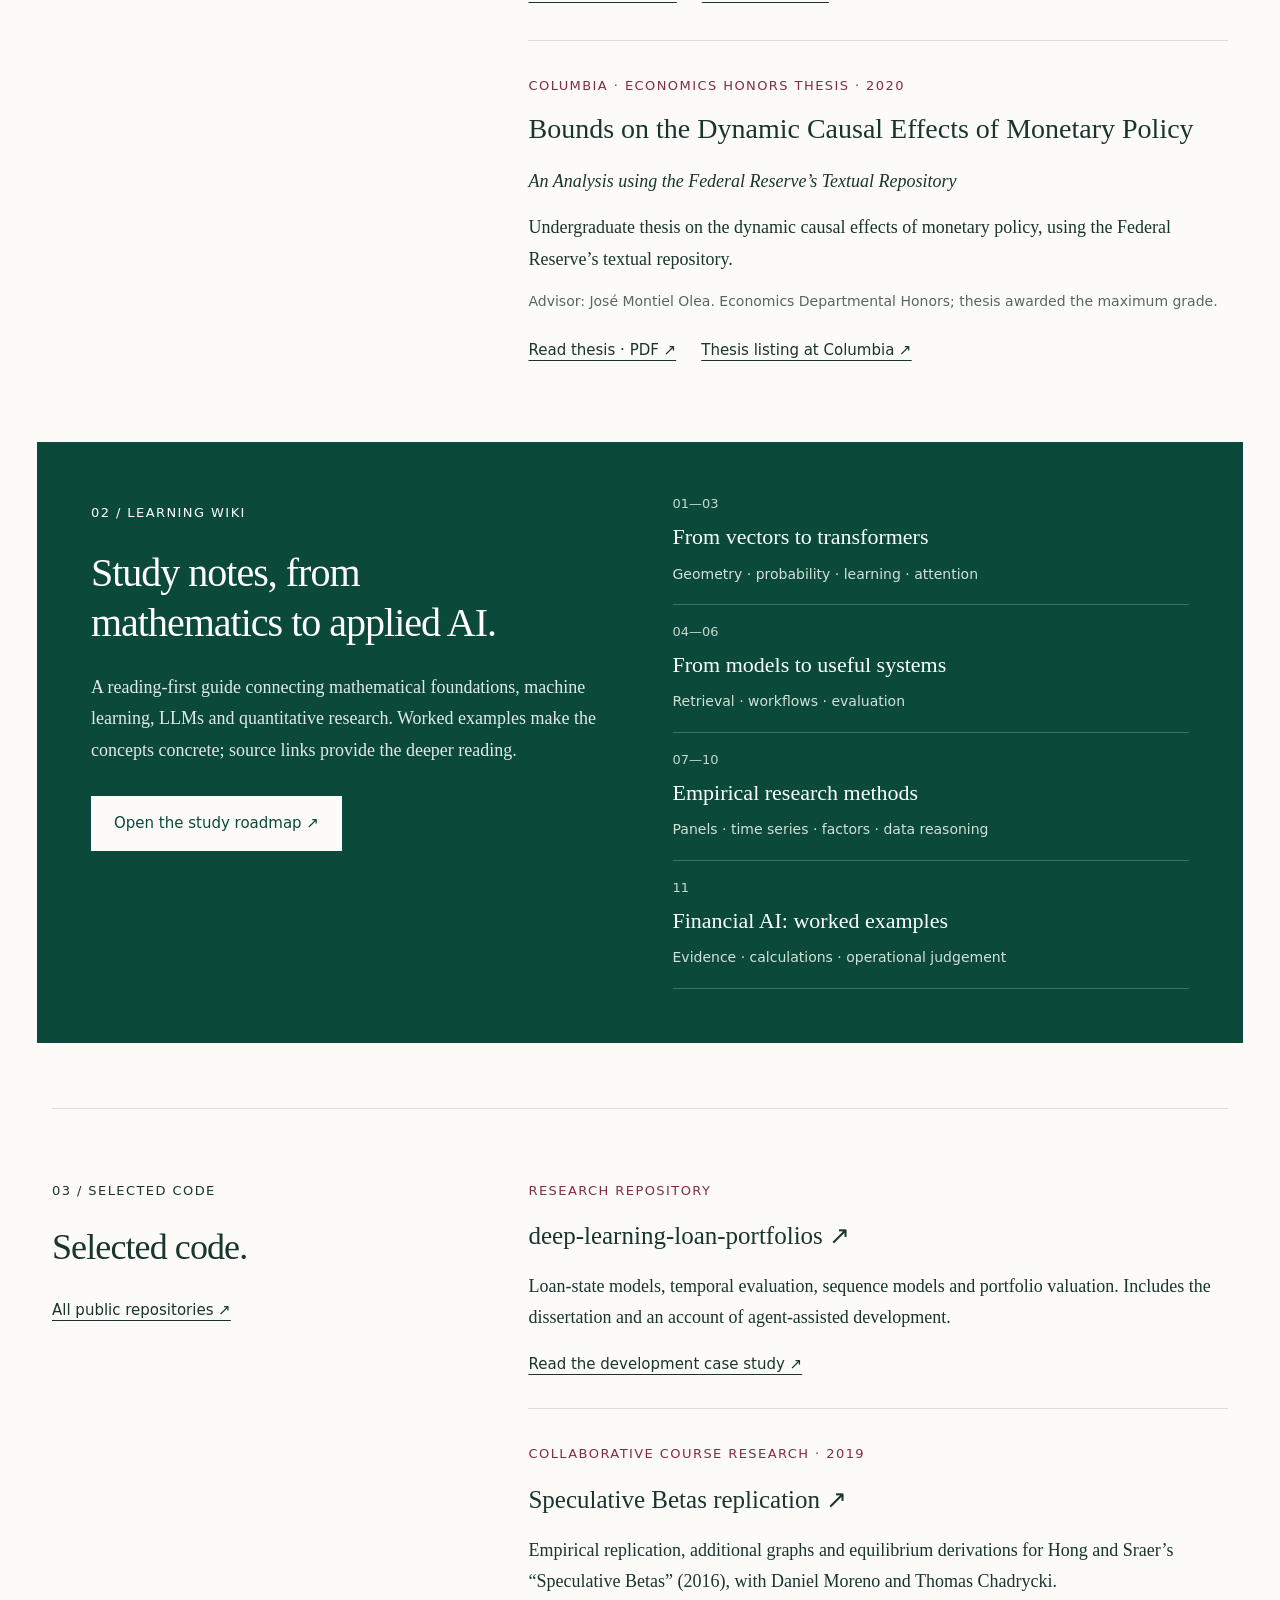
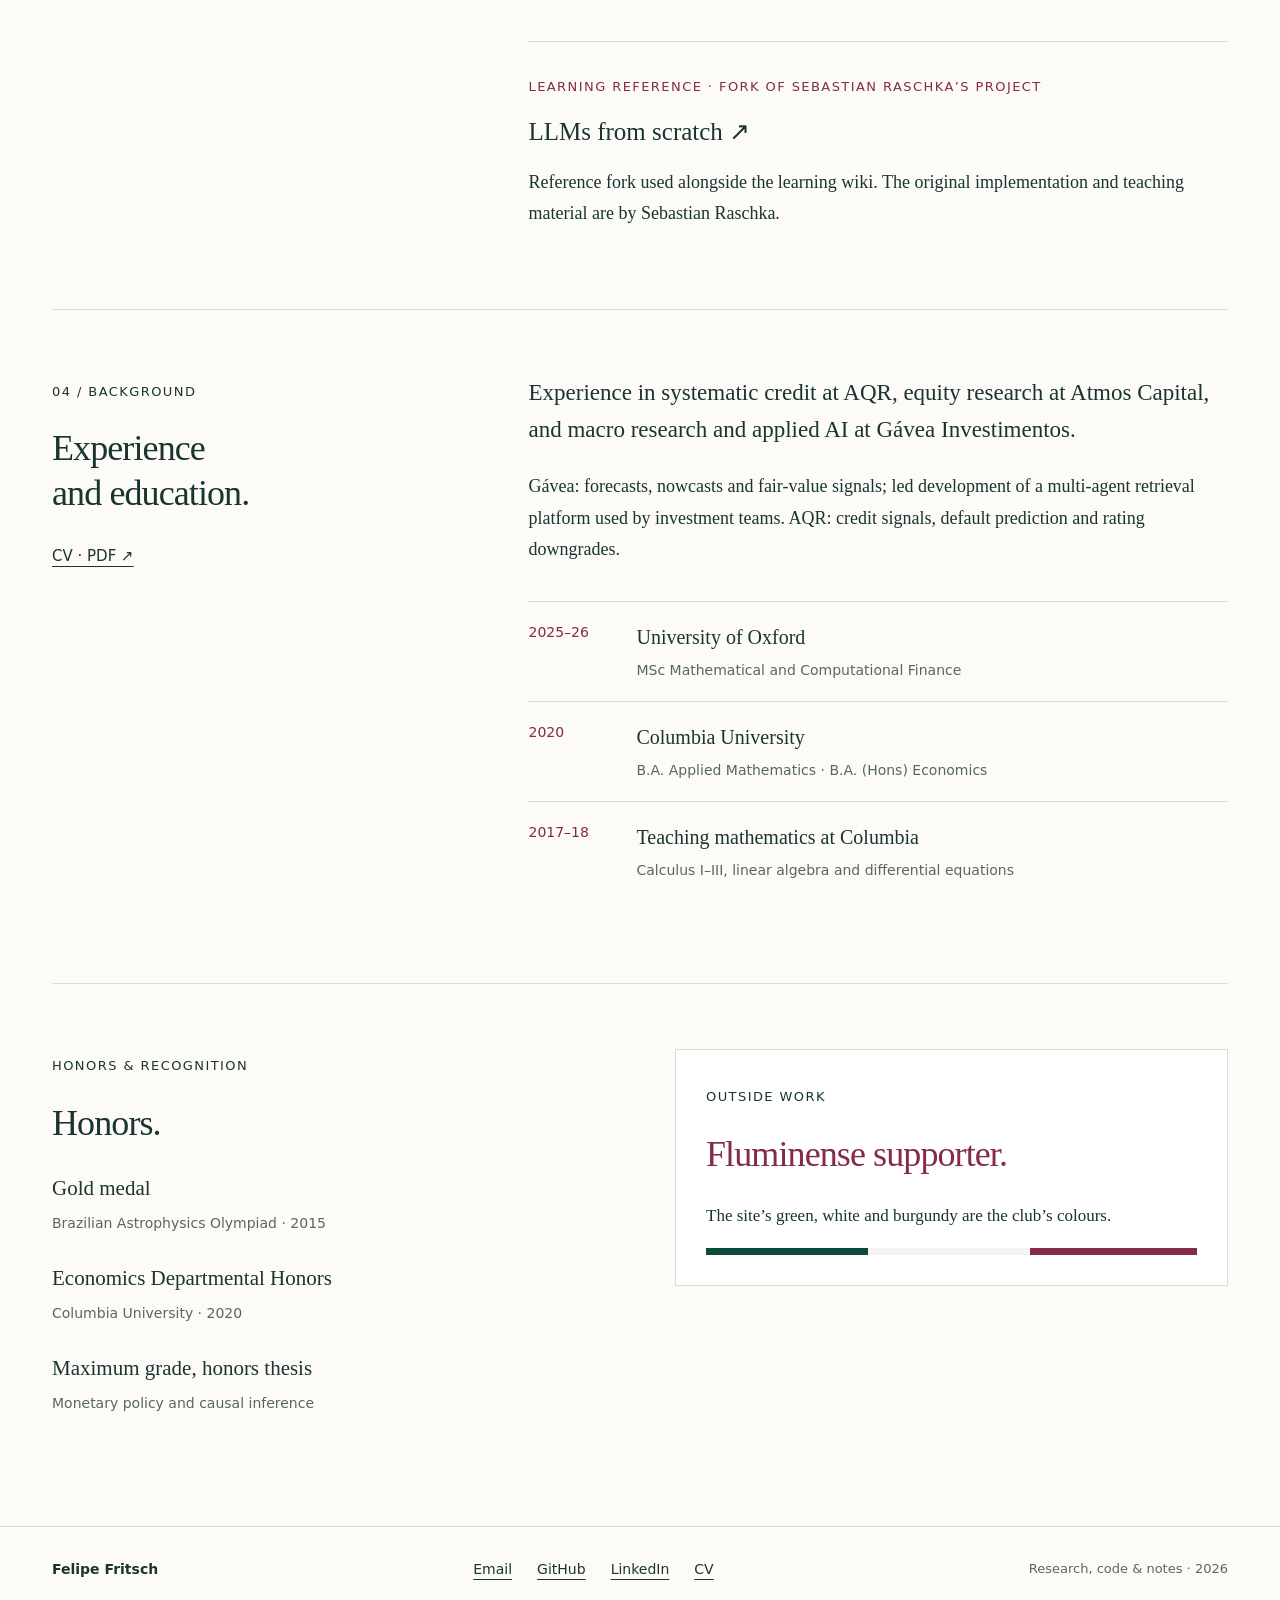
==== commit b6741970: "Homepage: tie research design interest to look-ahead bias and LLM signal leakage Co-Authored-By: Cla" ====
--- a/docs/index.html
+++ b/docs/index.html
@@ -1,7 +1,7 @@
 <!doctype html>
 <html lang="en"><head><meta charset="utf-8"><meta name="viewport" content="width=device-width,initial-scale=1"><title>Felipe Fritsch — Research & Learning</title><meta name="description" content="Quantitative research, applied AI and study notes by Felipe Fritsch. Research from Oxford and Columbia, selected code, and a mathematics-to-AI learning wiki."><meta property="og:title" content="Felipe Fritsch — Research & Learning"><meta property="og:description" content="Research, code and notes connecting mathematics, financial economics and applied AI."><meta property="og:type" content="website"><link rel="icon" type="image/svg+xml" href="data:image/svg+xml,%3Csvg xmlns='http://www.w3.org/2000/svg' viewBox='0 0 32 32'%3E%3Crect width='32' height='32' rx='6' fill='%230b493b'/%3E%3Ctext x='6' y='24' fill='white' font-size='24' font-family='serif'%3Ef%3C/text%3E%3C/svg%3E"><link rel="stylesheet" href="style.css"></head>
 <body><a class="skip" href="#main">Skip to content</a><header><a class="brand" href="index.html">Felipe Fritsch<span class="brand-rule" aria-hidden="true"></span></a><nav aria-label="Main navigation"><a href="#research">Research</a><a href="wiki/index.html">Learning wiki</a><a href="#code">Code</a><a href="#about">About</a><a href="Felipe_Fritsch_CV.pdf">CV ↗</a></nav></header>
-<main id="main"><section class="hero"><div><p class="eyebrow">QUANTITATIVE RESEARCH & APPLIED AI</p><h1>Felipe<br><em>Fritsch.</em></h1><p class="intro">Research, code and study notes in financial economics, machine learning and applied AI.</p><div class="actions"><a class="button" href="wiki/index.html">Learning wiki <span aria-hidden="true">↗</span></a><a class="text-link" href="#research">Selected research ↓</a></div></div><aside class="margin-note"><span class="section-no">RESEARCH INTERESTS</span><ul class="interests"><li><strong>ML and deep learning for asset pricing</strong><span>Deep learning approaches to estimating multi-state transition probabilities on very large loan-level household panels, and carrying those estimates from predictive accuracy to pricing and relative value metrics.</span></li><li><strong>Systematic credit and cross-asset quant research</strong><span>Signal research and factor portfolio optimization in single-name corporate bonds and CDS; default and downgrade prediction, credit-equity signals, and tradable signals under cost, capacity and liquidity constraints.</span></li><li><strong>Agentic AI and probabilistic decision-making harnesses for investment research</strong><span>Design and evaluation of agent systems combining LLM reasoning, probabilistic models, deterministic computation and decision rules; recursive workflows for quant research, PM decision support and prediction markets.</span></li><li><strong>Macroeconometrics, causal inference and research design</strong><span>Time-series and panel analysis, dynamic causal inference, propensity scores, and inflation forecasting and nowcasting. Identification first: avoiding common statistical pitfalls, and how the implications vary by type of misidentification (look-ahead bias, omitted variables, dependent errors).</span></li></ul><div class="credentials"><p>Oxford<br><span>Mathematical & Computational Finance</span></p><p>Columbia<br><span>Applied Mathematics & Economics</span></p></div></aside></section>
+<main id="main"><section class="hero"><div><p class="eyebrow">QUANTITATIVE RESEARCH & APPLIED AI</p><h1>Felipe<br><em>Fritsch.</em></h1><p class="intro">Research, code and study notes in financial economics, machine learning and applied AI.</p><div class="actions"><a class="button" href="wiki/index.html">Learning wiki <span aria-hidden="true">↗</span></a><a class="text-link" href="#research">Selected research ↓</a></div></div><aside class="margin-note"><span class="section-no">RESEARCH INTERESTS</span><ul class="interests"><li><strong>ML and deep learning for asset pricing</strong><span>Deep learning approaches to estimating multi-state transition probabilities on very large loan-level household panels, and carrying those estimates from predictive accuracy to pricing and relative value metrics.</span></li><li><strong>Systematic credit and cross-asset quant research</strong><span>Signal research and factor portfolio optimization in single-name corporate bonds and CDS; default and downgrade prediction, credit-equity signals, and tradable signals under cost, capacity and liquidity constraints.</span></li><li><strong>Agentic AI and probabilistic decision-making harnesses for investment research</strong><span>Design and evaluation of agent systems combining LLM reasoning, probabilistic models, deterministic computation and decision rules; recursive workflows for quant research, PM decision support and prediction markets.</span></li><li><strong>Macroeconometrics, causal inference and research design</strong><span>Time-series and panel analysis, dynamic causal inference, propensity scores, and inflation forecasting and nowcasting. Identification first: how the implications vary by type of misidentification, with a focus on look-ahead bias, from conditioning only on information available at decision time, as the propensity-score identification in the Columbia thesis requires, to preventing time leakage in LLM-generated signals.</span></li></ul><div class="credentials"><p>Oxford<br><span>Mathematical & Computational Finance</span></p><p>Columbia<br><span>Applied Mathematics & Economics</span></p></div></aside></section>
 <section id="research" class="section"><div class="section-heading"><span class="section-no">01 / RESEARCH</span><h2>Selected research.</h2></div><div class="research-list"><article class="research"><div class="meta">OXFORD · MSc DISSERTATION · 2026</div><h3>Deep Learning Models of Loan Portfolios and Asset-Backed Securities</h3><p>A loan’s value depends on the path its borrower takes through repayment, delinquency, default and prepayment. The dissertation compares models of those transitions, examines what borrower history adds, and connects predictive performance to portfolio cashflows and valuation.</p><p class="fine">Supervised by Prof. Justin Sirignano. Research findings and limitations are documented in the dissertation.</p><div class="links"><a href="https://github.com/felipefritsch/deep-learning-loan-portfolios/blob/main/artifacts/1101489_dissertation.pdf">Read dissertation ↗</a><a href="https://github.com/felipefritsch/deep-learning-loan-portfolios">Research code ↗</a></div></article>
 <article class="research"><div class="meta">COLUMBIA · ECONOMICS HONORS THESIS · 2020</div><h3>Bounds on the Dynamic Causal Effects of Monetary Policy</h3><p class="subtitle">An Analysis using the Federal Reserve’s Textual Repository</p><p>Undergraduate thesis on the dynamic causal effects of monetary policy, using the Federal Reserve’s textual repository.</p><p class="fine">Advisor: José Montiel Olea. Economics Departmental Honors; thesis awarded the maximum grade.</p><div class="links"><a href="Felipe_Fritsch_Columbia_Thesis.pdf">Read thesis · PDF ↗</a><a href="https://econ.columbia.edu/undergraduate/honors-and-prizes/#:~:text=Felipe%20Pombal%20Fritsch">Thesis listing at Columbia ↗</a></div></article></div></section>
 <section class="wiki-feature" id="learning"><div><span class="section-no">02 / LEARNING WIKI</span><h2>Study notes, from<br>mathematics to applied AI.</h2><p>A reading-first guide connecting mathematical foundations, machine learning, LLMs and quantitative research. Worked examples make the concepts concrete; source links provide the deeper reading.</p><a class="button light" href="wiki/index.html">Open the study roadmap ↗</a></div><div class="route-list"><a href="wiki/index.html#part-1"><span>01—03</span><strong>From vectors to transformers</strong><small>Geometry · probability · learning · attention</small></a><a href="wiki/index.html#part-4"><span>04—06</span><strong>From models to useful systems</strong><small>Retrieval · workflows · evaluation</small></a><a href="wiki/index.html#part-7"><span>07—10</span><strong>Empirical research methods</strong><small>Panels · time series · factors · data reasoning</small></a><a href="wiki/index.html#part-11"><span>11</span><strong>Financial AI: worked examples</strong><small>Evidence · calculations · operational judgement</small></a></div></section>
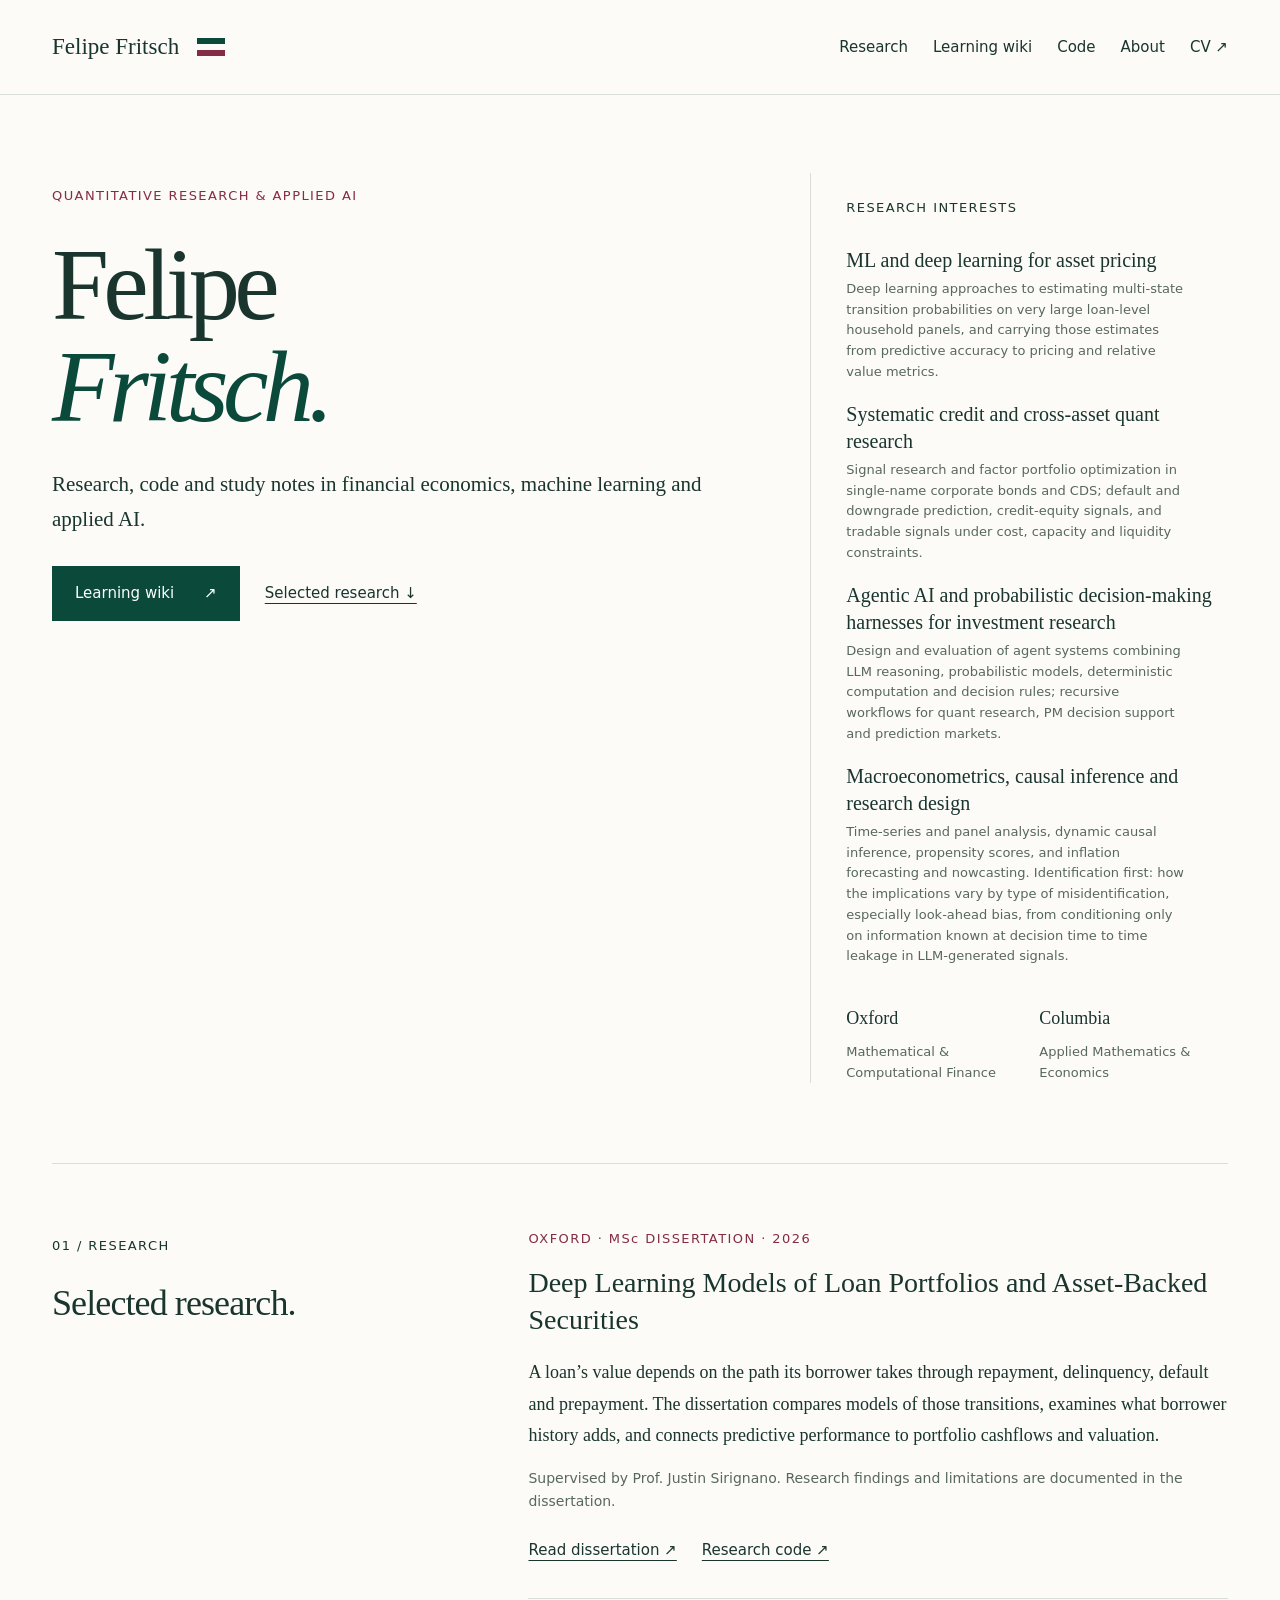
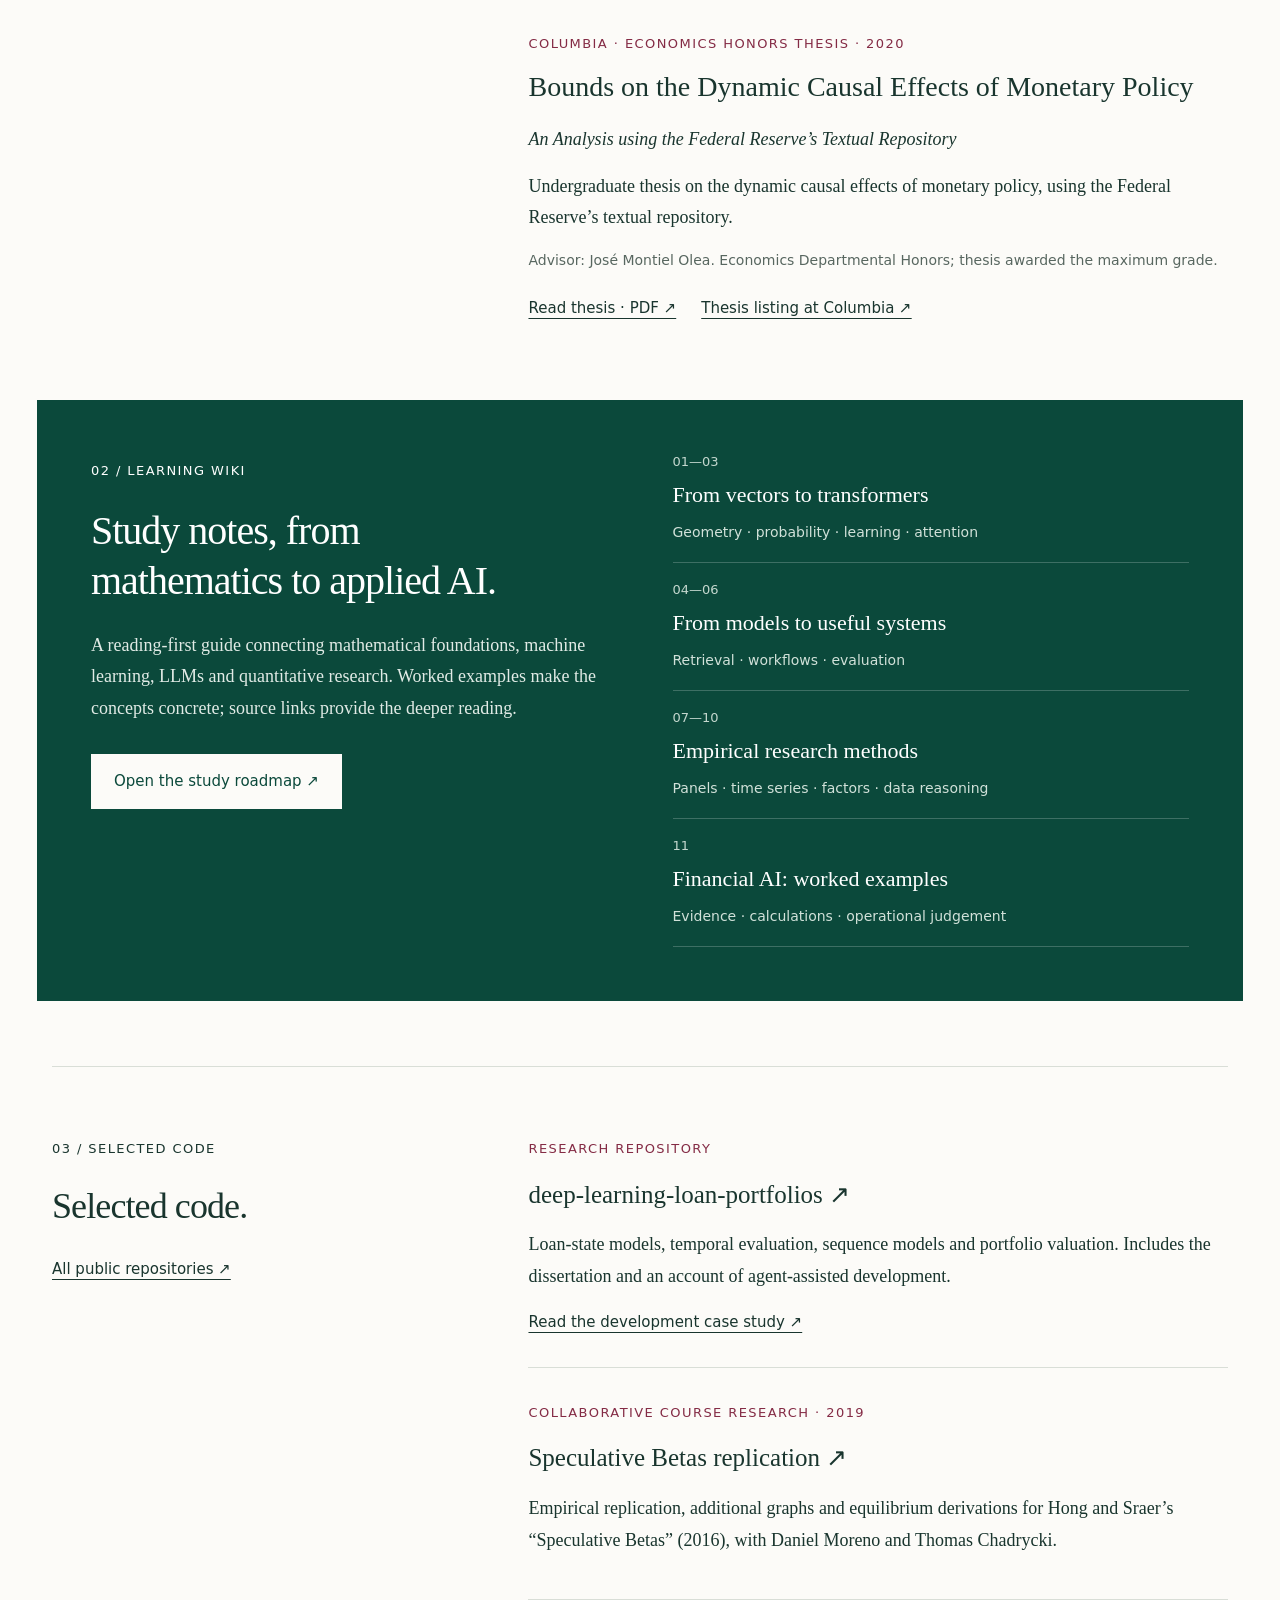
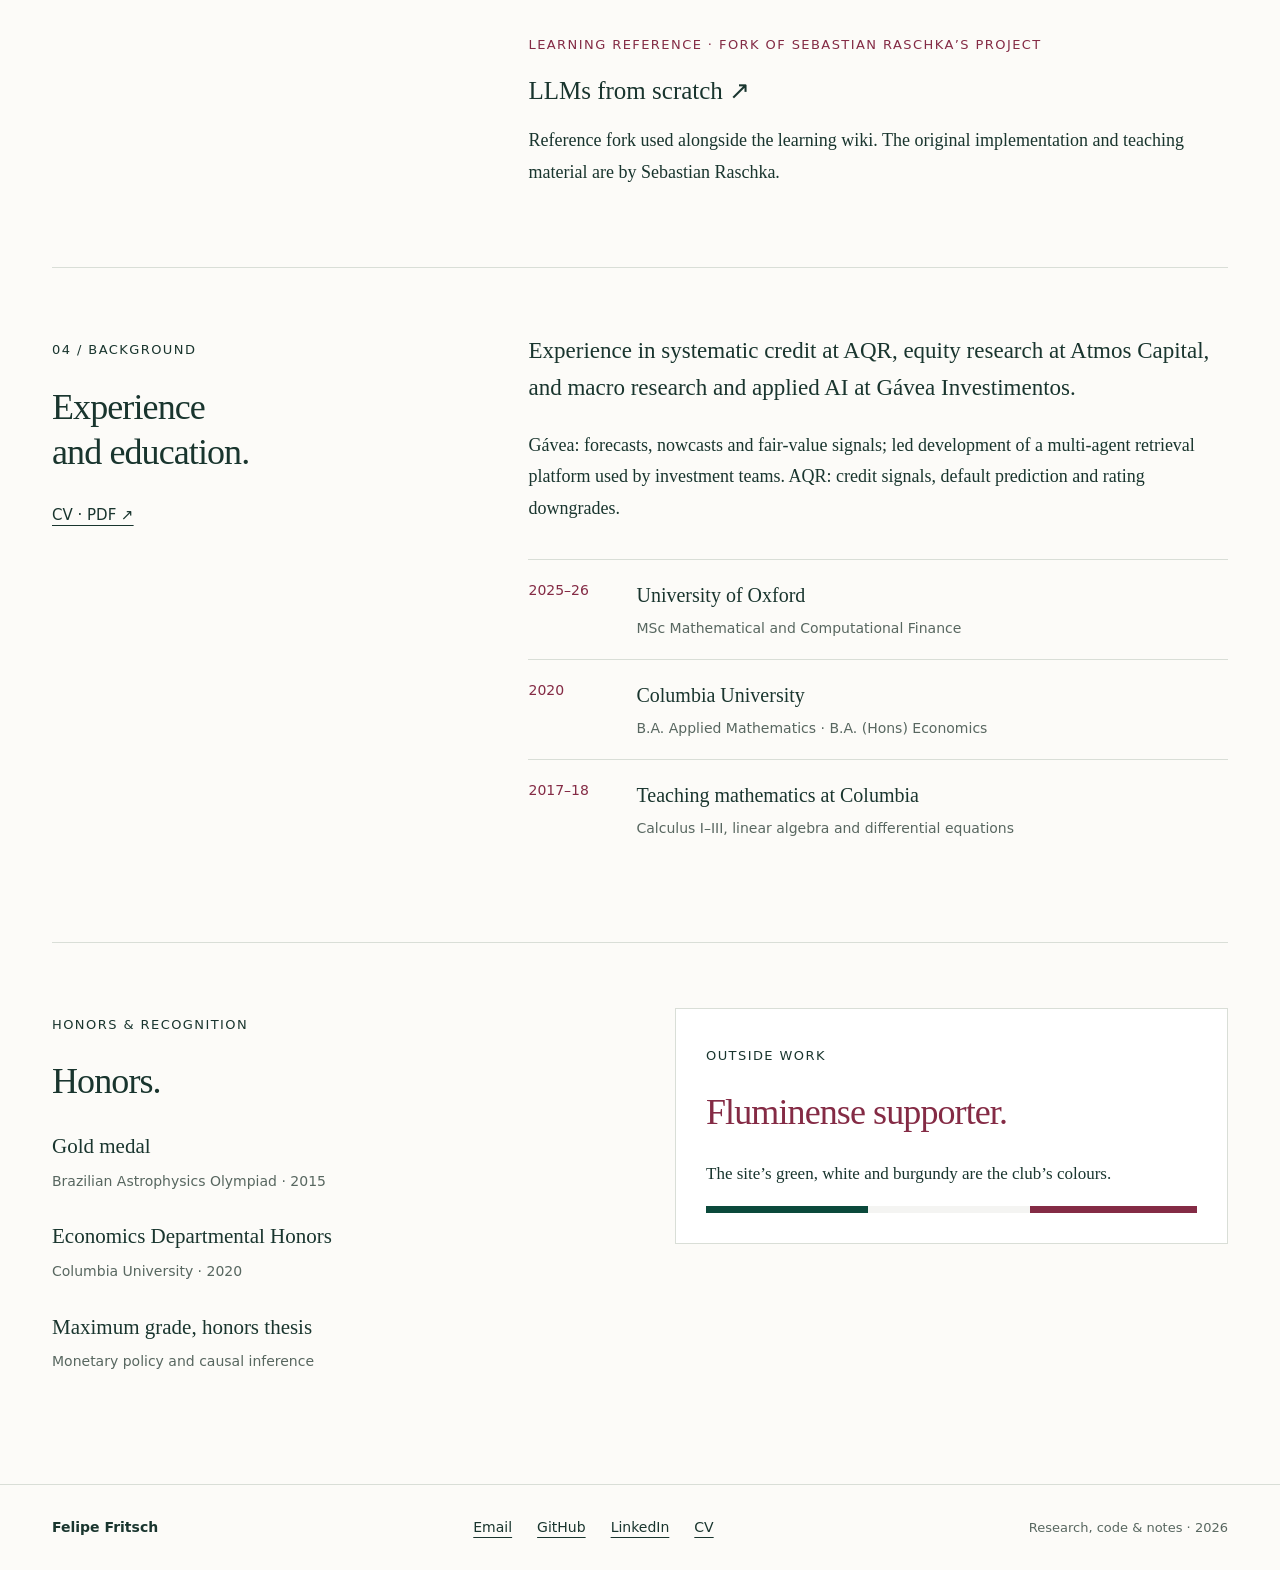
==== commit b622e58d: "Homepage: tighten research design interest Co-Authored-By: Claude Opus 5.5 <noreply@anthropic.com>" ====
--- a/docs/index.html
+++ b/docs/index.html
@@ -1,7 +1,7 @@
 <!doctype html>
 <html lang="en"><head><meta charset="utf-8"><meta name="viewport" content="width=device-width,initial-scale=1"><title>Felipe Fritsch — Research & Learning</title><meta name="description" content="Quantitative research, applied AI and study notes by Felipe Fritsch. Research from Oxford and Columbia, selected code, and a mathematics-to-AI learning wiki."><meta property="og:title" content="Felipe Fritsch — Research & Learning"><meta property="og:description" content="Research, code and notes connecting mathematics, financial economics and applied AI."><meta property="og:type" content="website"><link rel="icon" type="image/svg+xml" href="data:image/svg+xml,%3Csvg xmlns='http://www.w3.org/2000/svg' viewBox='0 0 32 32'%3E%3Crect width='32' height='32' rx='6' fill='%230b493b'/%3E%3Ctext x='6' y='24' fill='white' font-size='24' font-family='serif'%3Ef%3C/text%3E%3C/svg%3E"><link rel="stylesheet" href="style.css"></head>
 <body><a class="skip" href="#main">Skip to content</a><header><a class="brand" href="index.html">Felipe Fritsch<span class="brand-rule" aria-hidden="true"></span></a><nav aria-label="Main navigation"><a href="#research">Research</a><a href="wiki/index.html">Learning wiki</a><a href="#code">Code</a><a href="#about">About</a><a href="Felipe_Fritsch_CV.pdf">CV ↗</a></nav></header>
-<main id="main"><section class="hero"><div><p class="eyebrow">QUANTITATIVE RESEARCH & APPLIED AI</p><h1>Felipe<br><em>Fritsch.</em></h1><p class="intro">Research, code and study notes in financial economics, machine learning and applied AI.</p><div class="actions"><a class="button" href="wiki/index.html">Learning wiki <span aria-hidden="true">↗</span></a><a class="text-link" href="#research">Selected research ↓</a></div></div><aside class="margin-note"><span class="section-no">RESEARCH INTERESTS</span><ul class="interests"><li><strong>ML and deep learning for asset pricing</strong><span>Deep learning approaches to estimating multi-state transition probabilities on very large loan-level household panels, and carrying those estimates from predictive accuracy to pricing and relative value metrics.</span></li><li><strong>Systematic credit and cross-asset quant research</strong><span>Signal research and factor portfolio optimization in single-name corporate bonds and CDS; default and downgrade prediction, credit-equity signals, and tradable signals under cost, capacity and liquidity constraints.</span></li><li><strong>Agentic AI and probabilistic decision-making harnesses for investment research</strong><span>Design and evaluation of agent systems combining LLM reasoning, probabilistic models, deterministic computation and decision rules; recursive workflows for quant research, PM decision support and prediction markets.</span></li><li><strong>Macroeconometrics, causal inference and research design</strong><span>Time-series and panel analysis, dynamic causal inference, propensity scores, and inflation forecasting and nowcasting. Identification first: how the implications vary by type of misidentification, with a focus on look-ahead bias, from conditioning only on information available at decision time, as the propensity-score identification in the Columbia thesis requires, to preventing time leakage in LLM-generated signals.</span></li></ul><div class="credentials"><p>Oxford<br><span>Mathematical & Computational Finance</span></p><p>Columbia<br><span>Applied Mathematics & Economics</span></p></div></aside></section>
+<main id="main"><section class="hero"><div><p class="eyebrow">QUANTITATIVE RESEARCH & APPLIED AI</p><h1>Felipe<br><em>Fritsch.</em></h1><p class="intro">Research, code and study notes in financial economics, machine learning and applied AI.</p><div class="actions"><a class="button" href="wiki/index.html">Learning wiki <span aria-hidden="true">↗</span></a><a class="text-link" href="#research">Selected research ↓</a></div></div><aside class="margin-note"><span class="section-no">RESEARCH INTERESTS</span><ul class="interests"><li><strong>ML and deep learning for asset pricing</strong><span>Deep learning approaches to estimating multi-state transition probabilities on very large loan-level household panels, and carrying those estimates from predictive accuracy to pricing and relative value metrics.</span></li><li><strong>Systematic credit and cross-asset quant research</strong><span>Signal research and factor portfolio optimization in single-name corporate bonds and CDS; default and downgrade prediction, credit-equity signals, and tradable signals under cost, capacity and liquidity constraints.</span></li><li><strong>Agentic AI and probabilistic decision-making harnesses for investment research</strong><span>Design and evaluation of agent systems combining LLM reasoning, probabilistic models, deterministic computation and decision rules; recursive workflows for quant research, PM decision support and prediction markets.</span></li><li><strong>Macroeconometrics, causal inference and research design</strong><span>Time-series and panel analysis, dynamic causal inference, propensity scores, and inflation forecasting and nowcasting. Identification first: how the implications vary by type of misidentification, especially look-ahead bias, from conditioning only on information known at decision time to time leakage in LLM-generated signals.</span></li></ul><div class="credentials"><p>Oxford<br><span>Mathematical & Computational Finance</span></p><p>Columbia<br><span>Applied Mathematics & Economics</span></p></div></aside></section>
 <section id="research" class="section"><div class="section-heading"><span class="section-no">01 / RESEARCH</span><h2>Selected research.</h2></div><div class="research-list"><article class="research"><div class="meta">OXFORD · MSc DISSERTATION · 2026</div><h3>Deep Learning Models of Loan Portfolios and Asset-Backed Securities</h3><p>A loan’s value depends on the path its borrower takes through repayment, delinquency, default and prepayment. The dissertation compares models of those transitions, examines what borrower history adds, and connects predictive performance to portfolio cashflows and valuation.</p><p class="fine">Supervised by Prof. Justin Sirignano. Research findings and limitations are documented in the dissertation.</p><div class="links"><a href="https://github.com/felipefritsch/deep-learning-loan-portfolios/blob/main/artifacts/1101489_dissertation.pdf">Read dissertation ↗</a><a href="https://github.com/felipefritsch/deep-learning-loan-portfolios">Research code ↗</a></div></article>
 <article class="research"><div class="meta">COLUMBIA · ECONOMICS HONORS THESIS · 2020</div><h3>Bounds on the Dynamic Causal Effects of Monetary Policy</h3><p class="subtitle">An Analysis using the Federal Reserve’s Textual Repository</p><p>Undergraduate thesis on the dynamic causal effects of monetary policy, using the Federal Reserve’s textual repository.</p><p class="fine">Advisor: José Montiel Olea. Economics Departmental Honors; thesis awarded the maximum grade.</p><div class="links"><a href="Felipe_Fritsch_Columbia_Thesis.pdf">Read thesis · PDF ↗</a><a href="https://econ.columbia.edu/undergraduate/honors-and-prizes/#:~:text=Felipe%20Pombal%20Fritsch">Thesis listing at Columbia ↗</a></div></article></div></section>
 <section class="wiki-feature" id="learning"><div><span class="section-no">02 / LEARNING WIKI</span><h2>Study notes, from<br>mathematics to applied AI.</h2><p>A reading-first guide connecting mathematical foundations, machine learning, LLMs and quantitative research. Worked examples make the concepts concrete; source links provide the deeper reading.</p><a class="button light" href="wiki/index.html">Open the study roadmap ↗</a></div><div class="route-list"><a href="wiki/index.html#part-1"><span>01—03</span><strong>From vectors to transformers</strong><small>Geometry · probability · learning · attention</small></a><a href="wiki/index.html#part-4"><span>04—06</span><strong>From models to useful systems</strong><small>Retrieval · workflows · evaluation</small></a><a href="wiki/index.html#part-7"><span>07—10</span><strong>Empirical research methods</strong><small>Panels · time series · factors · data reasoning</small></a><a href="wiki/index.html#part-11"><span>11</span><strong>Financial AI: worked examples</strong><small>Evidence · calculations · operational judgement</small></a></div></section>
